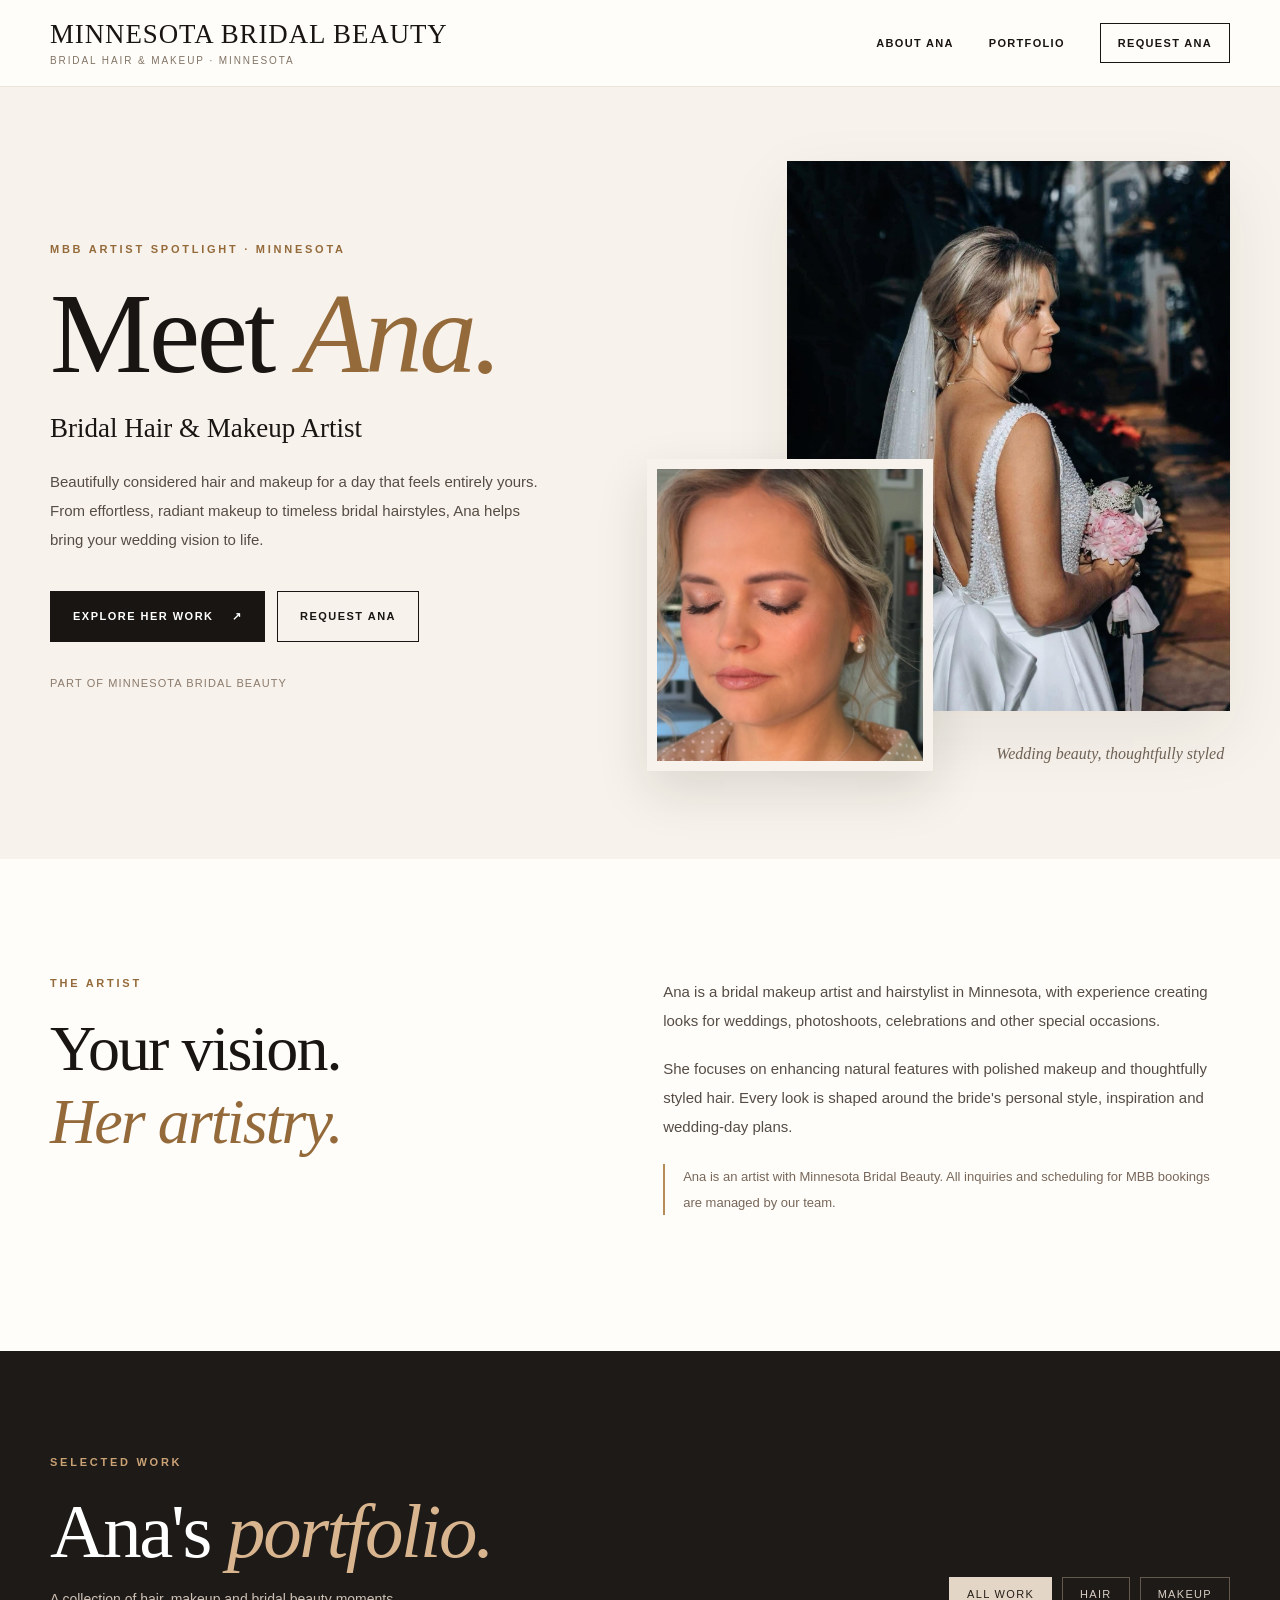
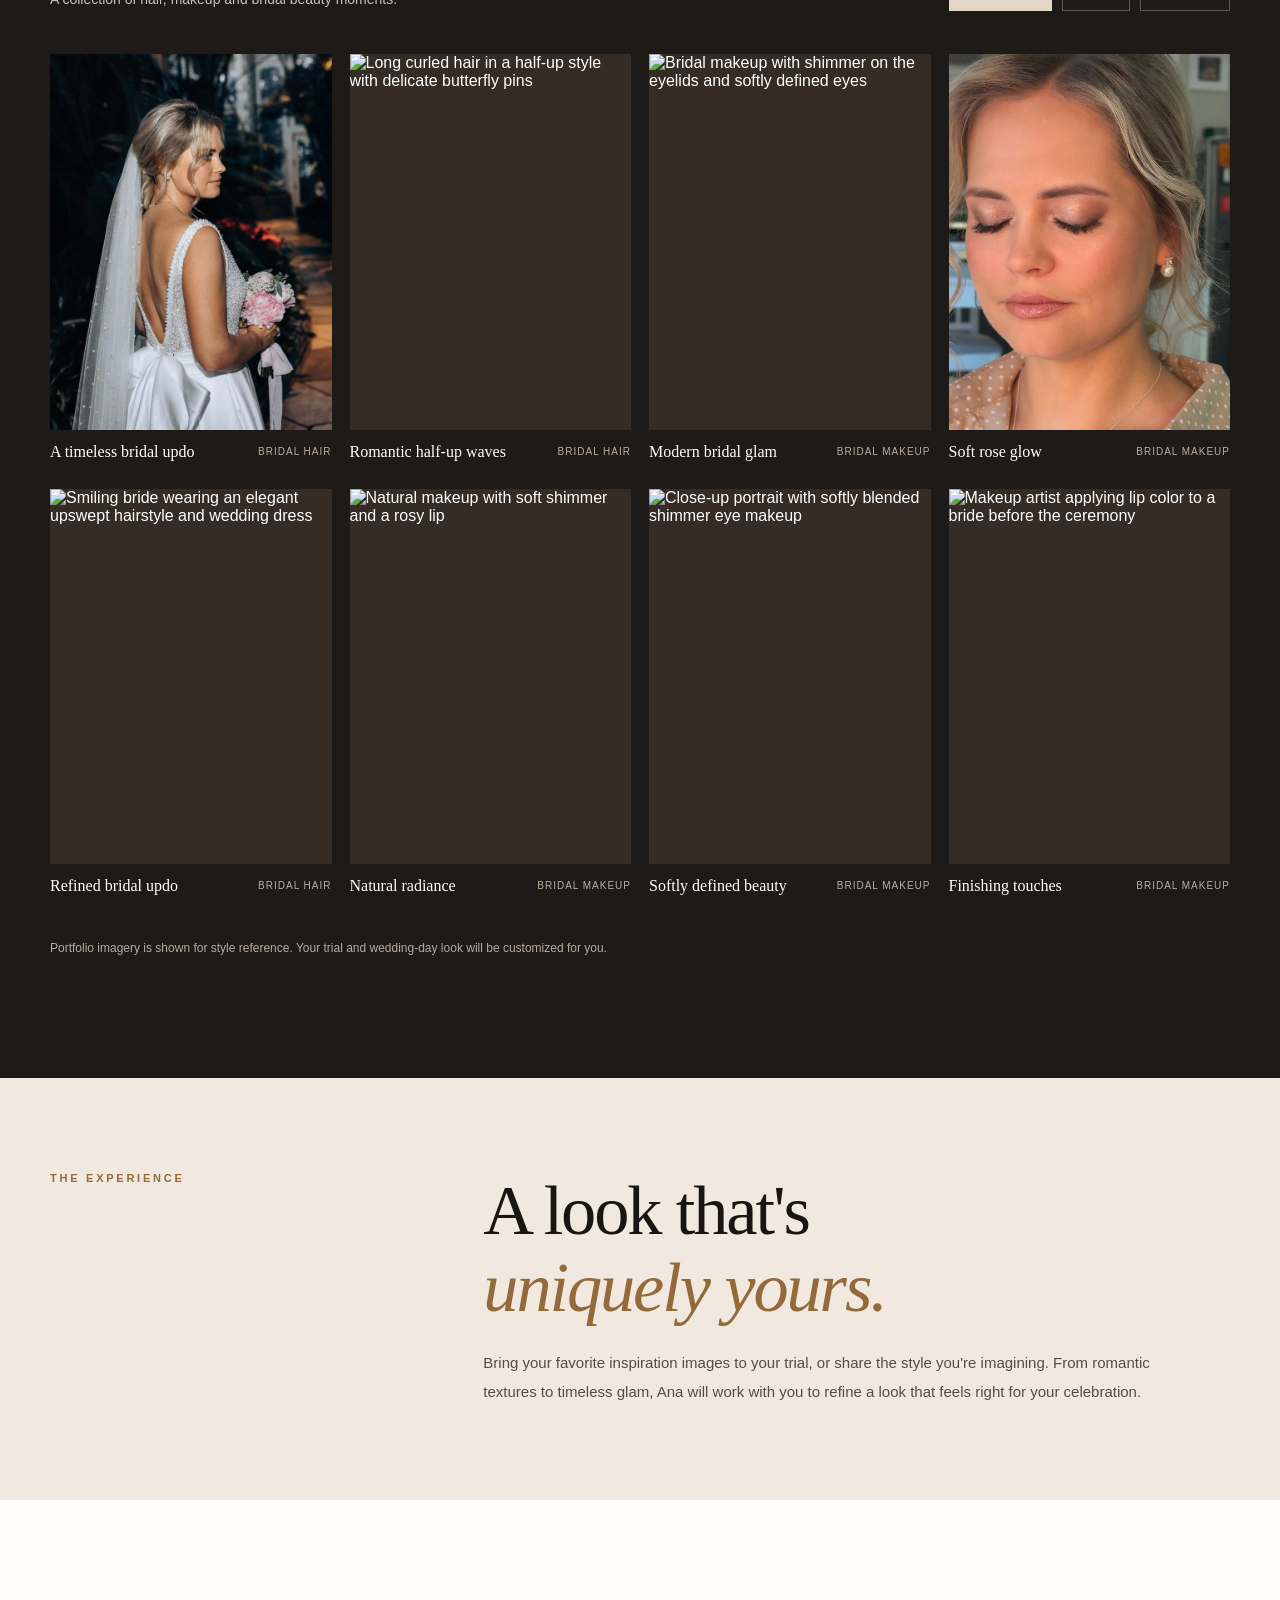
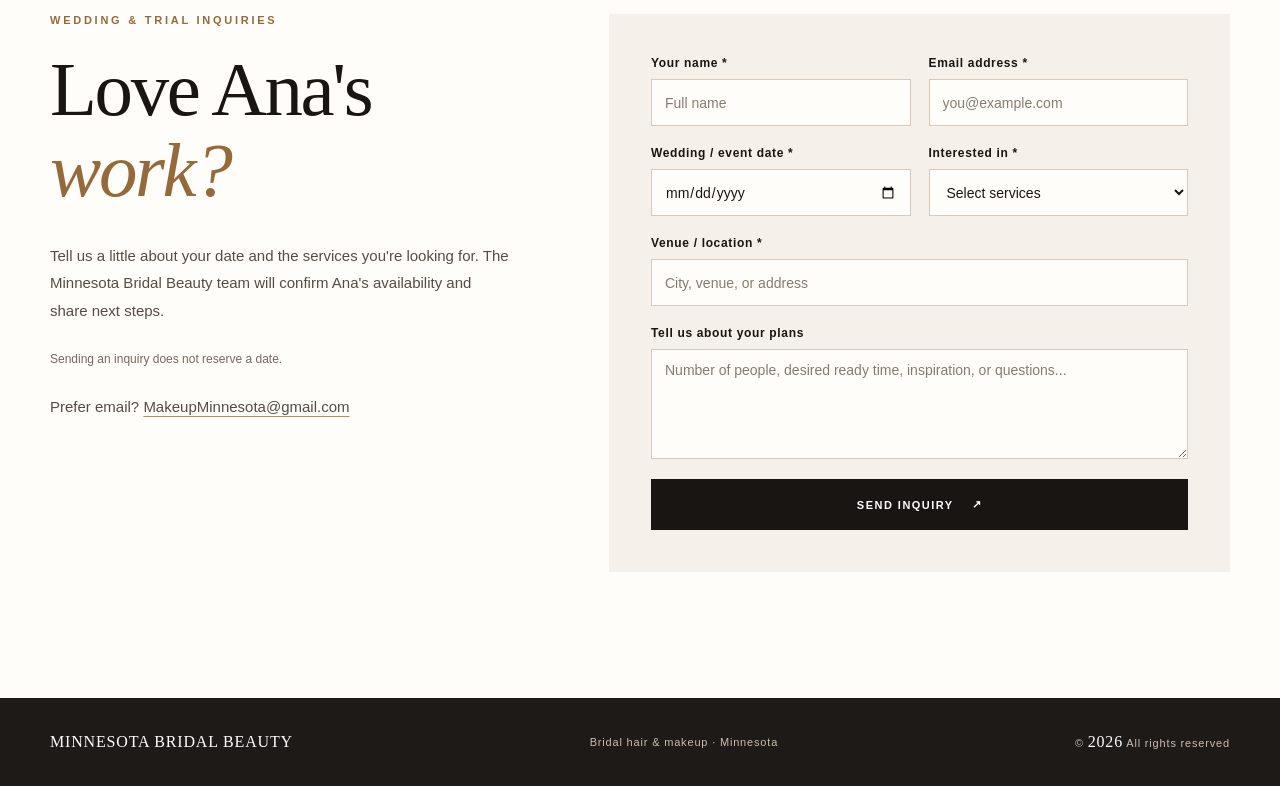
==== ana/index.html @ ba5661eb "Add Ana portfolio" ====
<!doctype html>
<html lang="en">
<head>
  <meta charset="utf-8">
  <meta name="viewport" content="width=device-width, initial-scale=1">
  <meta name="theme-color" content="#f7f2eb">
  <meta name="robots" content="noindex, nofollow, noarchive">
  <title>Ana | Bridal Hair &amp; Makeup Artist | Minnesota Bridal Beauty</title>
  <meta name="description" content="Explore selected bridal hair and makeup looks by Ana, a bridal beauty artist with Minnesota Bridal Beauty in Minnesota.">
  <link rel="canonical" href="https://mnbridal.com/ana/">
  <link rel="icon" href="../assets/icons/favicon.svg" type="image/svg+xml">
  <link rel="stylesheet" href="styles.css">
  <meta property="og:type" content="profile">
  <meta property="og:site_name" content="Minnesota Bridal Beauty">
  <meta property="og:title" content="Meet Ana | Minnesota Bridal Beauty">
  <meta property="og:description" content="Discover bridal hair and makeup by Ana, a Minnesota Bridal Beauty artist.">
  <meta property="og:url" content="https://mnbridal.com/ana/">
  <meta property="og:image" content="https://mnbridal.com/ana/images/bridal-updo.jpg">
  <meta name="twitter:card" content="summary_large_image">
</head>
<body>
  <a class="skip-link" href="#main">Skip to content</a>
  <!-- Intentional: no link to the main site, no team directory or artist count. -->
  <header class="site-header">
    <div class="container header-inner">
      <div class="brand" aria-label="Minnesota Bridal Beauty">
        <span class="brand-name">Minnesota Bridal Beauty</span>
        <span class="brand-caption">Bridal hair &amp; makeup · Minnesota</span>
      </div>
      <nav class="main-nav" aria-label="Page navigation">
        <a href="#about">About Ana</a>
        <a href="#portfolio">Portfolio</a>
        <a class="nav-cta" href="#inquire">Request Ana</a>
      </nav>
    </div>
  </header>
  <main id="main">
    <section class="hero" aria-labelledby="hero-title">
      <div class="container hero-grid">
        <div class="hero-text">
          <p class="eyebrow">MBB Artist Spotlight · Minnesota</p>
          <h1 id="hero-title">Meet <em>Ana.</em></h1>
          <p class="hero-role">Bridal Hair &amp; Makeup Artist</p>
          <p class="hero-description">Beautifully considered hair and makeup for a day that feels entirely yours. From effortless, radiant makeup to timeless bridal hairstyles, Ana helps bring your wedding vision to life.</p>
          <div class="hero-actions">
            <a class="button button-dark" href="#portfolio">Explore her work <span aria-hidden="true">↗</span></a>
            <a class="button button-line" href="#inquire">Request Ana</a>
          </div>
          <p class="hero-footnote">Part of Minnesota Bridal Beauty</p>
        </div>
        <div class="hero-images" aria-label="Selected bridal looks by Ana">
          <div class="hero-image-main">
            <img src="images/bridal-updo.jpg" alt="Bride in veil with elegant hairstyle" width="1000" height="1200" fetchpriority="high">
          </div>
          <div class="hero-image-small">
            <img src="images/soft-rose-glam.jpg" alt="Close-up of romantic bridal makeup" width="1000" height="1200">
          </div>
          <span class="hero-corner-label">Wedding beauty, thoughtfully styled</span>
        </div>
      </div>
    </section>

    <section id="about" class="about-section" aria-labelledby="about-title">
      <div class="container about-grid">
        <div>
          <p class="eyebrow">The Artist</p>
          <h2 id="about-title">Your vision.<br><em>Her artistry.</em></h2>
        </div>
        <div class="about-text">
          <p>Ana is a bridal makeup artist and hairstylist in Minnesota, with experience creating looks for weddings, photoshoots, celebrations and other special occasions.</p>
          <p>She focuses on enhancing natural features with polished makeup and thoughtfully styled hair. Every look is shaped around the bride's personal style, inspiration and wedding-day plans.</p>
          <p class="about-affiliation">Ana is an artist with Minnesota Bridal Beauty. All inquiries and scheduling for MBB bookings are managed by our team.</p>
        </div>
      </div>
    </section>

    <section id="portfolio" class="portfolio-section" aria-labelledby="portfolio-title">
      <div class="container">
        <div class="portfolio-header">
          <div>
            <p class="eyebrow">Selected Work</p>
            <h2 id="portfolio-title">Ana's <em>portfolio.</em></h2>
            <p class="portfolio-subtitle">A collection of hair, makeup and bridal beauty moments.</p>
          </div>
          <div class="filters" role="group" aria-label="Filter portfolio images">
            <button type="button" class="filter is-active" data-filter="all" aria-pressed="true">All work</button>
            <button type="button" class="filter" data-filter="hair" aria-pressed="false">Hair</button>
            <button type="button" class="filter" data-filter="makeup" aria-pressed="false">Makeup</button>
          </div>
        </div>
        <div class="gallery" id="gallery">
        <figure class="work-card" data-category="hair">
          <button class="work-open" type="button" aria-label="Enlarge A timeless bridal updo" data-full="images/bridal-updo.jpg">
            <img src="images/bridal-updo.jpg" alt="Bride in a white gown wearing a veil over a softly styled updo" loading="lazy" decoding="async" width="1000" height="1200">
            <span class="zoom-indicator" aria-hidden="true">View photo <span>↗</span></span>
          </button>
          <figcaption><span>A timeless bridal updo</span><small>Bridal hair</small></figcaption>
        </figure>
        <figure class="work-card" data-category="hair">
          <button class="work-open" type="button" aria-label="Enlarge Romantic half-up waves" data-full="https://makeupsalonanna.com/images/portfolio7.jpg">
            <img src="https://makeupsalonanna.com/images/portfolio7.jpg" alt="Long curled hair in a half-up style with delicate butterfly pins" loading="lazy" decoding="async" width="1000" height="1200">
            <span class="zoom-indicator" aria-hidden="true">View photo <span>↗</span></span>
          </button>
          <figcaption><span>Romantic half-up waves</span><small>Bridal hair</small></figcaption>
        </figure>
        <figure class="work-card" data-category="makeup">
          <button class="work-open" type="button" aria-label="Enlarge Modern bridal glam" data-full="https://makeupsalonanna.com/images/portfolio3.jpg">
            <img src="https://makeupsalonanna.com/images/portfolio3.jpg" alt="Bridal makeup with shimmer on the eyelids and softly defined eyes" loading="lazy" decoding="async" width="1000" height="1200">
            <span class="zoom-indicator" aria-hidden="true">View photo <span>↗</span></span>
          </button>
          <figcaption><span>Modern bridal glam</span><small>Bridal makeup</small></figcaption>
        </figure>
        <figure class="work-card" data-category="makeup">
          <button class="work-open" type="button" aria-label="Enlarge Soft rose glow" data-full="images/soft-rose-glam.jpg">
            <img src="images/soft-rose-glam.jpg" alt="Soft rose-toned bridal makeup with a luminous complexion" loading="lazy" decoding="async" width="1000" height="1200">
            <span class="zoom-indicator" aria-hidden="true">View photo <span>↗</span></span>
          </button>
          <figcaption><span>Soft rose glow</span><small>Bridal makeup</small></figcaption>
        </figure>
        <figure class="work-card" data-category="hair">
          <button class="work-open" type="button" aria-label="Enlarge Refined bridal updo" data-full="https://makeupsalonanna.com/images/portfolio8.jpg">
            <img src="https://makeupsalonanna.com/images/portfolio8.jpg" alt="Smiling bride wearing an elegant upswept hairstyle and wedding dress" loading="lazy" decoding="async" width="1000" height="1200">
            <span class="zoom-indicator" aria-hidden="true">View photo <span>↗</span></span>
          </button>
          <figcaption><span>Refined bridal updo</span><small>Bridal hair</small></figcaption>
        </figure>
        <figure class="work-card" data-category="makeup">
          <button class="work-open" type="button" aria-label="Enlarge Natural radiance" data-full="https://makeupsalonanna.com/images/portfolio6.jpg">
            <img src="https://makeupsalonanna.com/images/portfolio6.jpg" alt="Natural makeup with soft shimmer and a rosy lip" loading="lazy" decoding="async" width="1000" height="1200">
            <span class="zoom-indicator" aria-hidden="true">View photo <span>↗</span></span>
          </button>
          <figcaption><span>Natural radiance</span><small>Bridal makeup</small></figcaption>
        </figure>
        <figure class="work-card" data-category="makeup">
          <button class="work-open" type="button" aria-label="Enlarge Softly defined beauty" data-full="https://makeupsalonanna.com/images/portfolio9.jpg">
            <img src="https://makeupsalonanna.com/images/portfolio9.jpg" alt="Close-up portrait with softly blended shimmer eye makeup" loading="lazy" decoding="async" width="1000" height="1200">
            <span class="zoom-indicator" aria-hidden="true">View photo <span>↗</span></span>
          </button>
          <figcaption><span>Softly defined beauty</span><small>Bridal makeup</small></figcaption>
        </figure>
        <figure class="work-card" data-category="makeup">
          <button class="work-open" type="button" aria-label="Enlarge Finishing touches" data-full="https://makeupsalonanna.com/images/portfolio5.jpg">
            <img src="https://makeupsalonanna.com/images/portfolio5.jpg" alt="Makeup artist applying lip color to a bride before the ceremony" loading="lazy" decoding="async" width="1000" height="1200">
            <span class="zoom-indicator" aria-hidden="true">View photo <span>↗</span></span>
          </button>
          <figcaption><span>Finishing touches</span><small>Bridal makeup</small></figcaption>
        </figure>
        </div>
        <p class="gallery-disclaimer">Portfolio imagery is shown for style reference. Your trial and wedding-day look will be customized for you.</p>
      </div>
    </section>

    <section class="approach-section" aria-labelledby="approach-title">
      <div class="container approach-grid">
        <p class="eyebrow">The experience</p>
        <div>
          <h2 id="approach-title">A look that's<br><em>uniquely yours.</em></h2>
          <p>Bring your favorite inspiration images to your trial, or share the style you're imagining. From romantic textures to timeless glam, Ana will work with you to refine a look that feels right for your celebration.</p>
        </div>
      </div>
    </section>

    <section id="inquire" class="inquiry-section" aria-labelledby="inquiry-title">
      <div class="container inquiry-grid">
        <div class="inquiry-copy">
          <p class="eyebrow">Wedding &amp; Trial Inquiries</p>
          <h2 id="inquiry-title">Love Ana's <em>work?</em></h2>
          <p>Tell us a little about your date and the services you're looking for. The Minnesota Bridal Beauty team will confirm Ana's availability and share next steps.</p>
          <p class="availability-note">Sending an inquiry does not reserve a date.</p>
          <p class="inquiry-email">Prefer email? <a href="mailto:MakeupMinnesota@gmail.com?subject=Request%20Ana%20%E2%80%93%20Minnesota%20Bridal%20Beauty">MakeupMinnesota@gmail.com</a></p>
        </div>
        <div class="form-wrap">
          <form id="anaInquiry" action="https://formsubmit.co/ajax/MakeupMinnesota@gmail.com" method="POST">
            <input type="text" name="_honey" tabindex="-1" autocomplete="off" class="honey" aria-hidden="true">
            <input type="hidden" name="_captcha" value="false">
            <input type="hidden" name="_template" value="table">
            <input type="hidden" name="_subject" value="New Inquiry for Ana - Minnesota Bridal Beauty">
            <input type="hidden" name="artist_requested" value="Ana Lev">
            <input type="hidden" name="inquiry_source" value="https://mnbridal.com/ana/">

            <div class="field-row">
              <div class="field"><label for="clientName">Your name <span aria-hidden="true">*</span></label><input id="clientName" name="name" type="text" placeholder="Full name" autocomplete="name" required></div>
              <div class="field"><label for="clientEmail">Email address <span aria-hidden="true">*</span></label><input id="clientEmail" name="email" type="email" placeholder="you@example.com" autocomplete="email" required></div>
            </div>
            <div class="field-row">
              <div class="field"><label for="eventDate">Wedding / event date <span aria-hidden="true">*</span></label><input id="eventDate" name="event_date" type="date" required></div>
              <div class="field"><label for="service">Interested in <span aria-hidden="true">*</span></label><select id="service" name="service" required><option value="" selected disabled>Select services</option><option>Hair &amp; makeup</option><option>Hair only</option><option>Makeup only</option><option>Trial appointment</option><option>Other event</option></select></div>
            </div>
            <div class="field"><label for="eventLocation">Venue / location <span aria-hidden="true">*</span></label><input id="eventLocation" name="event_location" type="text" placeholder="City, venue, or address" required></div>
            <div class="field"><label for="details">Tell us about your plans</label><textarea id="details" name="message" rows="4" placeholder="Number of people, desired ready time, inspiration, or questions..."></textarea></div>
            <button id="sendInquiry" class="button button-dark submit-button" type="submit">Send inquiry <span aria-hidden="true">↗</span></button>
            <p id="formStatus" class="form-status" role="status" aria-live="polite" hidden></p>
          </form>
        </div>
      </div>
    </section>
  </main>
  <footer class="site-footer">
    <div class="container footer-inner">
      <span>Minnesota Bridal Beauty</span>
      <span>Bridal hair &amp; makeup · Minnesota</span>
      <span>© <span id="year">2026</span> All rights reserved</span>
    </div>
  </footer>

  <div id="lightbox" class="lightbox" role="dialog" aria-modal="true" aria-label="Portfolio photo" aria-hidden="true" hidden>
    <button class="lightbox-close" type="button" aria-label="Close photo viewer">×</button>
    <button class="lightbox-prev" type="button" aria-label="Previous image">‹</button>
    <figure><img id="lightboxImage" src="" alt=""><figcaption id="lightboxCaption"></figcaption></figure>
    <button class="lightbox-next" type="button" aria-label="Next image">›</button>
  </div>
  <script src="script.js" defer></script>
</body>
</html>
---- ana/styles.css ----
/* Ana profile · Minnesota Bridal Beauty — standalone page */
:root { --ivory:#f7f2eb; --cream:#fffdf9; --paper:#f1e9df; --ink:#181512; --text:#554c45; --taupe:#827466; --gold:#b78b57; --line:#ded4c8; }
*{box-sizing:border-box}
html{scroll-behavior:smooth;scroll-padding-top:95px}
body{margin:0;min-width:320px;background:var(--cream);color:var(--ink);font-family:Arial,Helvetica,sans-serif;-webkit-font-smoothing:antialiased}
body.modal-open{overflow:hidden}
img{display:block;max-width:100%}
a{color:inherit;text-decoration:none}
button,input,select,textarea{font:inherit}
button{cursor:pointer}
button:focus-visible,a:focus-visible,input:focus-visible,select:focus-visible,textarea:focus-visible{outline:3px solid var(--gold);outline-offset:4px}
h1,h2,h3,p,figure{margin:0}
h1,h2{font-family:Georgia,"Times New Roman",serif;font-weight:400;letter-spacing:-.03em}
h1 em,h2 em{font-weight:400}
.container{width:min(calc(100% - 72px),1180px);margin-inline:auto}
.skip-link{position:absolute;top:-100px;left:12px;background:white;padding:12px;z-index:100}.skip-link:focus{top:12px}
.eyebrow{font-size:11px;letter-spacing:.25em;text-transform:uppercase;font-weight:700;color:#946a3b;margin-bottom:24px}
.site-header{z-index:10;position:sticky;top:0;background:rgba(255,253,249,.95);border-bottom:1px solid #ded4c89e;backdrop-filter:blur(16px)}
.header-inner{min-height:86px;display:flex;align-items:center;justify-content:space-between;gap:24px}
.brand{display:grid;gap:6px;flex-shrink:0}
.brand-name{font-family:Georgia,"Times New Roman",serif;font-size:clamp(18px,2.1vw,27px);text-transform:uppercase;letter-spacing:.035em;line-height:1.1}
.brand-caption{font-size:10px;letter-spacing:.19em;text-transform:uppercase;color:var(--taupe)}
.main-nav{display:flex;align-items:center;gap:35px}
.main-nav>a{font-size:11px;text-transform:uppercase;letter-spacing:.12em;font-weight:700;white-space:nowrap}
.main-nav>a:not(.nav-cta):hover{color:#946a3b}
.nav-cta{border:1px solid var(--ink);padding:13px 17px;transition:background .2s,color .2s}
.nav-cta:hover{background:var(--ink);color:white}
.hero{background:var(--ivory);padding:74px 0 88px;overflow:hidden}
.hero-grid{display:grid;grid-template-columns:.95fr 1.05fr;gap:70px;align-items:center;min-height:600px}
.hero-text{padding:30px 0}
.hero h1{font-size:clamp(76px,9vw,148px);line-height:.94;margin:0 0 25px}
.hero h1 em{color:#946a3b}
.hero-role{font-family:Georgia,"Times New Roman",serif;font-size:clamp(20px,2.2vw,27px);margin-bottom:23px}
.hero-description{color:var(--text);line-height:1.95;font-size:15px;max-width:505px}
.hero-actions{display:flex;gap:12px;flex-wrap:wrap;margin-top:36px}
.button{display:inline-flex;align-items:center;justify-content:center;gap:18px;min-height:51px;padding:14px 22px;font-size:11px;font-weight:700;text-transform:uppercase;letter-spacing:.135em;border:1px solid var(--ink);transition:background .2s,color .2s}
.button-dark{background:var(--ink);color:white}
.button-dark:hover{background:#946a3b;border-color:#946a3b}
.button-line{background:transparent;color:var(--ink)}
.button-line:hover{background:var(--ink);color:white}
.hero-footnote{margin-top:35px;color:#8b7b6d;font-size:11px;letter-spacing:.1em;text-transform:uppercase}
.hero-images{height:610px;position:relative}
.hero-image-main{height:550px;width:76%;position:absolute;top:0;right:0;overflow:hidden;box-shadow:0 25px 65px #27201a14}
.hero-image-main img,.hero-image-small img{width:100%;height:100%;object-fit:cover}
.hero-image-main img{object-position:center 30%}
.hero-image-small{width:49%;height:312px;position:absolute;left:0;bottom:0;border:10px solid var(--ivory);overflow:hidden;box-shadow:0 20px 50px #1a15121f}
.hero-image-small img{object-position: center 32%}
.hero-corner-label{position:absolute;right:1%;bottom:8px;font-family:Georgia,"Times New Roman",serif;font-size:16px;font-style:italic;color:#6f6255}
.about-section{padding:118px 0;background:var(--cream)}
.about-grid{display:grid;grid-template-columns:.96fr 1.04fr;gap:90px;align-items:start}
.about-grid h2{font-size:clamp(47px,5vw,72px);line-height:1.14}
.about-grid h2 em{color:#946a3b}
.about-text p{font-size:15px;color:var(--text);line-height:1.95;margin-bottom:18px}
.about-text .about-affiliation{font-size:13px;color:#78675a;border-left:2px solid var(--gold);padding-left:18px;margin-top:23px}
.portfolio-section{padding:105px 0 118px;background:#1e1a17;color:white}
.portfolio-header{display:flex;justify-content:space-between;align-items:end;gap:30px;margin-bottom:43px}
.portfolio-header h2{font-size:clamp(52px,6vw,78px);line-height:1.05}
.portfolio-header h2 em{color:#d8b58f}
.portfolio-header .eyebrow{color:#caa275}
.portfolio-subtitle{color:#ccc0b5;font-size:14px;line-height:1.7;margin-top:15px}
.filters{display:flex;gap:10px;flex-wrap:wrap}
.filter{background:transparent;color:#d8cec4;border:1px solid #64574b;padding:10px 17px;white-space:nowrap;font-size:11px;letter-spacing:.12em;text-transform:uppercase;transition:background .2s,color .2s}
.filter.is-active,.filter:hover{background:#e4d6c6;color:#241d17;border-color:#e4d6c6}
.gallery{display:grid;grid-template-columns:repeat(4,minmax(0,1fr));gap:28px 18px}
.work-card{min-width:0}
.work-card[hidden]{display:none}
.work-open{border:0;background:#342c25;color:inherit;display:block;position:relative;padding:0;overflow:hidden;width:100%;text-align:left;aspect-ratio:3/4}
.work-open img{height:100%;width:100%;object-fit:cover;transition:transform .5s;object-position:center 28%}
.work-open:hover img,.work-open:focus-visible img{transform:scale(1.05)}
.zoom-indicator{position:absolute;left:12px;right:12px;bottom:12px;display:flex;align-items:center;justify-content:space-between;gap:8px;opacity:0;transform:translateY(5px);transition:opacity .2s,transform .2s;background:#fffdf9e9;color:var(--ink);padding:11px 13px;font-size:11px;text-transform:uppercase;letter-spacing:.1em}
.work-open:hover .zoom-indicator,.work-open:focus-visible .zoom-indicator{opacity:1;transform:none}
.work-card figcaption{display:flex;align-items:start;justify-content:space-between;gap:14px;padding-top:13px;font-family:Georgia,"Times New Roman",serif;font-size:16px}
.work-card figcaption small{font-family:Arial,Helvetica,sans-serif;font-size:10px;white-space:nowrap;text-transform:uppercase;letter-spacing:.1em;color:#bcae9f;padding-top:3px}
.gallery-disclaimer{margin-top:43px;font-size:12px;color:#b9aa9d;line-height:1.8}
.approach-section{background:var(--paper);padding:94px 0}
.approach-grid{display:grid;grid-template-columns:.5fr 1fr;gap:60px}
.approach-grid h2{font-size:clamp(45px,5.5vw,72px);line-height:1.1;margin-bottom:23px}
.approach-grid h2 em{color:#946a3b}
.approach-grid p:not(.eyebrow){font-size:15px;color:var(--text);line-height:1.9;max-width:680px}
.inquiry-section{padding:114px 0 126px;background:var(--cream)}
.inquiry-grid{display:grid;grid-template-columns:.85fr 1.15fr;gap:100px}
.inquiry-copy h2{font-size:clamp(52px,6vw,80px);line-height:1.05;margin-bottom:30px}
.inquiry-copy h2 em{color:#946a3b}
.inquiry-copy>p:not(.eyebrow){color:var(--text);font-size:15px;line-height:1.85;margin-bottom:23px}
.inquiry-copy .availability-note{font-size:12px!important;color:#75695e!important}
.inquiry-email a{text-decoration:underline;text-decoration-color:var(--gold);text-underline-offset:4px;overflow-wrap:anywhere}
.form-wrap{background:#f5f0e9;padding:42px}
.field-row{display:grid;grid-template-columns:1fr 1fr;gap:18px}
.field{margin-bottom:20px}
.field label{display:block;margin-bottom:9px;font-size:12px;font-weight:700;letter-spacing:.055em}
.field input,.field select,.field textarea{display:block;width:100%;min-height:47px;padding:12px 13px;background:var(--cream);color:var(--ink);border:1px solid #d7cabc;border-radius:0;font-size:14px}
.field input::placeholder,.field textarea::placeholder{color:#847c72}
.field textarea{resize:vertical;min-height:110px}
.submit-button{width:100%}
.submit-button:disabled{opacity:.6;cursor:wait}
.form-status{margin-top:17px;padding:13px;background:#e7eee5;color:#334638;font-size:13px;line-height:1.6}
.form-status.is-error{background:#f4e2db;color:#743722}
.honey{position:absolute;left:-9999px;opacity:0;pointer-events:none}
.site-footer{background:#1e1a17;color:#cbbeb2;padding:35px 0}
.footer-inner{display:flex;justify-content:space-between;align-items:center;gap:20px;font-size:11px;letter-spacing:.075em}
.footer-inner span:first-child{text-transform:uppercase;color:white;font-family:Georgia,"Times New Roman",serif;font-size:16px}
.lightbox[hidden]{display:none}
.lightbox{position:fixed;z-index:1000;inset:0;background:rgba(15,12,10,.95);display:flex;align-items:center;justify-content:center;padding:60px 80px 45px;color:white}
.lightbox figure{max-width:100%;display:flex;align-items:center;flex-direction:column;gap:13px}
.lightbox img{max-width:min(100%,1100px);max-height:calc(100dvh - 140px);width:auto;height:auto;object-fit:contain}
.lightbox figcaption{font-family:Georgia,"Times New Roman",serif;font-size:16px;color:#e3d8ce}
.lightbox button{position:absolute;border:0;color:white;background:#5e5348aa;display:flex;align-items:center;justify-content:center;border-radius:50%;width:43px;height:43px;font-size:30px;line-height:1}
.lightbox button:hover{background:#a08060}
.lightbox-close{top:20px;right:25px}
.lightbox-prev{left:16px;top:50%;transform:translateY(-50%)}
.lightbox-next{right:16px;top:50%;transform:translateY(-50%)}
@media(max-width:1100px){.hero-grid{gap:35px}.gallery{grid-template-columns:repeat(3,minmax(0,1fr))}.inquiry-grid{gap:50px}}
@media(max-width:760px){.container{width:min(calc(100% - 38px),560px)}.header-inner{min-height:79px}.brand-name{font-size:19px}.brand-caption{font-size:9px}.main-nav{gap:10px}.main-nav>a:not(.nav-cta){display:none}.nav-cta{font-size:10px!important;padding:11px}.hero{padding:35px 0 75px}.hero-grid{grid-template-columns:1fr;gap:25px;min-height:unset}.hero-text{padding:30px 0 0}.hero h1{font-size:clamp(76px,16vw,110px)}.hero-images{height:445px}.hero-image-main{height:395px;width:79%}.hero-image-small{height:230px;width:49%;border-width:6px}.hero-corner-label{font-size:13px;right:0;bottom:5px}.about-section,.inquiry-section{padding:78px 0}.about-grid,.inquiry-grid{grid-template-columns:1fr;gap:32px}.about-grid h2{font-size:54px}.portfolio-section{padding:74px 0}.portfolio-header{display:block}.filters{margin-top:25px}.gallery{grid-template-columns:repeat(2,minmax(0,1fr));gap:24px 12px}.work-card figcaption{display:block;font-size:15px}.work-card figcaption small{display:block;margin-top:5px}.approach-section{padding:75px 0}.approach-grid{display:block}.approach-grid>.eyebrow{margin-bottom:28px}.form-wrap{padding:25px}.footer-inner{flex-direction:column;align-items:flex-start;gap:9px}.lightbox{padding:58px 49px 48px}}
@media(max-width:450px){.brand-name{font-size:16px}.brand-caption{font-size:8px}.container{width:calc(100% - 32px)}.hero h1{font-size:78px}.hero-description{font-size:14px}.hero-images{height:370px}.hero-image-main{height:325px}.hero-image-small{height:203px}.hero-corner-label{font-size:11px}.gallery{gap:20px 11px}.work-card figcaption{font-size:13px}.filter{padding:10px 13px}.field-row{grid-template-columns:1fr;gap:0}.lightbox{padding:55px 34px 45px}.lightbox button{width:35px;height:35px}.lightbox-prev{left:4px}.lightbox-next{right:4px}.lightbox-close{right:8px}}
@media(prefers-reduced-motion:reduce){*,*::before,*::after{scroll-behavior:auto!important;transition:none!important}}
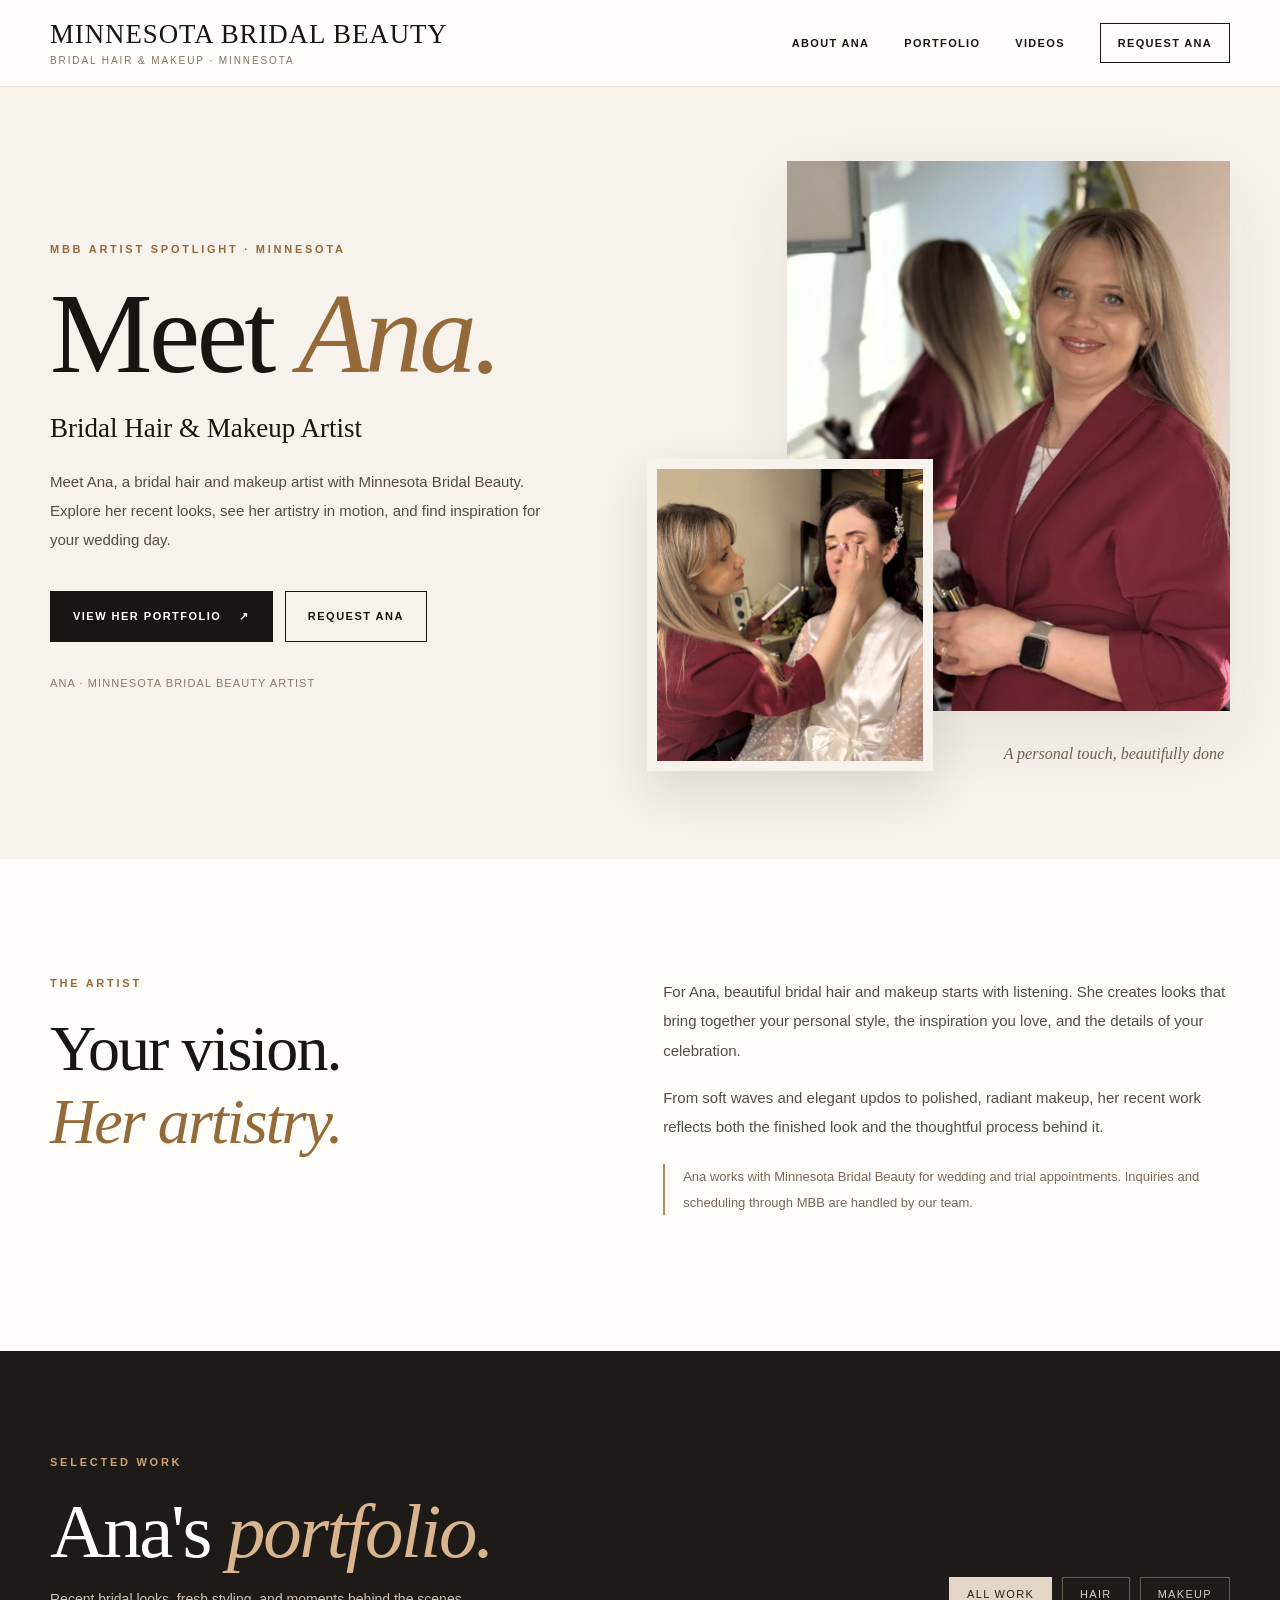
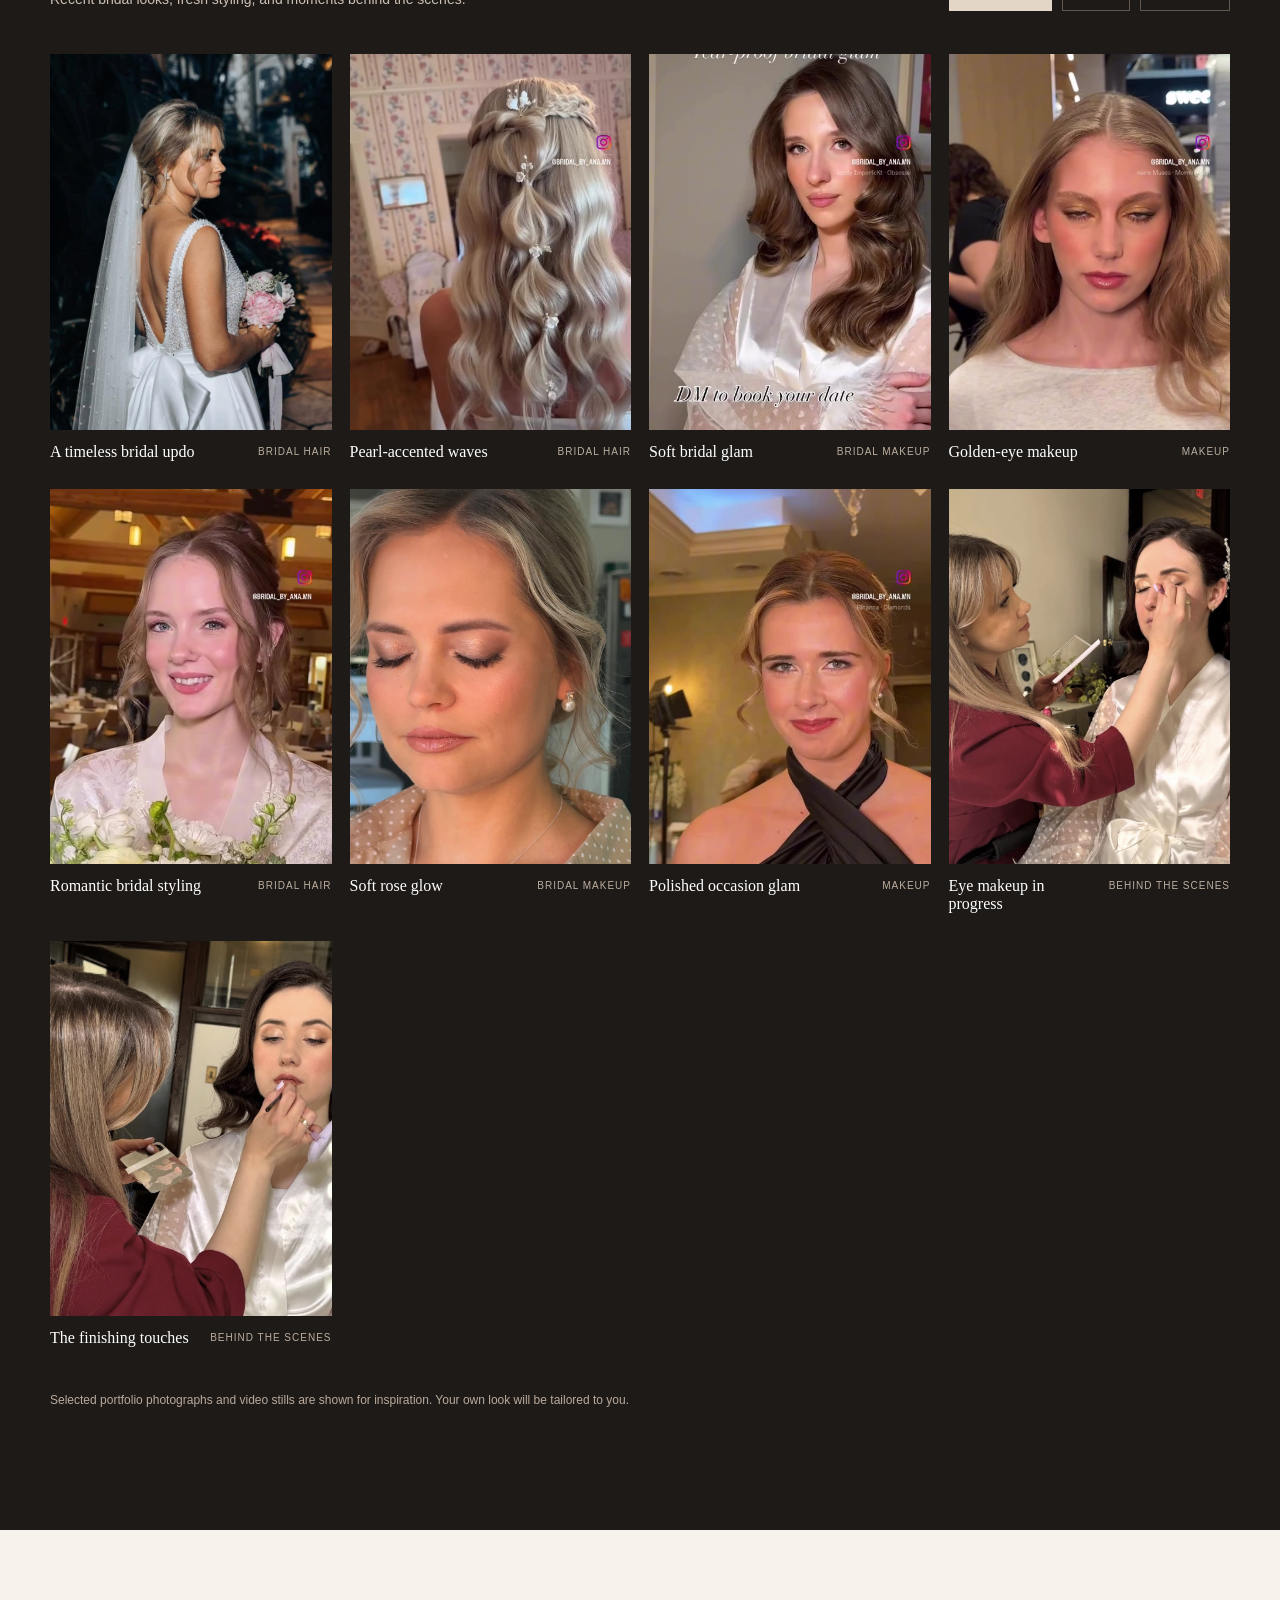
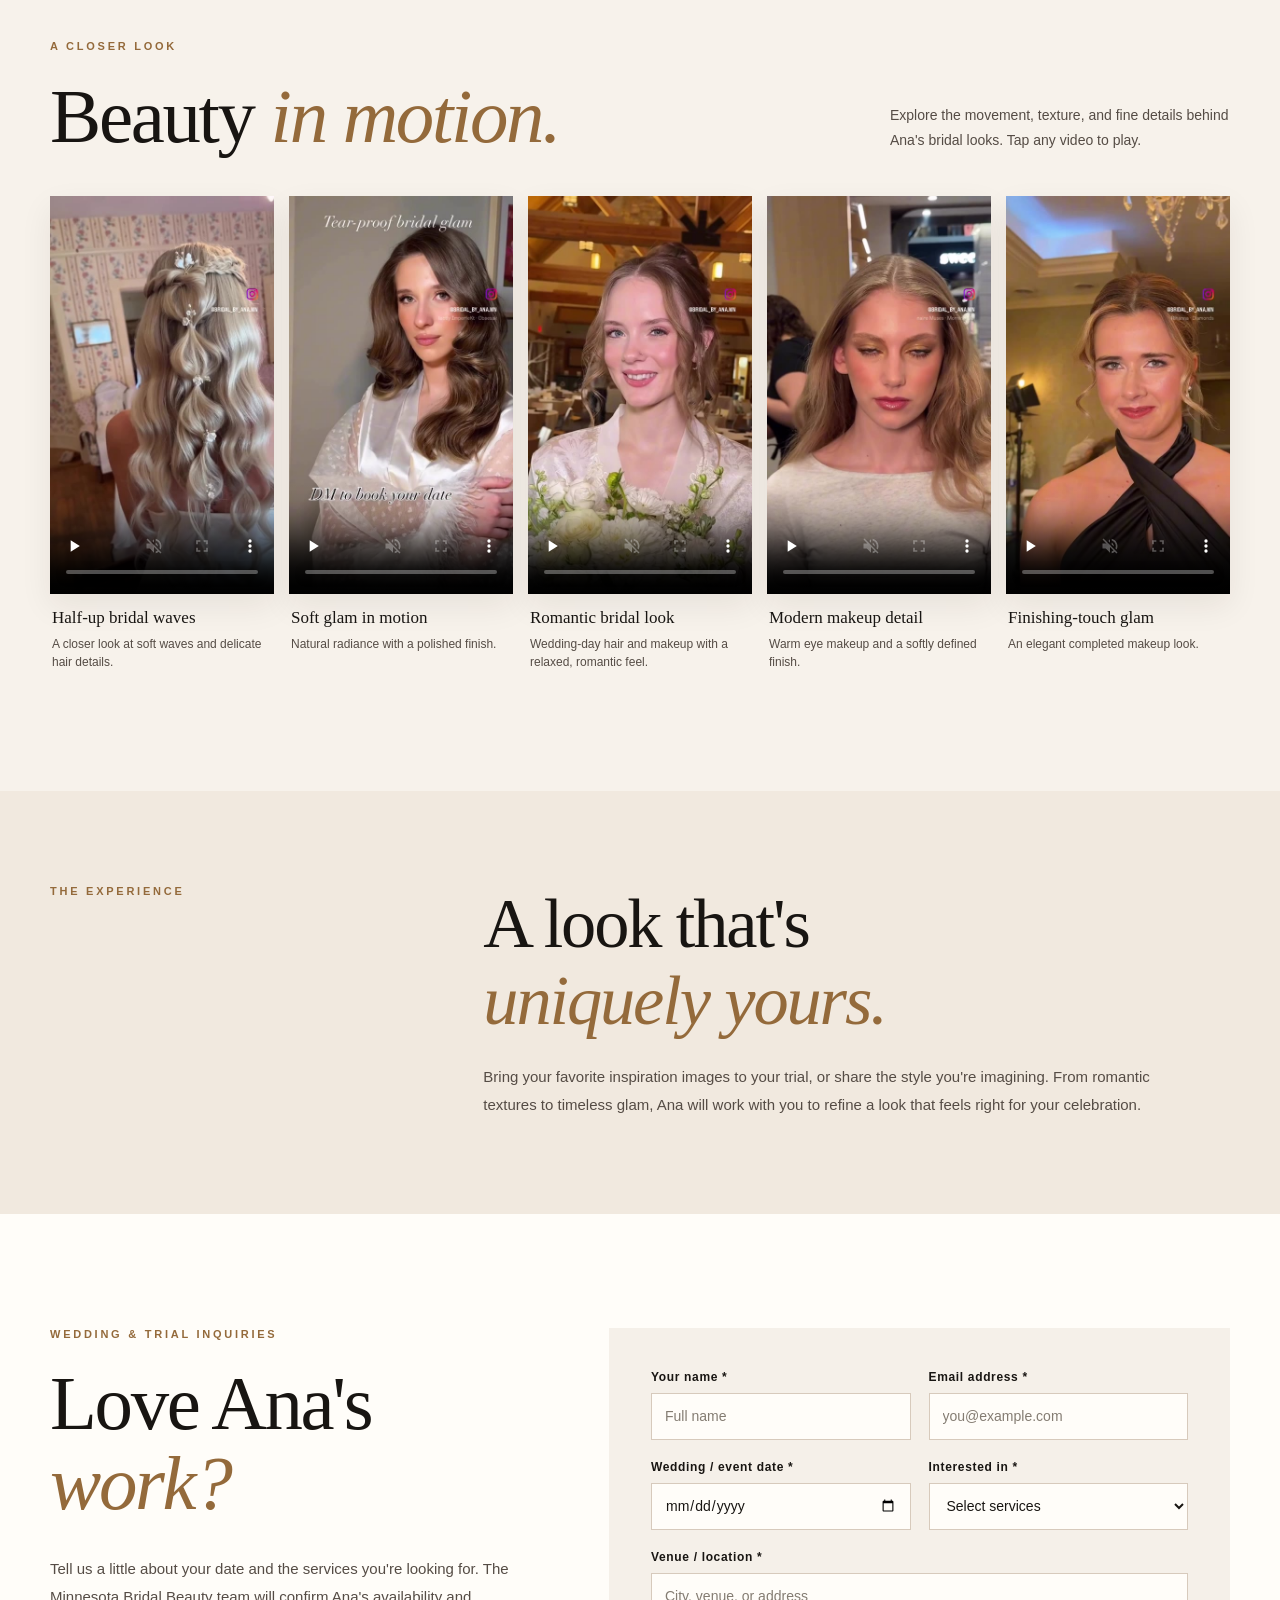
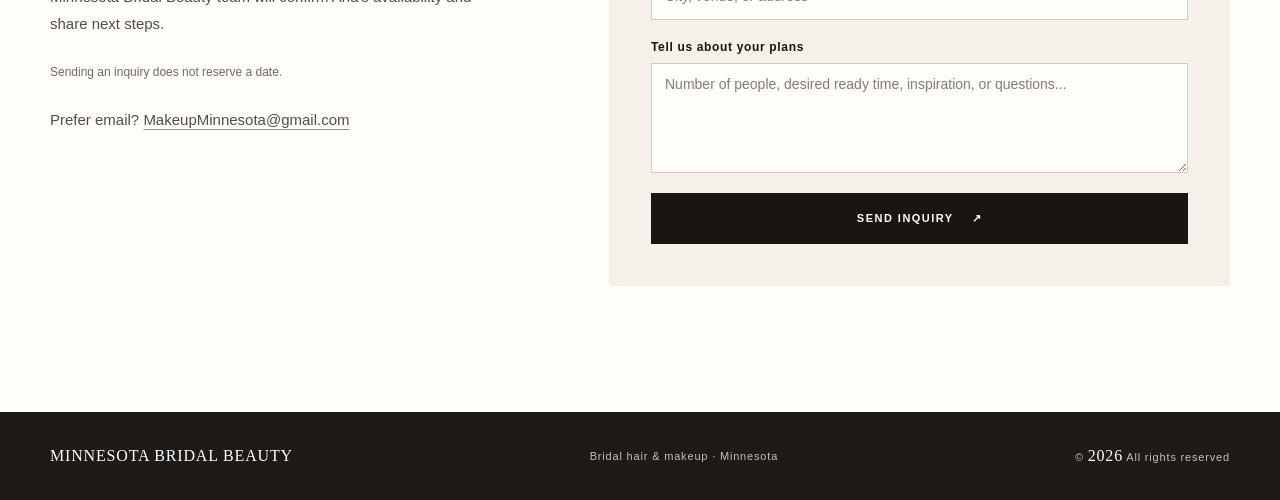
==== commit 97586aaf: "Update Ana portfolio with photos and reels" ====
--- a/ana/index.html
+++ b/ana/index.html
@@ -1,214 +1,260 @@
 <!doctype html>
 <html lang="en">
 <head>
-  <meta charset="utf-8">
-  <meta name="viewport" content="width=device-width, initial-scale=1">
-  <meta name="theme-color" content="#f7f2eb">
-  <meta name="robots" content="noindex, nofollow, noarchive">
-  <title>Ana | Bridal Hair &amp; Makeup Artist | Minnesota Bridal Beauty</title>
-  <meta name="description" content="Explore selected bridal hair and makeup looks by Ana, a bridal beauty artist with Minnesota Bridal Beauty in Minnesota.">
-  <link rel="canonical" href="https://mnbridal.com/ana/">
-  <link rel="icon" href="../assets/icons/favicon.svg" type="image/svg+xml">
-  <link rel="stylesheet" href="styles.css">
-  <meta property="og:type" content="profile">
-  <meta property="og:site_name" content="Minnesota Bridal Beauty">
-  <meta property="og:title" content="Meet Ana | Minnesota Bridal Beauty">
-  <meta property="og:description" content="Discover bridal hair and makeup by Ana, a Minnesota Bridal Beauty artist.">
-  <meta property="og:url" content="https://mnbridal.com/ana/">
-  <meta property="og:image" content="https://mnbridal.com/ana/images/bridal-updo.jpg">
-  <meta name="twitter:card" content="summary_large_image">
+<meta charset="utf-8"/>
+<meta content="width=device-width, initial-scale=1" name="viewport"/>
+<meta content="#f7f2eb" name="theme-color"/>
+<meta content="noindex, nofollow, noarchive" name="robots"/>
+<title>Ana | Bridal Hair &amp; Makeup Artist | Minnesota Bridal Beauty</title>
+<meta content="Meet Ana, bridal hair and makeup artist with Minnesota Bridal Beauty. Explore her recent bridal looks, on-location work, and short videos." name="description"/>
+<link href="https://mnbridal.com/ana/" rel="canonical"/>
+<link href="../assets/icons/favicon.svg" rel="icon" type="image/svg+xml"/>
+<link href="styles.css" rel="stylesheet"/>
+<meta content="profile" property="og:type"/>
+<meta content="Minnesota Bridal Beauty" property="og:site_name"/>
+<meta content="Meet Ana | Minnesota Bridal Beauty" property="og:title"/>
+<meta content="Meet Ana and discover her recent bridal hair and makeup work, including styling videos and behind-the-scenes moments." property="og:description"/>
+<meta content="https://mnbridal.com/ana/" property="og:url"/>
+<meta content="https://mnbridal.com/ana/images/ana-portrait.jpg" property="og:image"/>
+<meta content="summary_large_image" name="twitter:card"/>
 </head>
 <body>
-  <a class="skip-link" href="#main">Skip to content</a>
-  <!-- Intentional: no link to the main site, no team directory or artist count. -->
-  <header class="site-header">
-    <div class="container header-inner">
-      <div class="brand" aria-label="Minnesota Bridal Beauty">
-        <span class="brand-name">Minnesota Bridal Beauty</span>
-        <span class="brand-caption">Bridal hair &amp; makeup · Minnesota</span>
-      </div>
-      <nav class="main-nav" aria-label="Page navigation">
-        <a href="#about">About Ana</a>
-        <a href="#portfolio">Portfolio</a>
-        <a class="nav-cta" href="#inquire">Request Ana</a>
-      </nav>
-    </div>
-  </header>
-  <main id="main">
-    <section class="hero" aria-labelledby="hero-title">
-      <div class="container hero-grid">
-        <div class="hero-text">
-          <p class="eyebrow">MBB Artist Spotlight · Minnesota</p>
-          <h1 id="hero-title">Meet <em>Ana.</em></h1>
-          <p class="hero-role">Bridal Hair &amp; Makeup Artist</p>
-          <p class="hero-description">Beautifully considered hair and makeup for a day that feels entirely yours. From effortless, radiant makeup to timeless bridal hairstyles, Ana helps bring your wedding vision to life.</p>
-          <div class="hero-actions">
-            <a class="button button-dark" href="#portfolio">Explore her work <span aria-hidden="true">↗</span></a>
-            <a class="button button-line" href="#inquire">Request Ana</a>
-          </div>
-          <p class="hero-footnote">Part of Minnesota Bridal Beauty</p>
-        </div>
-        <div class="hero-images" aria-label="Selected bridal looks by Ana">
-          <div class="hero-image-main">
-            <img src="images/bridal-updo.jpg" alt="Bride in veil with elegant hairstyle" width="1000" height="1200" fetchpriority="high">
-          </div>
-          <div class="hero-image-small">
-            <img src="images/soft-rose-glam.jpg" alt="Close-up of romantic bridal makeup" width="1000" height="1200">
-          </div>
-          <span class="hero-corner-label">Wedding beauty, thoughtfully styled</span>
-        </div>
-      </div>
-    </section>
-
-    <section id="about" class="about-section" aria-labelledby="about-title">
-      <div class="container about-grid">
-        <div>
-          <p class="eyebrow">The Artist</p>
-          <h2 id="about-title">Your vision.<br><em>Her artistry.</em></h2>
-        </div>
-        <div class="about-text">
-          <p>Ana is a bridal makeup artist and hairstylist in Minnesota, with experience creating looks for weddings, photoshoots, celebrations and other special occasions.</p>
-          <p>She focuses on enhancing natural features with polished makeup and thoughtfully styled hair. Every look is shaped around the bride's personal style, inspiration and wedding-day plans.</p>
-          <p class="about-affiliation">Ana is an artist with Minnesota Bridal Beauty. All inquiries and scheduling for MBB bookings are managed by our team.</p>
-        </div>
-      </div>
-    </section>
-
-    <section id="portfolio" class="portfolio-section" aria-labelledby="portfolio-title">
-      <div class="container">
-        <div class="portfolio-header">
-          <div>
-            <p class="eyebrow">Selected Work</p>
-            <h2 id="portfolio-title">Ana's <em>portfolio.</em></h2>
-            <p class="portfolio-subtitle">A collection of hair, makeup and bridal beauty moments.</p>
-          </div>
-          <div class="filters" role="group" aria-label="Filter portfolio images">
-            <button type="button" class="filter is-active" data-filter="all" aria-pressed="true">All work</button>
-            <button type="button" class="filter" data-filter="hair" aria-pressed="false">Hair</button>
-            <button type="button" class="filter" data-filter="makeup" aria-pressed="false">Makeup</button>
-          </div>
-        </div>
-        <div class="gallery" id="gallery">
-        <figure class="work-card" data-category="hair">
-          <button class="work-open" type="button" aria-label="Enlarge A timeless bridal updo" data-full="images/bridal-updo.jpg">
-            <img src="images/bridal-updo.jpg" alt="Bride in a white gown wearing a veil over a softly styled updo" loading="lazy" decoding="async" width="1000" height="1200">
-            <span class="zoom-indicator" aria-hidden="true">View photo <span>↗</span></span>
-          </button>
-          <figcaption><span>A timeless bridal updo</span><small>Bridal hair</small></figcaption>
-        </figure>
-        <figure class="work-card" data-category="hair">
-          <button class="work-open" type="button" aria-label="Enlarge Romantic half-up waves" data-full="https://makeupsalonanna.com/images/portfolio7.jpg">
-            <img src="https://makeupsalonanna.com/images/portfolio7.jpg" alt="Long curled hair in a half-up style with delicate butterfly pins" loading="lazy" decoding="async" width="1000" height="1200">
-            <span class="zoom-indicator" aria-hidden="true">View photo <span>↗</span></span>
-          </button>
-          <figcaption><span>Romantic half-up waves</span><small>Bridal hair</small></figcaption>
-        </figure>
-        <figure class="work-card" data-category="makeup">
-          <button class="work-open" type="button" aria-label="Enlarge Modern bridal glam" data-full="https://makeupsalonanna.com/images/portfolio3.jpg">
-            <img src="https://makeupsalonanna.com/images/portfolio3.jpg" alt="Bridal makeup with shimmer on the eyelids and softly defined eyes" loading="lazy" decoding="async" width="1000" height="1200">
-            <span class="zoom-indicator" aria-hidden="true">View photo <span>↗</span></span>
-          </button>
-          <figcaption><span>Modern bridal glam</span><small>Bridal makeup</small></figcaption>
-        </figure>
-        <figure class="work-card" data-category="makeup">
-          <button class="work-open" type="button" aria-label="Enlarge Soft rose glow" data-full="images/soft-rose-glam.jpg">
-            <img src="images/soft-rose-glam.jpg" alt="Soft rose-toned bridal makeup with a luminous complexion" loading="lazy" decoding="async" width="1000" height="1200">
-            <span class="zoom-indicator" aria-hidden="true">View photo <span>↗</span></span>
-          </button>
-          <figcaption><span>Soft rose glow</span><small>Bridal makeup</small></figcaption>
-        </figure>
-        <figure class="work-card" data-category="hair">
-          <button class="work-open" type="button" aria-label="Enlarge Refined bridal updo" data-full="https://makeupsalonanna.com/images/portfolio8.jpg">
-            <img src="https://makeupsalonanna.com/images/portfolio8.jpg" alt="Smiling bride wearing an elegant upswept hairstyle and wedding dress" loading="lazy" decoding="async" width="1000" height="1200">
-            <span class="zoom-indicator" aria-hidden="true">View photo <span>↗</span></span>
-          </button>
-          <figcaption><span>Refined bridal updo</span><small>Bridal hair</small></figcaption>
-        </figure>
-        <figure class="work-card" data-category="makeup">
-          <button class="work-open" type="button" aria-label="Enlarge Natural radiance" data-full="https://makeupsalonanna.com/images/portfolio6.jpg">
-            <img src="https://makeupsalonanna.com/images/portfolio6.jpg" alt="Natural makeup with soft shimmer and a rosy lip" loading="lazy" decoding="async" width="1000" height="1200">
-            <span class="zoom-indicator" aria-hidden="true">View photo <span>↗</span></span>
-          </button>
-          <figcaption><span>Natural radiance</span><small>Bridal makeup</small></figcaption>
-        </figure>
-        <figure class="work-card" data-category="makeup">
-          <button class="work-open" type="button" aria-label="Enlarge Softly defined beauty" data-full="https://makeupsalonanna.com/images/portfolio9.jpg">
-            <img src="https://makeupsalonanna.com/images/portfolio9.jpg" alt="Close-up portrait with softly blended shimmer eye makeup" loading="lazy" decoding="async" width="1000" height="1200">
-            <span class="zoom-indicator" aria-hidden="true">View photo <span>↗</span></span>
-          </button>
-          <figcaption><span>Softly defined beauty</span><small>Bridal makeup</small></figcaption>
-        </figure>
-        <figure class="work-card" data-category="makeup">
-          <button class="work-open" type="button" aria-label="Enlarge Finishing touches" data-full="https://makeupsalonanna.com/images/portfolio5.jpg">
-            <img src="https://makeupsalonanna.com/images/portfolio5.jpg" alt="Makeup artist applying lip color to a bride before the ceremony" loading="lazy" decoding="async" width="1000" height="1200">
-            <span class="zoom-indicator" aria-hidden="true">View photo <span>↗</span></span>
-          </button>
-          <figcaption><span>Finishing touches</span><small>Bridal makeup</small></figcaption>
-        </figure>
-        </div>
-        <p class="gallery-disclaimer">Portfolio imagery is shown for style reference. Your trial and wedding-day look will be customized for you.</p>
-      </div>
-    </section>
-
-    <section class="approach-section" aria-labelledby="approach-title">
-      <div class="container approach-grid">
-        <p class="eyebrow">The experience</p>
-        <div>
-          <h2 id="approach-title">A look that's<br><em>uniquely yours.</em></h2>
-          <p>Bring your favorite inspiration images to your trial, or share the style you're imagining. From romantic textures to timeless glam, Ana will work with you to refine a look that feels right for your celebration.</p>
-        </div>
-      </div>
-    </section>
-
-    <section id="inquire" class="inquiry-section" aria-labelledby="inquiry-title">
-      <div class="container inquiry-grid">
-        <div class="inquiry-copy">
-          <p class="eyebrow">Wedding &amp; Trial Inquiries</p>
-          <h2 id="inquiry-title">Love Ana's <em>work?</em></h2>
-          <p>Tell us a little about your date and the services you're looking for. The Minnesota Bridal Beauty team will confirm Ana's availability and share next steps.</p>
-          <p class="availability-note">Sending an inquiry does not reserve a date.</p>
-          <p class="inquiry-email">Prefer email? <a href="mailto:MakeupMinnesota@gmail.com?subject=Request%20Ana%20%E2%80%93%20Minnesota%20Bridal%20Beauty">MakeupMinnesota@gmail.com</a></p>
-        </div>
-        <div class="form-wrap">
-          <form id="anaInquiry" action="https://formsubmit.co/ajax/MakeupMinnesota@gmail.com" method="POST">
-            <input type="text" name="_honey" tabindex="-1" autocomplete="off" class="honey" aria-hidden="true">
-            <input type="hidden" name="_captcha" value="false">
-            <input type="hidden" name="_template" value="table">
-            <input type="hidden" name="_subject" value="New Inquiry for Ana - Minnesota Bridal Beauty">
-            <input type="hidden" name="artist_requested" value="Ana Lev">
-            <input type="hidden" name="inquiry_source" value="https://mnbridal.com/ana/">
-
-            <div class="field-row">
-              <div class="field"><label for="clientName">Your name <span aria-hidden="true">*</span></label><input id="clientName" name="name" type="text" placeholder="Full name" autocomplete="name" required></div>
-              <div class="field"><label for="clientEmail">Email address <span aria-hidden="true">*</span></label><input id="clientEmail" name="email" type="email" placeholder="you@example.com" autocomplete="email" required></div>
-            </div>
-            <div class="field-row">
-              <div class="field"><label for="eventDate">Wedding / event date <span aria-hidden="true">*</span></label><input id="eventDate" name="event_date" type="date" required></div>
-              <div class="field"><label for="service">Interested in <span aria-hidden="true">*</span></label><select id="service" name="service" required><option value="" selected disabled>Select services</option><option>Hair &amp; makeup</option><option>Hair only</option><option>Makeup only</option><option>Trial appointment</option><option>Other event</option></select></div>
-            </div>
-            <div class="field"><label for="eventLocation">Venue / location <span aria-hidden="true">*</span></label><input id="eventLocation" name="event_location" type="text" placeholder="City, venue, or address" required></div>
-            <div class="field"><label for="details">Tell us about your plans</label><textarea id="details" name="message" rows="4" placeholder="Number of people, desired ready time, inspiration, or questions..."></textarea></div>
-            <button id="sendInquiry" class="button button-dark submit-button" type="submit">Send inquiry <span aria-hidden="true">↗</span></button>
-            <p id="formStatus" class="form-status" role="status" aria-live="polite" hidden></p>
-          </form>
-        </div>
-      </div>
-    </section>
-  </main>
-  <footer class="site-footer">
-    <div class="container footer-inner">
-      <span>Minnesota Bridal Beauty</span>
-      <span>Bridal hair &amp; makeup · Minnesota</span>
-      <span>© <span id="year">2026</span> All rights reserved</span>
-    </div>
-  </footer>
-
-  <div id="lightbox" class="lightbox" role="dialog" aria-modal="true" aria-label="Portfolio photo" aria-hidden="true" hidden>
-    <button class="lightbox-close" type="button" aria-label="Close photo viewer">×</button>
-    <button class="lightbox-prev" type="button" aria-label="Previous image">‹</button>
-    <figure><img id="lightboxImage" src="" alt=""><figcaption id="lightboxCaption"></figcaption></figure>
-    <button class="lightbox-next" type="button" aria-label="Next image">›</button>
-  </div>
-  <script src="script.js" defer></script>
+<a class="skip-link" href="#main">Skip to content</a>
+<!-- Intentional: no link to the main site, no team directory or artist count. -->
+<header class="site-header">
+<div class="container header-inner">
+<div aria-label="Minnesota Bridal Beauty" class="brand">
+<span class="brand-name">Minnesota Bridal Beauty</span>
+<span class="brand-caption">Bridal hair &amp; makeup · Minnesota</span>
+</div>
+<nav aria-label="Page navigation" class="main-nav">
+<a href="#about">About Ana</a>
+<a href="#portfolio">Portfolio</a><a href="#reels">Videos</a>
+<a class="nav-cta" href="#inquire">Request Ana</a>
+</nav>
+</div>
+</header>
+<main id="main">
+<section aria-labelledby="hero-title" class="hero">
+<div class="container hero-grid">
+<div class="hero-text">
+<p class="eyebrow">MBB Artist Spotlight · Minnesota</p>
+<h1 id="hero-title">Meet <em>Ana.</em></h1>
+<p class="hero-role">Bridal Hair &amp; Makeup Artist</p>
+<p class="hero-description">Meet Ana, a bridal hair and makeup artist with Minnesota Bridal Beauty. Explore her recent looks, see her artistry in motion, and find inspiration for your wedding day.</p>
+<div class="hero-actions">
+<a class="button button-dark" href="#portfolio">View her portfolio <span aria-hidden="true">↗</span></a>
+<a class="button button-line" href="#inquire">Request Ana</a>
+</div>
+<p class="hero-footnote">Ana · Minnesota Bridal Beauty artist</p>
+</div>
+<div aria-label="Selected bridal looks by Ana" class="hero-images">
+<div class="hero-image-main">
+<img alt="Ana, a Minnesota Bridal Beauty hair and makeup artist, standing with her makeup brushes" fetchpriority="high" height="1282" src="images/ana-portrait.jpg" width="1166"/>
+</div>
+<div class="hero-image-small">
+<img alt="Ana applying eye makeup for a bridal client" height="1169" src="images/ana-at-work-eyes.jpg" width="1290"/>
+</div>
+<span class="hero-corner-label">A personal touch, beautifully done</span>
+</div>
+</div>
+</section>
+<section aria-labelledby="about-title" class="about-section" id="about">
+<div class="container about-grid">
+<div>
+<p class="eyebrow">The Artist</p>
+<h2 id="about-title">Your vision.<br/><em>Her artistry.</em></h2>
+</div>
+<div class="about-text">
+<p>For Ana, beautiful bridal hair and makeup starts with listening. She creates looks that bring together your personal style, the inspiration you love, and the details of your celebration.</p>
+<p>From soft waves and elegant updos to polished, radiant makeup, her recent work reflects both the finished look and the thoughtful process behind it.</p>
+<p class="about-affiliation">Ana works with Minnesota Bridal Beauty for wedding and trial appointments. Inquiries and scheduling through MBB are handled by our team.</p>
+</div>
+</div>
+</section>
+<section aria-labelledby="portfolio-title" class="portfolio-section" id="portfolio">
+<div class="container">
+<div class="portfolio-header">
+<div>
+<p class="eyebrow">Selected Work</p>
+<h2 id="portfolio-title">Ana's <em>portfolio.</em></h2>
+<p class="portfolio-subtitle">Recent bridal looks, fresh styling, and moments behind the scenes.</p>
+</div>
+<div aria-label="Filter portfolio images" class="filters" role="group">
+<button aria-pressed="true" class="filter is-active" data-filter="all" type="button">All work</button>
+<button aria-pressed="false" class="filter" data-filter="hair" type="button">Hair</button>
+<button aria-pressed="false" class="filter" data-filter="makeup" type="button">Makeup</button>
+</div>
+</div>
+<div class="gallery" id="gallery"><figure class="work-card" data-category="hair">
+<button aria-label="Enlarge A timeless bridal updo" class="work-open" data-full="images/bridal-updo.jpg" type="button">
+<img alt="Bride wearing a veil over a softly styled updo" decoding="async" height="1200" loading="lazy" src="images/bridal-updo.jpg" width="900"/>
+<span aria-hidden="true" class="zoom-indicator">View photo <span>↗</span></span>
+</button>
+<figcaption><span>A timeless bridal updo</span><small>Bridal hair</small></figcaption>
+</figure>
+<figure class="work-card" data-category="hair">
+<button aria-label="Enlarge Pearl-accented waves" class="work-open" data-full="images/reel-pearl-half-up.jpg" type="button">
+<img alt="Blonde bridal half-up hairstyle with flowing waves and white hair accessories" decoding="async" height="1200" loading="lazy" src="images/reel-pearl-half-up.jpg" width="900"/>
+<span aria-hidden="true" class="zoom-indicator">View photo <span>↗</span></span>
+</button>
+<figcaption><span>Pearl-accented waves</span><small>Bridal hair</small></figcaption>
+</figure>
+<figure class="work-card" data-category="makeup">
+<button aria-label="Enlarge Soft bridal glam" class="work-open" data-full="images/reel-soft-bridal-glam.jpg" type="button">
+<img alt="Bridal portrait with softly defined eyes and long waves" decoding="async" height="1200" loading="lazy" src="images/reel-soft-bridal-glam.jpg" width="900"/>
+<span aria-hidden="true" class="zoom-indicator">View photo <span>↗</span></span>
+</button>
+<figcaption><span>Soft bridal glam</span><small>Bridal makeup</small></figcaption>
+</figure>
+<figure class="work-card" data-category="makeup">
+<button aria-label="Enlarge Golden-eye makeup" class="work-open" data-full="images/reel-makeup-gold.jpg" type="button">
+<img alt="Blonde model with warmly defined eye makeup" decoding="async" height="1200" loading="lazy" src="images/reel-makeup-gold.jpg" width="900"/>
+<span aria-hidden="true" class="zoom-indicator">View photo <span>↗</span></span>
+</button>
+<figcaption><span>Golden-eye makeup</span><small>Makeup</small></figcaption>
+</figure>
+<figure class="work-card" data-category="hair">
+<button aria-label="Enlarge Romantic bridal styling" class="work-open" data-full="images/reel-romantic-updo.jpg" type="button">
+<img alt="Bride holding a bouquet with a softly styled bridal updo" decoding="async" height="1200" loading="lazy" src="images/reel-romantic-updo.jpg" width="900"/>
+<span aria-hidden="true" class="zoom-indicator">View photo <span>↗</span></span>
+</button>
+<figcaption><span>Romantic bridal styling</span><small>Bridal hair</small></figcaption>
+</figure>
+<figure class="work-card" data-category="makeup">
+<button aria-label="Enlarge Soft rose glow" class="work-open" data-full="images/soft-rose-glam.jpg" type="button">
+<img alt="Soft rose bridal makeup look" decoding="async" height="1200" loading="lazy" src="images/soft-rose-glam.jpg" width="900"/>
+<span aria-hidden="true" class="zoom-indicator">View photo <span>↗</span></span>
+</button>
+<figcaption><span>Soft rose glow</span><small>Bridal makeup</small></figcaption>
+</figure>
+<figure class="work-card" data-category="makeup">
+<button aria-label="Enlarge Polished occasion glam" class="work-open" data-full="images/reel-polished-makeup.jpg" type="button">
+<img alt="Woman with natural polished makeup and softly styled hair" decoding="async" height="1200" loading="lazy" src="images/reel-polished-makeup.jpg" width="900"/>
+<span aria-hidden="true" class="zoom-indicator">View photo <span>↗</span></span>
+</button>
+<figcaption><span>Polished occasion glam</span><small>Makeup</small></figcaption>
+</figure>
+<figure class="work-card" data-category="makeup">
+<button aria-label="Enlarge Eye makeup in progress" class="work-open" data-full="images/ana-at-work-eyes.jpg" type="button">
+<img alt="Ana applying bridal eye makeup to a client" decoding="async" height="1200" loading="lazy" src="images/ana-at-work-eyes.jpg" width="900"/>
+<span aria-hidden="true" class="zoom-indicator">View photo <span>↗</span></span>
+</button>
+<figcaption><span>Eye makeup in progress</span><small>Behind the scenes</small></figcaption>
+</figure>
+<figure class="work-card" data-category="makeup">
+<button aria-label="Enlarge The finishing touches" class="work-open" data-full="images/ana-at-work-lips.jpg" type="button">
+<img alt="Ana applying lip color to a client with styled dark curls" decoding="async" height="1200" loading="lazy" src="images/ana-at-work-lips.jpg" width="900"/>
+<span aria-hidden="true" class="zoom-indicator">View photo <span>↗</span></span>
+</button>
+<figcaption><span>The finishing touches</span><small>Behind the scenes</small></figcaption>
+</figure></div>
+<p class="gallery-disclaimer">Selected portfolio photographs and video stills are shown for inspiration. Your own look will be tailored to you.</p>
+</div>
+</section><section aria-labelledby="reels-title" class="reels-section" id="reels">
+<div class="container">
+<div class="reels-intro">
+<div><p class="eyebrow">A closer look</p><h2 id="reels-title">Beauty <em>in motion.</em></h2></div>
+<p>Explore the movement, texture, and fine details behind Ana's bridal looks. Tap any video to play.</p>
+</div>
+<div class="reels-grid"><figure class="reel-card">
+<div class="reel-video-wrap">
+<video aria-label="Half-up bridal waves video" class="reel-video" controls="" muted="" playsinline="" poster="images/reel-pearl-half-up.jpg" preload="none">
+<source src="reels/pearl-half-up.mp4" type="video/mp4"/>
+      Your browser does not support MP4 video.
+    </video>
+</div>
+<figcaption><strong>Half-up bridal waves</strong><span>A closer look at soft waves and delicate hair details.</span></figcaption>
+</figure><figure class="reel-card">
+<div class="reel-video-wrap">
+<video aria-label="Soft glam in motion video" class="reel-video" controls="" muted="" playsinline="" poster="images/reel-soft-bridal-glam.jpg" preload="none">
+<source src="reels/soft-bridal-glam.mp4" type="video/mp4"/>
+      Your browser does not support MP4 video.
+    </video>
+</div>
+<figcaption><strong>Soft glam in motion</strong><span>Natural radiance with a polished finish.</span></figcaption>
+</figure><figure class="reel-card">
+<div class="reel-video-wrap">
+<video aria-label="Romantic bridal look video" class="reel-video" controls="" muted="" playsinline="" poster="images/reel-romantic-updo.jpg" preload="none">
+<source src="reels/romantic-updo.mp4" type="video/mp4"/>
+      Your browser does not support MP4 video.
+    </video>
+</div>
+<figcaption><strong>Romantic bridal look</strong><span>Wedding-day hair and makeup with a relaxed, romantic feel.</span></figcaption>
+</figure><figure class="reel-card">
+<div class="reel-video-wrap">
+<video aria-label="Modern makeup detail video" class="reel-video" controls="" muted="" playsinline="" poster="images/reel-makeup-gold.jpg" preload="none">
+<source src="reels/makeup-gold.mp4" type="video/mp4"/>
+      Your browser does not support MP4 video.
+    </video>
+</div>
+<figcaption><strong>Modern makeup detail</strong><span>Warm eye makeup and a softly defined finish.</span></figcaption>
+</figure><figure class="reel-card">
+<div class="reel-video-wrap">
+<video aria-label="Finishing-touch glam video" class="reel-video" controls="" muted="" playsinline="" poster="images/reel-polished-makeup.jpg" preload="none">
+<source src="reels/polished-makeup.mp4" type="video/mp4"/>
+      Your browser does not support MP4 video.
+    </video>
+</div>
+<figcaption><strong>Finishing-touch glam</strong><span>An elegant completed makeup look.</span></figcaption>
+</figure></div>
+</div></section>
+<section aria-labelledby="approach-title" class="approach-section">
+<div class="container approach-grid">
+<p class="eyebrow">The experience</p>
+<div>
+<h2 id="approach-title">A look that's<br/><em>uniquely yours.</em></h2>
+<p>Bring your favorite inspiration images to your trial, or share the style you're imagining. From romantic textures to timeless glam, Ana will work with you to refine a look that feels right for your celebration.</p>
+</div>
+</div>
+</section>
+<section aria-labelledby="inquiry-title" class="inquiry-section" id="inquire">
+<div class="container inquiry-grid">
+<div class="inquiry-copy">
+<p class="eyebrow">Wedding &amp; Trial Inquiries</p>
+<h2 id="inquiry-title">Love Ana's <em>work?</em></h2>
+<p>Tell us a little about your date and the services you're looking for. The Minnesota Bridal Beauty team will confirm Ana's availability and share next steps.</p>
+<p class="availability-note">Sending an inquiry does not reserve a date.</p>
+<p class="inquiry-email">Prefer email? <a href="mailto:MakeupMinnesota@gmail.com?subject=Request%20Ana%20%E2%80%93%20Minnesota%20Bridal%20Beauty">MakeupMinnesota@gmail.com</a></p>
+</div>
+<div class="form-wrap">
+<form action="https://formsubmit.co/ajax/MakeupMinnesota@gmail.com" id="anaInquiry" method="POST">
+<input aria-hidden="true" autocomplete="off" class="honey" name="_honey" tabindex="-1" type="text"/>
+<input name="_captcha" type="hidden" value="false"/>
+<input name="_template" type="hidden" value="table"/>
+<input name="_subject" type="hidden" value="New Inquiry for Ana - Minnesota Bridal Beauty"/>
+<input name="artist_requested" type="hidden" value="Ana"/>
+<input name="inquiry_source" type="hidden" value="https://mnbridal.com/ana/"/>
+<div class="field-row">
+<div class="field"><label for="clientName">Your name <span aria-hidden="true">*</span></label><input autocomplete="name" id="clientName" name="name" placeholder="Full name" required="" type="text"/></div>
+<div class="field"><label for="clientEmail">Email address <span aria-hidden="true">*</span></label><input autocomplete="email" id="clientEmail" name="email" placeholder="you@example.com" required="" type="email"/></div>
+</div>
+<div class="field-row">
+<div class="field"><label for="eventDate">Wedding / event date <span aria-hidden="true">*</span></label><input id="eventDate" name="event_date" required="" type="date"/></div>
+<div class="field"><label for="service">Interested in <span aria-hidden="true">*</span></label><select id="service" name="service" required=""><option disabled="" selected="" value="">Select services</option><option>Hair &amp; makeup</option><option>Hair only</option><option>Makeup only</option><option>Trial appointment</option><option>Other event</option></select></div>
+</div>
+<div class="field"><label for="eventLocation">Venue / location <span aria-hidden="true">*</span></label><input id="eventLocation" name="event_location" placeholder="City, venue, or address" required="" type="text"/></div>
+<div class="field"><label for="details">Tell us about your plans</label><textarea id="details" name="message" placeholder="Number of people, desired ready time, inspiration, or questions..." rows="4"></textarea></div>
+<button class="button button-dark submit-button" id="sendInquiry" type="submit">Send inquiry <span aria-hidden="true">↗</span></button>
+<p aria-live="polite" class="form-status" hidden="" id="formStatus" role="status"></p>
+</form>
+</div>
+</div>
+</section>
+</main>
+<footer class="site-footer">
+<div class="container footer-inner">
+<span>Minnesota Bridal Beauty</span>
+<span>Bridal hair &amp; makeup · Minnesota</span>
+<span>© <span id="year">2026</span> All rights reserved</span>
+</div>
+</footer>
+<div aria-hidden="true" aria-label="Portfolio photo" aria-modal="true" class="lightbox" hidden="" id="lightbox" role="dialog">
+<button aria-label="Close photo viewer" class="lightbox-close" type="button">×</button>
+<button aria-label="Previous image" class="lightbox-prev" type="button">‹</button>
+<figure><img alt="" id="lightboxImage" src=""/><figcaption id="lightboxCaption"></figcaption></figure>
+<button aria-label="Next image" class="lightbox-next" type="button">›</button>
+</div>
+<script defer="" src="script.js"></script>
 </body>
 </html>
--- a/ana/styles.css
+++ b/ana/styles.css
@@ -113,3 +113,23 @@
 @media(max-width:760px){.container{width:min(calc(100% - 38px),560px)}.header-inner{min-height:79px}.brand-name{font-size:19px}.brand-caption{font-size:9px}.main-nav{gap:10px}.main-nav>a:not(.nav-cta){display:none}.nav-cta{font-size:10px!important;padding:11px}.hero{padding:35px 0 75px}.hero-grid{grid-template-columns:1fr;gap:25px;min-height:unset}.hero-text{padding:30px 0 0}.hero h1{font-size:clamp(76px,16vw,110px)}.hero-images{height:445px}.hero-image-main{height:395px;width:79%}.hero-image-small{height:230px;width:49%;border-width:6px}.hero-corner-label{font-size:13px;right:0;bottom:5px}.about-section,.inquiry-section{padding:78px 0}.about-grid,.inquiry-grid{grid-template-columns:1fr;gap:32px}.about-grid h2{font-size:54px}.portfolio-section{padding:74px 0}.portfolio-header{display:block}.filters{margin-top:25px}.gallery{grid-template-columns:repeat(2,minmax(0,1fr));gap:24px 12px}.work-card figcaption{display:block;font-size:15px}.work-card figcaption small{display:block;margin-top:5px}.approach-section{padding:75px 0}.approach-grid{display:block}.approach-grid>.eyebrow{margin-bottom:28px}.form-wrap{padding:25px}.footer-inner{flex-direction:column;align-items:flex-start;gap:9px}.lightbox{padding:58px 49px 48px}}
 @media(max-width:450px){.brand-name{font-size:16px}.brand-caption{font-size:8px}.container{width:calc(100% - 32px)}.hero h1{font-size:78px}.hero-description{font-size:14px}.hero-images{height:370px}.hero-image-main{height:325px}.hero-image-small{height:203px}.hero-corner-label{font-size:11px}.gallery{gap:20px 11px}.work-card figcaption{font-size:13px}.filter{padding:10px 13px}.field-row{grid-template-columns:1fr;gap:0}.lightbox{padding:55px 34px 45px}.lightbox button{width:35px;height:35px}.lightbox-prev{left:4px}.lightbox-next{right:4px}.lightbox-close{right:8px}}
 @media(prefers-reduced-motion:reduce){*,*::before,*::after{scroll-behavior:auto!important;transition:none!important}}
+
+
+/* 2026-11: Ana's real portrait, new portfolio images and silent short videos. */
+.hero-image-main img{object-position:center 22%}
+.hero-image-small img{object-position:50% 50%}
+.reels-section{background:#f7f2eb;padding:110px 0 120px;color:var(--ink)}
+.reels-intro{display:flex;align-items:end;justify-content:space-between;gap:46px;margin-bottom:38px}
+.reels-intro h2{font-size:clamp(50px,6vw,79px);line-height:1.07}
+.reels-intro h2 em{color:#946a3b}
+.reels-intro>p{max-width:340px;font-size:14px;line-height:1.8;color:var(--text);padding-bottom:5px}
+.reels-grid{display:grid;grid-template-columns:repeat(5,minmax(0,1fr));gap:15px}
+.reel-card{min-width:0}
+.reel-video-wrap{aspect-ratio:9/16;background:#27201b;overflow:hidden;box-shadow:0 12px 30px #22181113}
+.reel-video{display:block;width:100%;height:100%;object-fit:cover;outline-offset:-3px;background:#27201b}
+.reel-card figcaption{display:flex;flex-direction:column;gap:6px;padding:14px 2px 0}
+.reel-card figcaption strong{font-family:Georgia,"Times New Roman",serif;font-weight:400;font-size:17px;line-height:1.2}
+.reel-card figcaption span{font-size:12px;color:var(--text);line-height:1.5}
+@media(max-width:1050px){.reels-grid{grid-template-columns:repeat(3,minmax(0,1fr));gap:20px}}
+@media(max-width:760px){.reels-section{padding:75px 0}.reels-intro{display:block}.reels-intro>p{margin-top:18px;max-width:500px}.reels-grid{grid-template-columns:repeat(2,minmax(0,1fr));gap:16px 12px}}
+@media(max-width:450px){.reel-card figcaption strong{font-size:15px}.reel-card figcaption span{font-size:11px}.reels-intro h2{font-size:51px}}
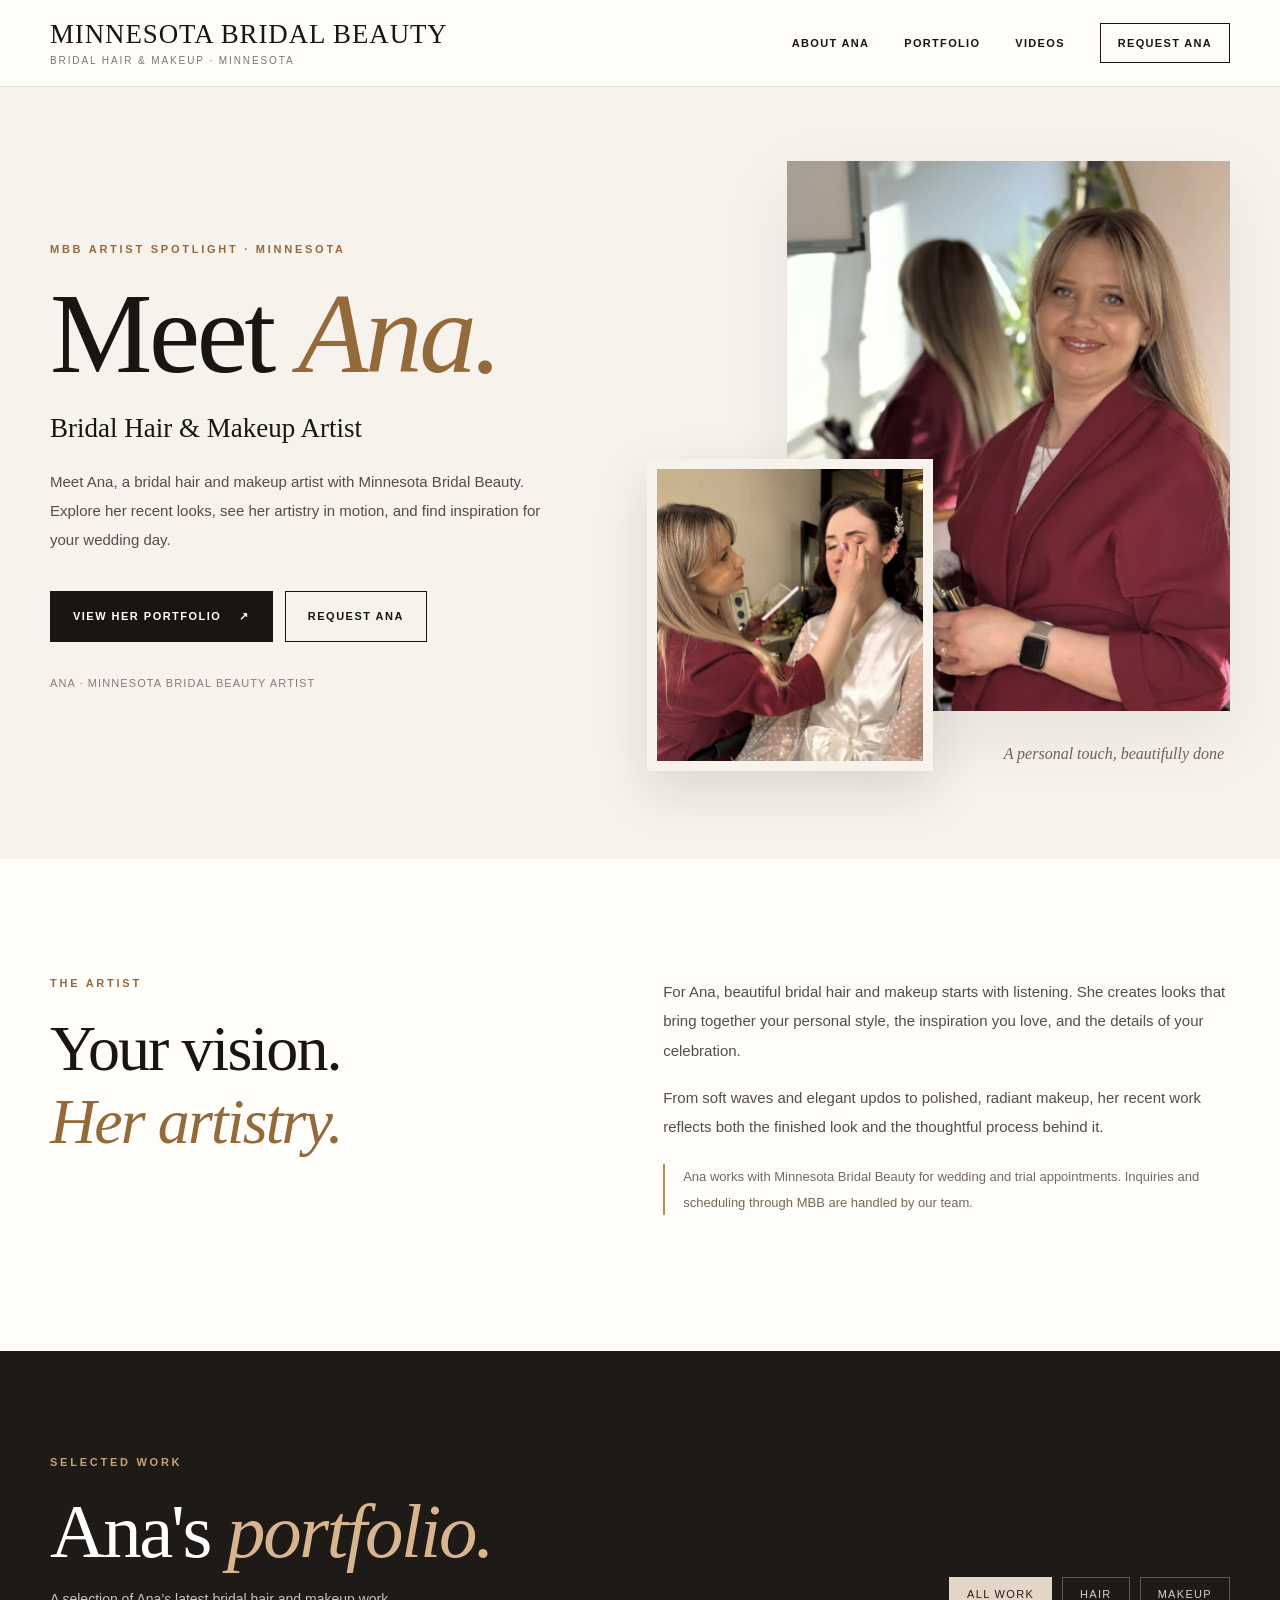
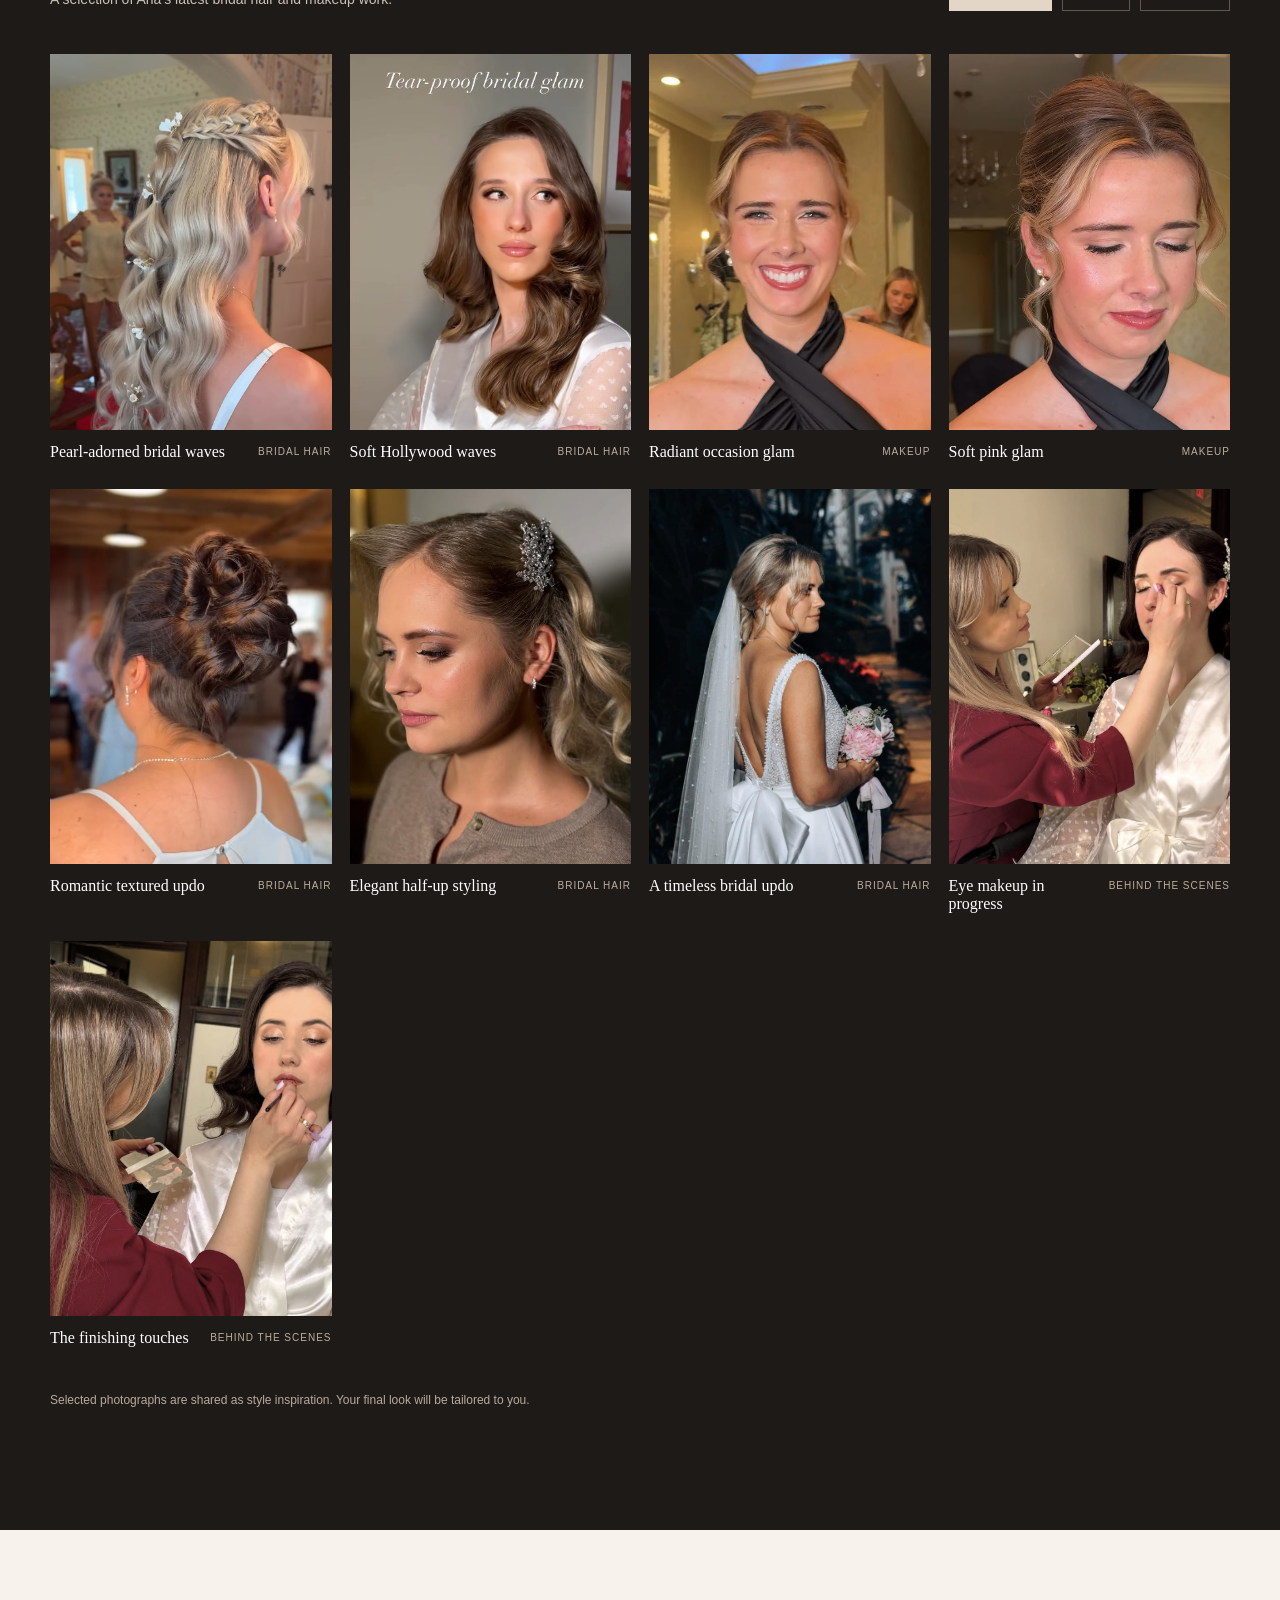
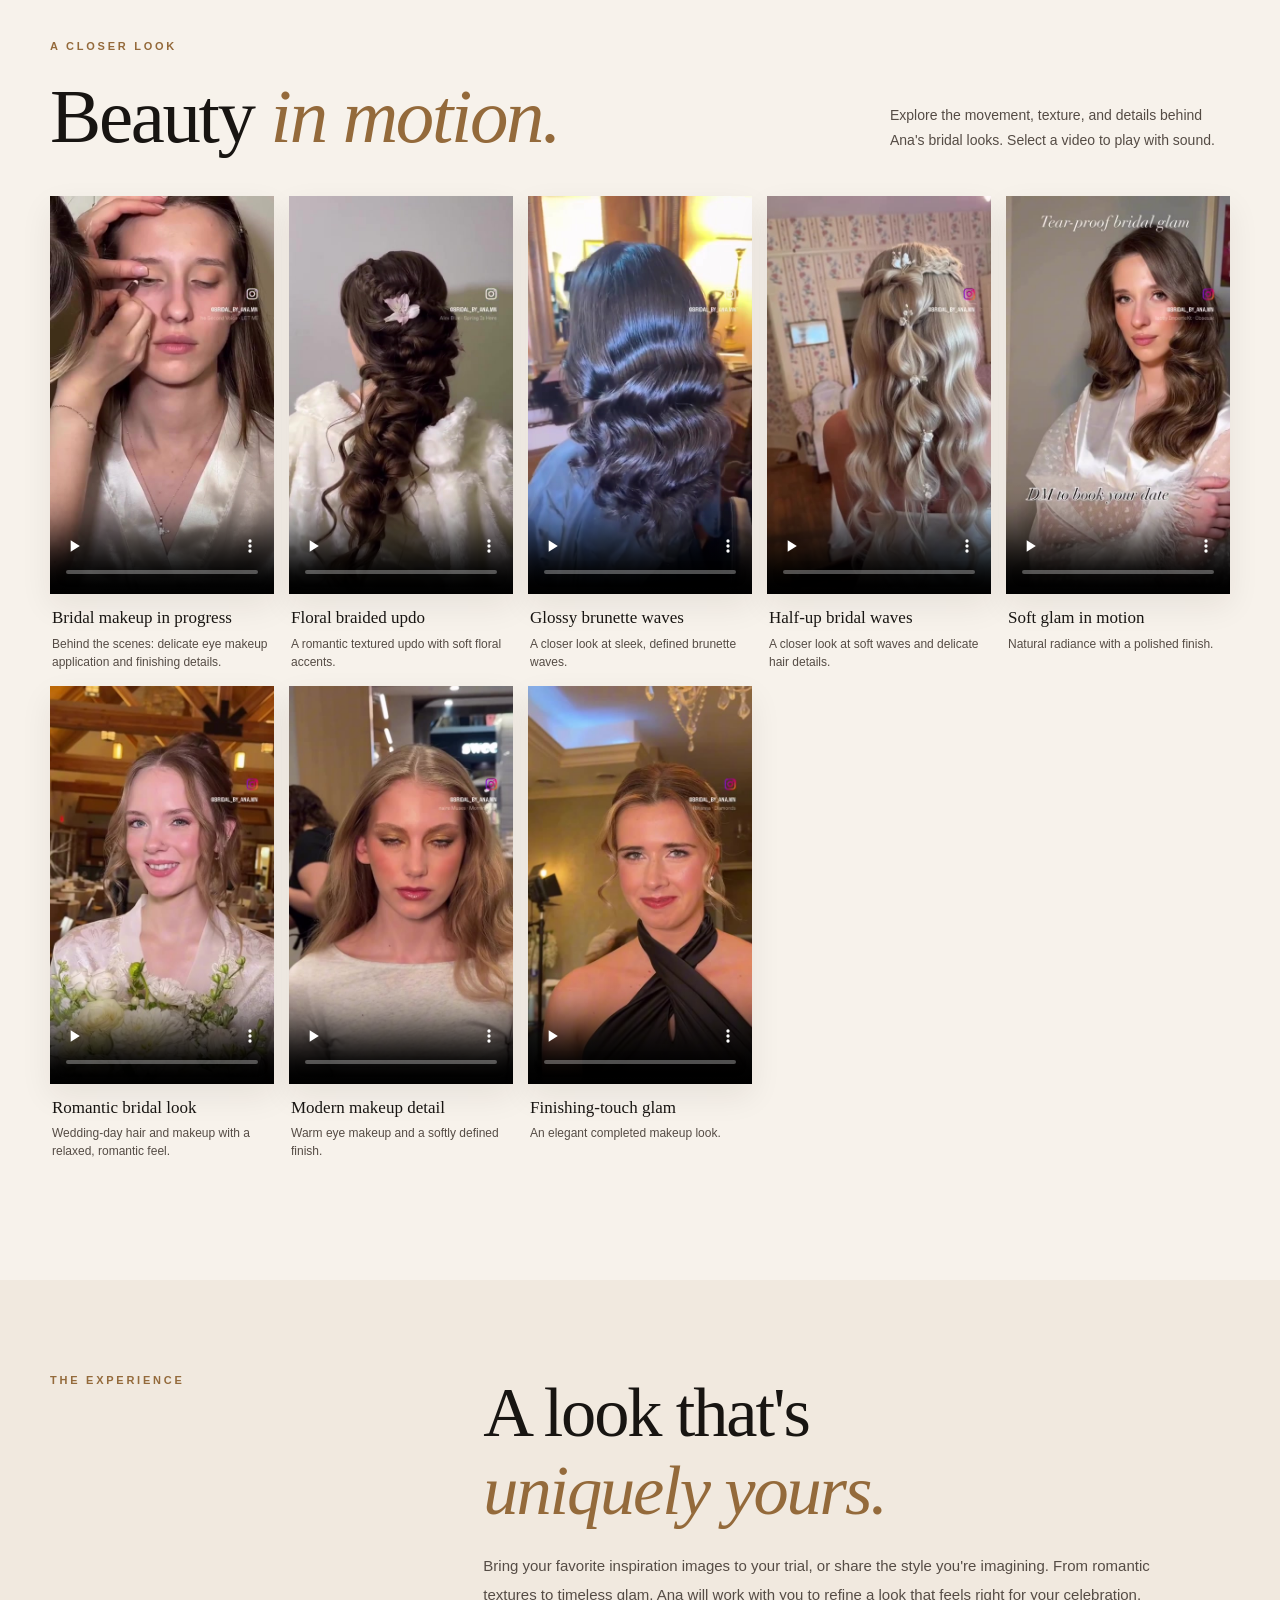
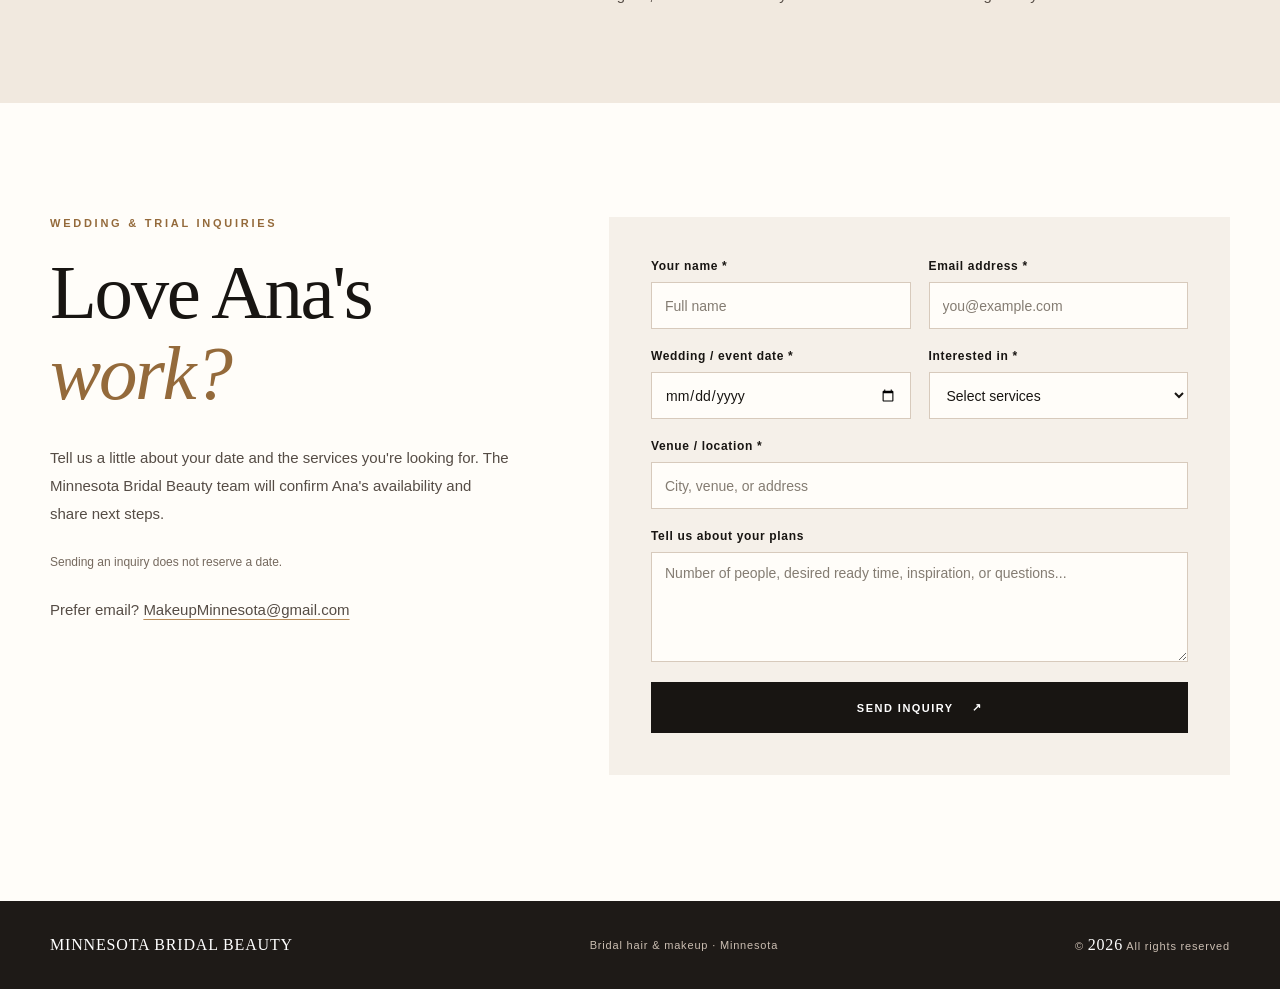
==== commit ac3eab8c: "Update Ana portfolio photos and reels" ====
--- a/ana/index.html
+++ b/ana/index.html
@@ -1,4 +1,5 @@
-<!doctype html>
+<!DOCTYPE html>
+
 <html lang="en">
 <head>
 <meta charset="utf-8"/>
@@ -78,7 +79,7 @@
 <div>
 <p class="eyebrow">Selected Work</p>
 <h2 id="portfolio-title">Ana's <em>portfolio.</em></h2>
-<p class="portfolio-subtitle">Recent bridal looks, fresh styling, and moments behind the scenes.</p>
+<p class="portfolio-subtitle">A selection of Ana’s latest bridal hair and makeup work.</p>
 </div>
 <div aria-label="Filter portfolio images" class="filters" role="group">
 <button aria-pressed="true" class="filter is-active" data-filter="all" type="button">All work</button>
@@ -87,54 +88,54 @@
 </div>
 </div>
 <div class="gallery" id="gallery"><figure class="work-card" data-category="hair">
+<button aria-label="Enlarge Pearl-adorned bridal waves" class="work-open" data-full="images/new-pearl-blonde-waves.jpg" type="button">
+<img alt="Long blonde bridal waves with braided details and pearl accents" decoding="async" height="739" loading="lazy" src="images/new-pearl-blonde-waves.jpg" width="433"/>
+<span aria-hidden="true" class="zoom-indicator">View photo <span>↗</span></span>
+</button>
+<figcaption><span>Pearl-adorned bridal waves</span><small>Bridal hair</small></figcaption>
+</figure><figure class="work-card" data-category="hair">
+<button aria-label="Enlarge Soft Hollywood waves" class="work-open" data-full="images/new-hollywood-brunette-waves.jpg" type="button">
+<img alt="Glossy brunette Hollywood waves with polished bridal makeup" decoding="async" height="568" loading="lazy" src="images/new-hollywood-brunette-waves.jpg" width="432"/>
+<span aria-hidden="true" class="zoom-indicator">View photo <span>↗</span></span>
+</button>
+<figcaption><span>Soft Hollywood waves</span><small>Bridal hair</small></figcaption>
+</figure><figure class="work-card" data-category="makeup">
+<button aria-label="Enlarge Radiant occasion glam" class="work-open" data-full="images/new-radiant-occasion-makeup.jpg" type="button">
+<img alt="Smiling client with natural luminous makeup and an elegant updo" decoding="async" height="553" loading="lazy" src="images/new-radiant-occasion-makeup.jpg" width="423"/>
+<span aria-hidden="true" class="zoom-indicator">View photo <span>↗</span></span>
+</button>
+<figcaption><span>Radiant occasion glam</span><small>Makeup</small></figcaption>
+</figure><figure class="work-card" data-category="makeup">
+<button aria-label="Enlarge Soft pink glam" class="work-open" data-full="images/new-soft-pink-makeup.jpg" type="button">
+<img alt="Client looking down to show softly defined eyes and rosy makeup" decoding="async" height="475" loading="lazy" src="images/new-soft-pink-makeup.jpg" width="364"/>
+<span aria-hidden="true" class="zoom-indicator">View photo <span>↗</span></span>
+</button>
+<figcaption><span>Soft pink glam</span><small>Makeup</small></figcaption>
+</figure><figure class="work-card" data-category="hair">
+<button aria-label="Enlarge Romantic textured updo" class="work-open" data-full="images/new-textured-brunette-updo.jpg" type="button">
+<img alt="Back view of a detailed brunette braided updo" decoding="async" height="535" loading="lazy" src="images/new-textured-brunette-updo.jpg" width="420"/>
+<span aria-hidden="true" class="zoom-indicator">View photo <span>↗</span></span>
+</button>
+<figcaption><span>Romantic textured updo</span><small>Bridal hair</small></figcaption>
+</figure><figure class="work-card" data-category="hair">
+<button aria-label="Enlarge Elegant half-up styling" class="work-open" data-full="images/new-half-up-soft-waves.jpg" type="button">
+<img alt="Side profile of a half-up blonde hairstyle with a jeweled accessory and polished makeup" decoding="async" height="685" loading="lazy" src="images/new-half-up-soft-waves.jpg" width="558"/>
+<span aria-hidden="true" class="zoom-indicator">View photo <span>↗</span></span>
+</button>
+<figcaption><span>Elegant half-up styling</span><small>Bridal hair</small></figcaption>
+</figure><figure class="work-card" data-category="hair">
 <button aria-label="Enlarge A timeless bridal updo" class="work-open" data-full="images/bridal-updo.jpg" type="button">
 <img alt="Bride wearing a veil over a softly styled updo" decoding="async" height="1200" loading="lazy" src="images/bridal-updo.jpg" width="900"/>
 <span aria-hidden="true" class="zoom-indicator">View photo <span>↗</span></span>
 </button>
 <figcaption><span>A timeless bridal updo</span><small>Bridal hair</small></figcaption>
 </figure>
-<figure class="work-card" data-category="hair">
-<button aria-label="Enlarge Pearl-accented waves" class="work-open" data-full="images/reel-pearl-half-up.jpg" type="button">
-<img alt="Blonde bridal half-up hairstyle with flowing waves and white hair accessories" decoding="async" height="1200" loading="lazy" src="images/reel-pearl-half-up.jpg" width="900"/>
-<span aria-hidden="true" class="zoom-indicator">View photo <span>↗</span></span>
-</button>
-<figcaption><span>Pearl-accented waves</span><small>Bridal hair</small></figcaption>
-</figure>
-<figure class="work-card" data-category="makeup">
-<button aria-label="Enlarge Soft bridal glam" class="work-open" data-full="images/reel-soft-bridal-glam.jpg" type="button">
-<img alt="Bridal portrait with softly defined eyes and long waves" decoding="async" height="1200" loading="lazy" src="images/reel-soft-bridal-glam.jpg" width="900"/>
-<span aria-hidden="true" class="zoom-indicator">View photo <span>↗</span></span>
-</button>
-<figcaption><span>Soft bridal glam</span><small>Bridal makeup</small></figcaption>
-</figure>
-<figure class="work-card" data-category="makeup">
-<button aria-label="Enlarge Golden-eye makeup" class="work-open" data-full="images/reel-makeup-gold.jpg" type="button">
-<img alt="Blonde model with warmly defined eye makeup" decoding="async" height="1200" loading="lazy" src="images/reel-makeup-gold.jpg" width="900"/>
-<span aria-hidden="true" class="zoom-indicator">View photo <span>↗</span></span>
-</button>
-<figcaption><span>Golden-eye makeup</span><small>Makeup</small></figcaption>
-</figure>
-<figure class="work-card" data-category="hair">
-<button aria-label="Enlarge Romantic bridal styling" class="work-open" data-full="images/reel-romantic-updo.jpg" type="button">
-<img alt="Bride holding a bouquet with a softly styled bridal updo" decoding="async" height="1200" loading="lazy" src="images/reel-romantic-updo.jpg" width="900"/>
-<span aria-hidden="true" class="zoom-indicator">View photo <span>↗</span></span>
-</button>
-<figcaption><span>Romantic bridal styling</span><small>Bridal hair</small></figcaption>
-</figure>
-<figure class="work-card" data-category="makeup">
-<button aria-label="Enlarge Soft rose glow" class="work-open" data-full="images/soft-rose-glam.jpg" type="button">
-<img alt="Soft rose bridal makeup look" decoding="async" height="1200" loading="lazy" src="images/soft-rose-glam.jpg" width="900"/>
-<span aria-hidden="true" class="zoom-indicator">View photo <span>↗</span></span>
-</button>
-<figcaption><span>Soft rose glow</span><small>Bridal makeup</small></figcaption>
-</figure>
-<figure class="work-card" data-category="makeup">
-<button aria-label="Enlarge Polished occasion glam" class="work-open" data-full="images/reel-polished-makeup.jpg" type="button">
-<img alt="Woman with natural polished makeup and softly styled hair" decoding="async" height="1200" loading="lazy" src="images/reel-polished-makeup.jpg" width="900"/>
-<span aria-hidden="true" class="zoom-indicator">View photo <span>↗</span></span>
-</button>
-<figcaption><span>Polished occasion glam</span><small>Makeup</small></figcaption>
-</figure>
+
+
+
+
+
+
 <figure class="work-card" data-category="makeup">
 <button aria-label="Enlarge Eye makeup in progress" class="work-open" data-full="images/ana-at-work-eyes.jpg" type="button">
 <img alt="Ana applying bridal eye makeup to a client" decoding="async" height="1200" loading="lazy" src="images/ana-at-work-eyes.jpg" width="900"/>
@@ -149,17 +150,17 @@
 </button>
 <figcaption><span>The finishing touches</span><small>Behind the scenes</small></figcaption>
 </figure></div>
-<p class="gallery-disclaimer">Selected portfolio photographs and video stills are shown for inspiration. Your own look will be tailored to you.</p>
+<p class="gallery-disclaimer">Selected photographs are shared as style inspiration. Your final look will be tailored to you.</p>
 </div>
 </section><section aria-labelledby="reels-title" class="reels-section" id="reels">
 <div class="container">
 <div class="reels-intro">
 <div><p class="eyebrow">A closer look</p><h2 id="reels-title">Beauty <em>in motion.</em></h2></div>
-<p>Explore the movement, texture, and fine details behind Ana's bridal looks. Tap any video to play.</p>
-</div>
-<div class="reels-grid"><figure class="reel-card">
-<div class="reel-video-wrap">
-<video aria-label="Half-up bridal waves video" class="reel-video" controls="" muted="" playsinline="" poster="images/reel-pearl-half-up.jpg" preload="none">
+<p>Explore the movement, texture, and details behind Ana's bridal looks. Select a video to play with sound.</p>
+</div>
+<div class="reels-grid"><figure class="reel-card"><div class="reel-video-wrap"><video aria-label="Bridal makeup in progress video" class="reel-video" controls="" playsinline="" poster="images/new-bridal-makeup-process.jpg" preload="none"><source src="reels/new-bridal-makeup-process.mp4" type="video/mp4"/>Your browser does not support MP4 video.</video></div><figcaption><strong>Bridal makeup in progress</strong><span>Behind the scenes: delicate eye makeup application and finishing details.</span></figcaption></figure><figure class="reel-card"><div class="reel-video-wrap"><video aria-label="Floral braided updo video" class="reel-video" controls="" playsinline="" poster="images/new-floral-braided-updo.jpg" preload="none"><source src="reels/new-floral-braided-updo.mp4" type="video/mp4"/>Your browser does not support MP4 video.</video></div><figcaption><strong>Floral braided updo</strong><span>A romantic textured updo with soft floral accents.</span></figcaption></figure><figure class="reel-card"><div class="reel-video-wrap"><video aria-label="Glossy brunette waves video" class="reel-video" controls="" playsinline="" poster="images/new-glossy-dark-waves.jpg" preload="none"><source src="reels/new-glossy-dark-waves.mp4" type="video/mp4"/>Your browser does not support MP4 video.</video></div><figcaption><strong>Glossy brunette waves</strong><span>A closer look at sleek, defined brunette waves.</span></figcaption></figure><figure class="reel-card">
+<div class="reel-video-wrap">
+<video aria-label="Half-up bridal waves video" class="reel-video" controls="" playsinline="" poster="images/reel-pearl-half-up.jpg" preload="none">
 <source src="reels/pearl-half-up.mp4" type="video/mp4"/>
       Your browser does not support MP4 video.
     </video>
@@ -167,7 +168,7 @@
 <figcaption><strong>Half-up bridal waves</strong><span>A closer look at soft waves and delicate hair details.</span></figcaption>
 </figure><figure class="reel-card">
 <div class="reel-video-wrap">
-<video aria-label="Soft glam in motion video" class="reel-video" controls="" muted="" playsinline="" poster="images/reel-soft-bridal-glam.jpg" preload="none">
+<video aria-label="Soft glam in motion video" class="reel-video" controls="" playsinline="" poster="images/reel-soft-bridal-glam.jpg" preload="none">
 <source src="reels/soft-bridal-glam.mp4" type="video/mp4"/>
       Your browser does not support MP4 video.
     </video>
@@ -175,7 +176,7 @@
 <figcaption><strong>Soft glam in motion</strong><span>Natural radiance with a polished finish.</span></figcaption>
 </figure><figure class="reel-card">
 <div class="reel-video-wrap">
-<video aria-label="Romantic bridal look video" class="reel-video" controls="" muted="" playsinline="" poster="images/reel-romantic-updo.jpg" preload="none">
+<video aria-label="Romantic bridal look video" class="reel-video" controls="" playsinline="" poster="images/reel-romantic-updo.jpg" preload="none">
 <source src="reels/romantic-updo.mp4" type="video/mp4"/>
       Your browser does not support MP4 video.
     </video>
@@ -183,7 +184,7 @@
 <figcaption><strong>Romantic bridal look</strong><span>Wedding-day hair and makeup with a relaxed, romantic feel.</span></figcaption>
 </figure><figure class="reel-card">
 <div class="reel-video-wrap">
-<video aria-label="Modern makeup detail video" class="reel-video" controls="" muted="" playsinline="" poster="images/reel-makeup-gold.jpg" preload="none">
+<video aria-label="Modern makeup detail video" class="reel-video" controls="" playsinline="" poster="images/reel-makeup-gold.jpg" preload="none">
 <source src="reels/makeup-gold.mp4" type="video/mp4"/>
       Your browser does not support MP4 video.
     </video>
@@ -191,7 +192,7 @@
 <figcaption><strong>Modern makeup detail</strong><span>Warm eye makeup and a softly defined finish.</span></figcaption>
 </figure><figure class="reel-card">
 <div class="reel-video-wrap">
-<video aria-label="Finishing-touch glam video" class="reel-video" controls="" muted="" playsinline="" poster="images/reel-polished-makeup.jpg" preload="none">
+<video aria-label="Finishing-touch glam video" class="reel-video" controls="" playsinline="" poster="images/reel-polished-makeup.jpg" preload="none">
 <source src="reels/polished-makeup.mp4" type="video/mp4"/>
       Your browser does not support MP4 video.
     </video>
--- a/ana/styles.css
+++ b/ana/styles.css
@@ -115,7 +115,7 @@
 @media(prefers-reduced-motion:reduce){*,*::before,*::after{scroll-behavior:auto!important;transition:none!important}}
 
 
-/* 2026-11: Ana's real portrait, new portfolio images and silent short videos. */
+/* 2026-11: Ana's real portrait, new portfolio images and short videos with sound. */
 .hero-image-main img{object-position:center 22%}
 .hero-image-small img{object-position:50% 50%}
 .reels-section{background:#f7f2eb;padding:110px 0 120px;color:var(--ink)}
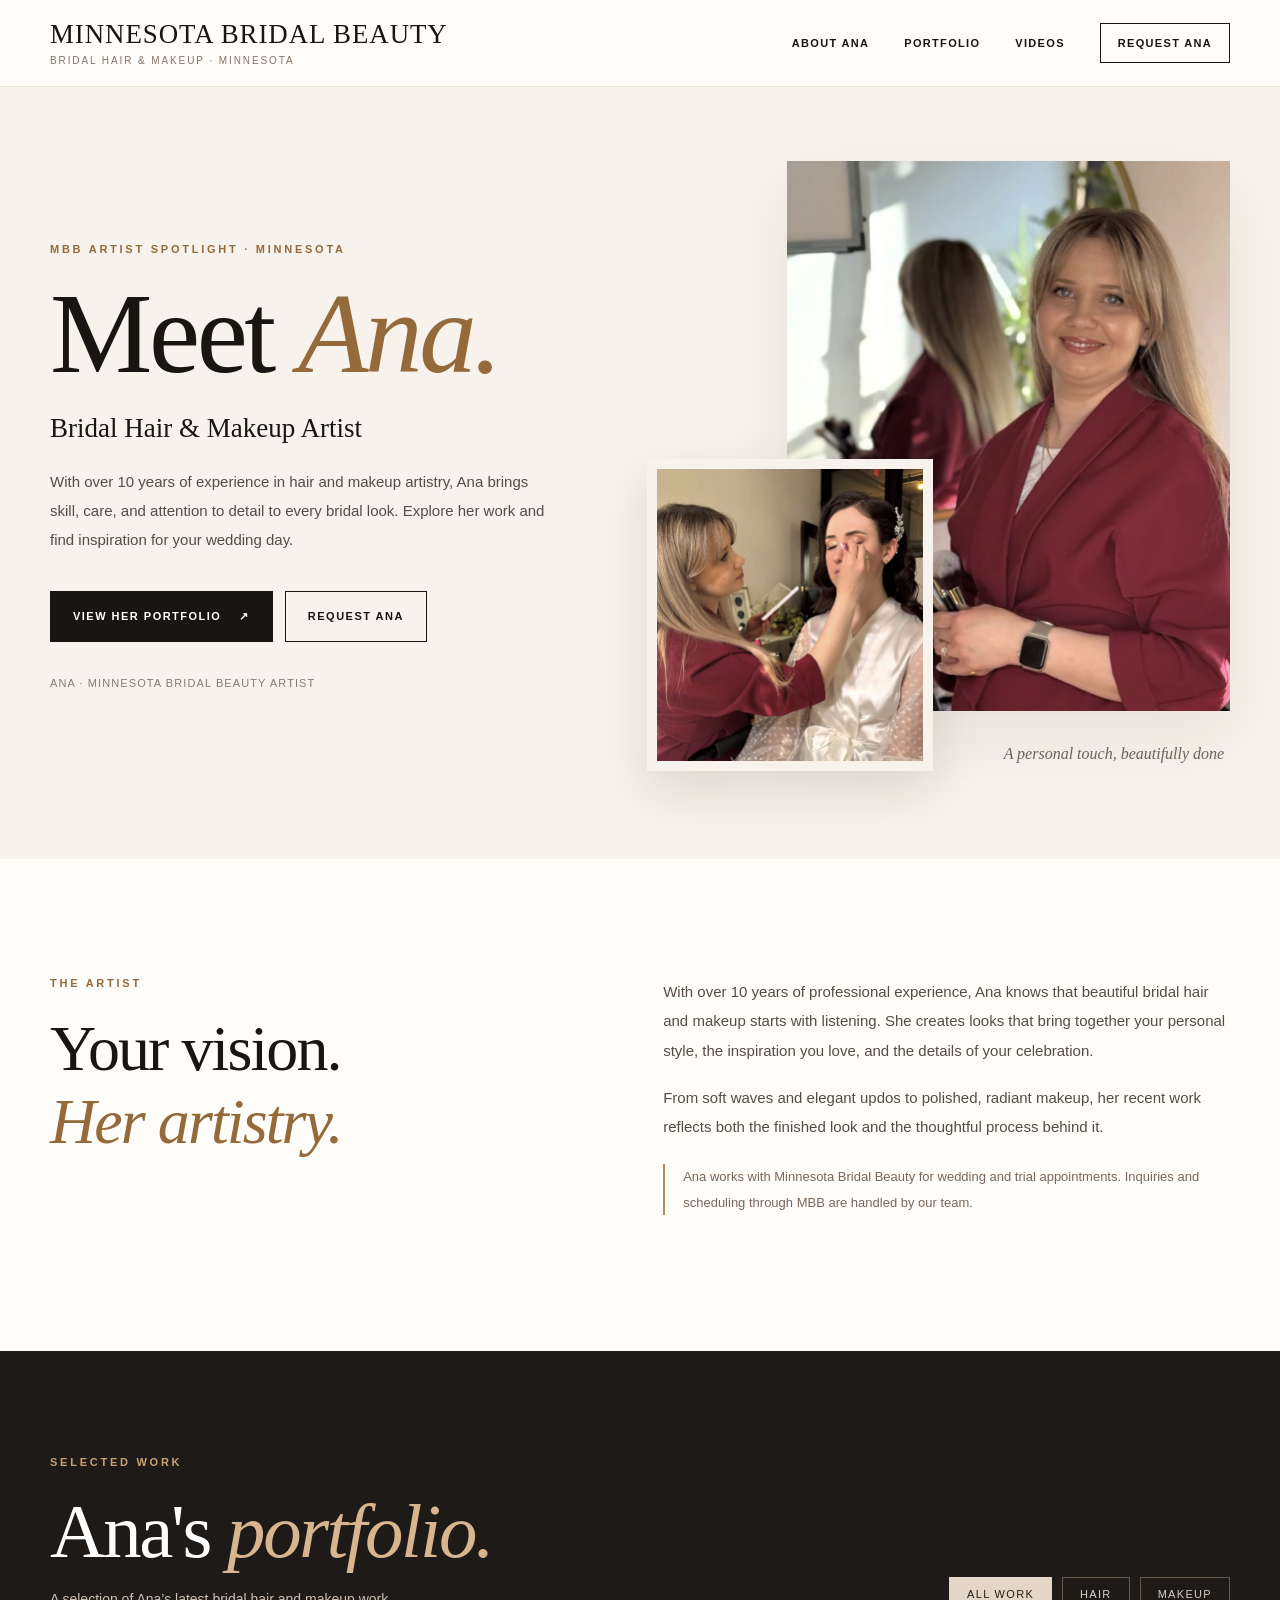
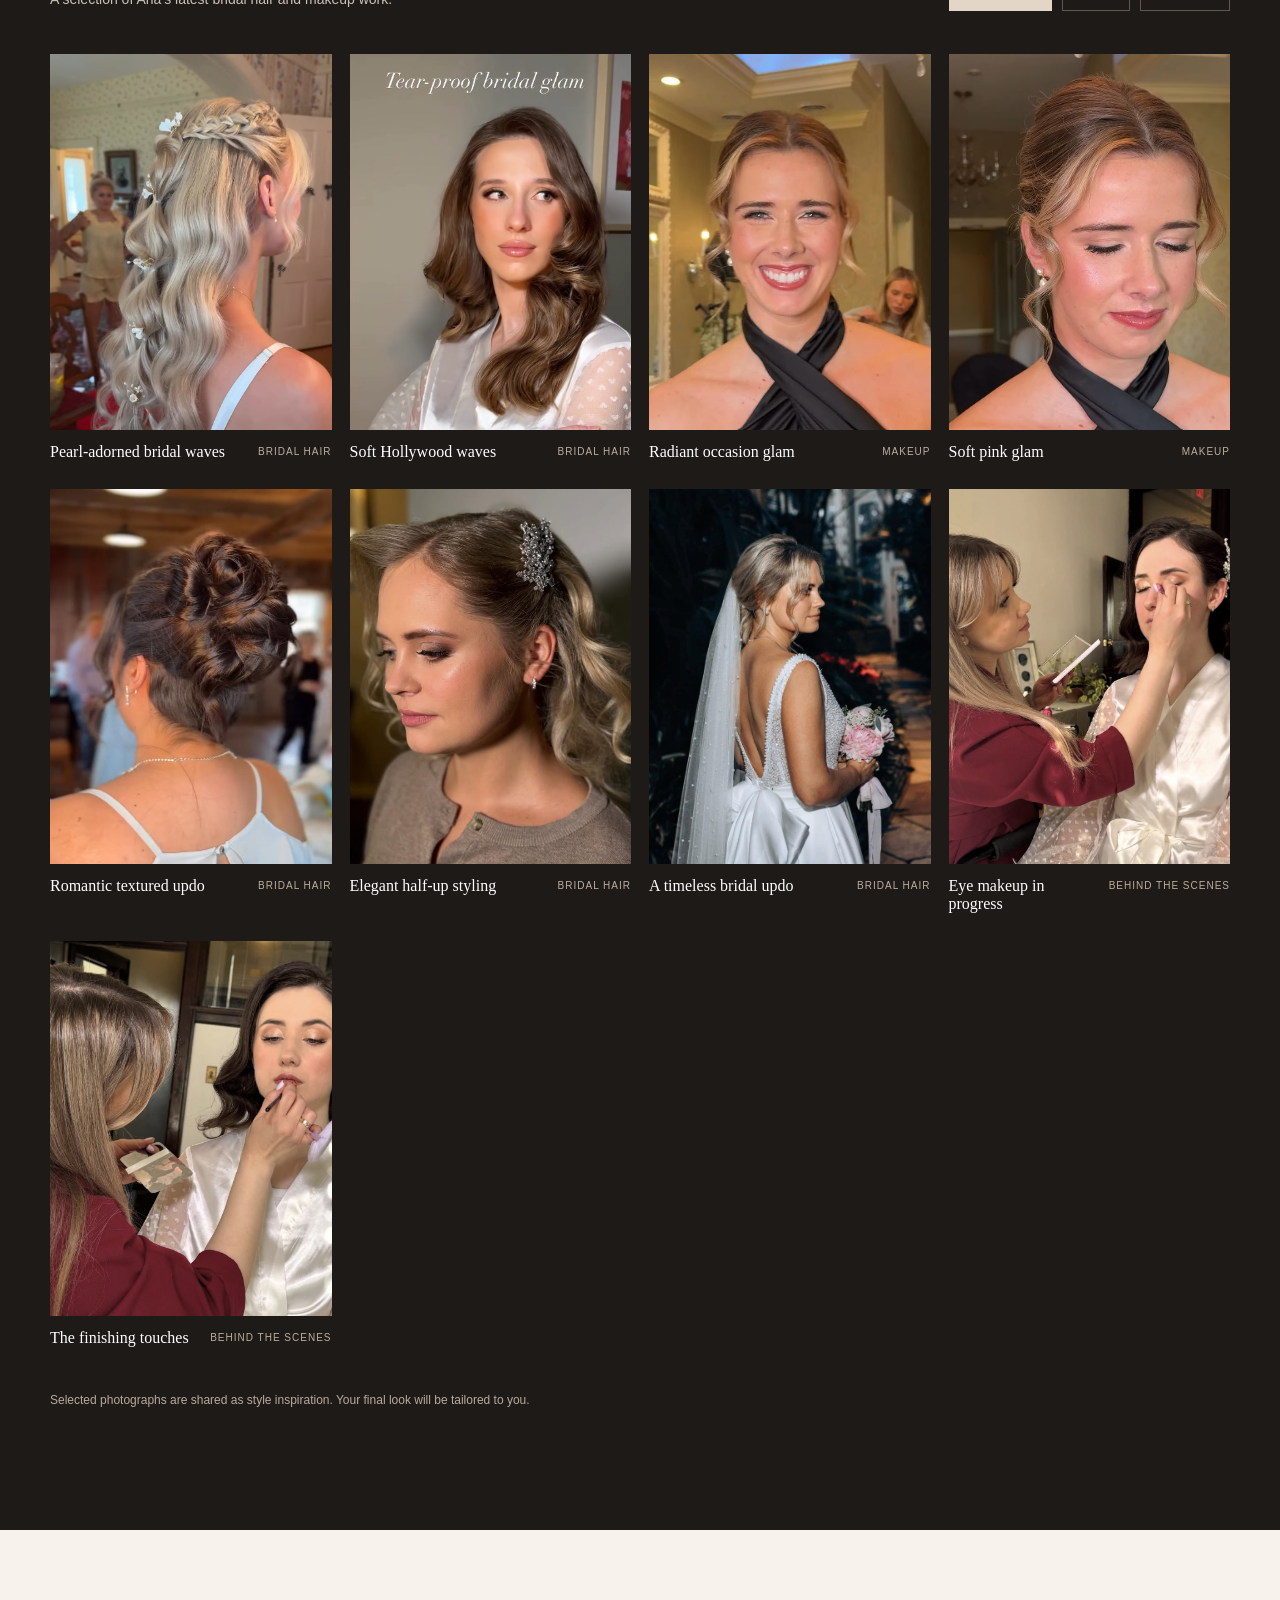
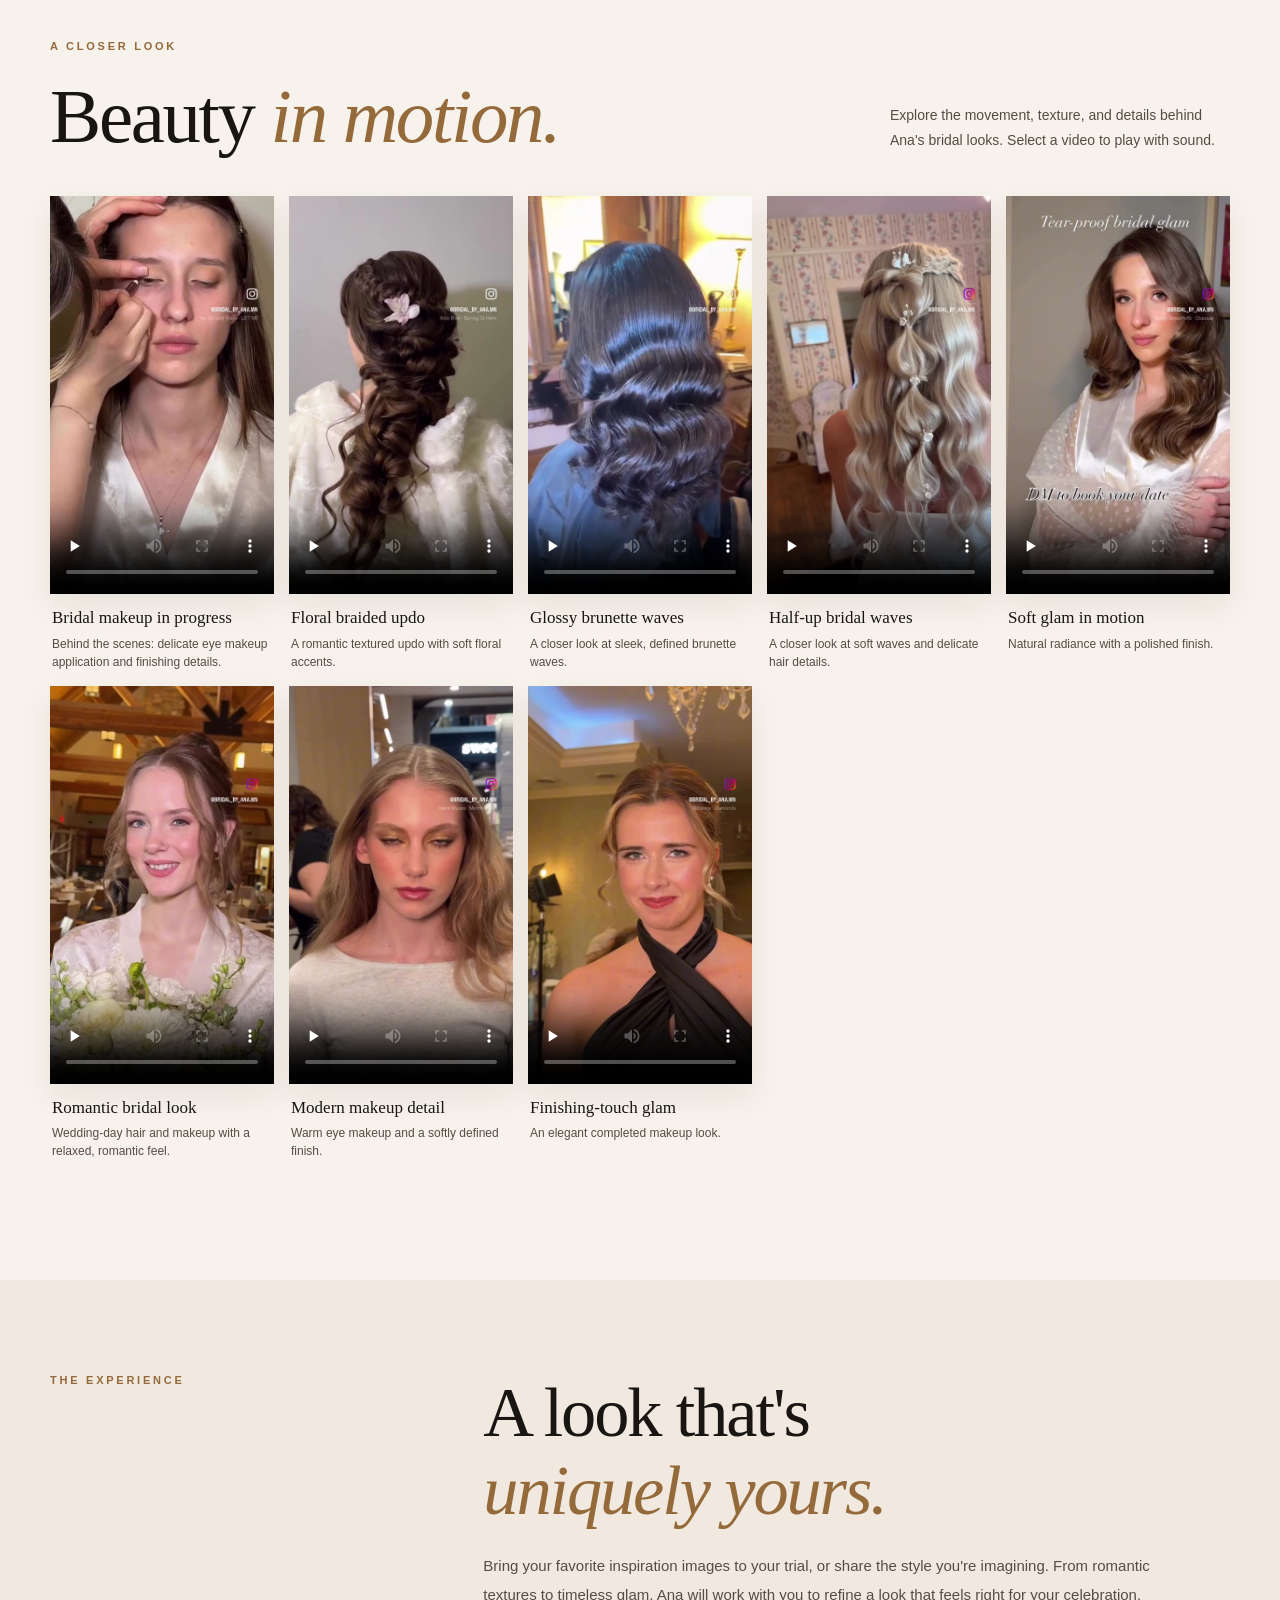
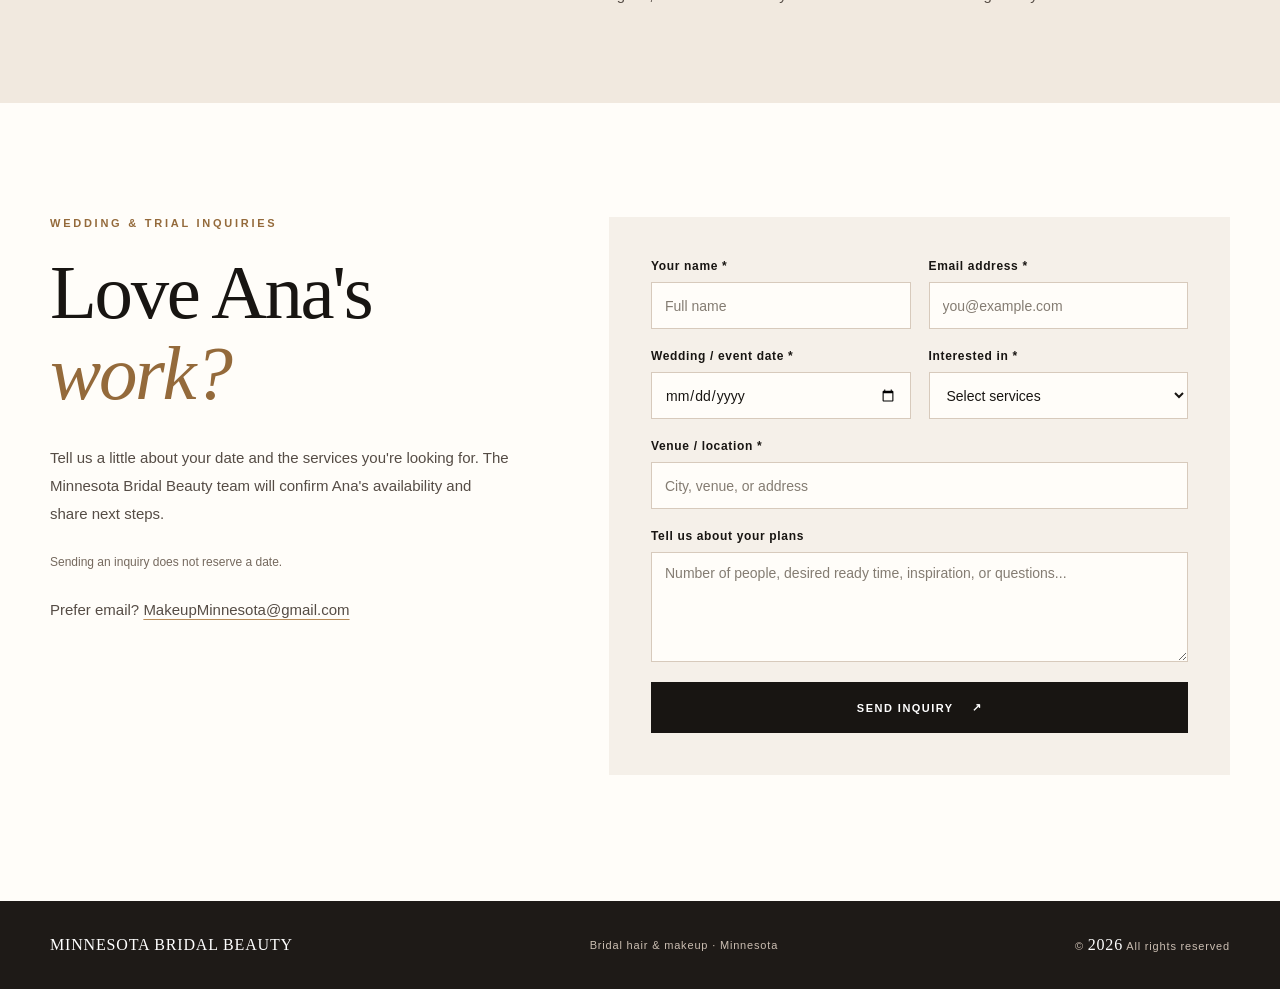
==== commit de42885b: "Add Ana's 10+ years of experience" ====
--- a/ana/index.html
+++ b/ana/index.html
@@ -1,5 +1,5 @@
+
 <!DOCTYPE html>
-
 <html lang="en">
 <head>
 <meta charset="utf-8"/>
@@ -7,7 +7,7 @@
 <meta content="#f7f2eb" name="theme-color"/>
 <meta content="noindex, nofollow, noarchive" name="robots"/>
 <title>Ana | Bridal Hair &amp; Makeup Artist | Minnesota Bridal Beauty</title>
-<meta content="Meet Ana, bridal hair and makeup artist with Minnesota Bridal Beauty. Explore her recent bridal looks, on-location work, and short videos." name="description"/>
+<meta content="Meet Ana, a bridal hair and makeup artist with over 10 years of experience, working with Minnesota Bridal Beauty. Explore her portfolio and bridal styling videos." name="description"/>
 <link href="https://mnbridal.com/ana/" rel="canonical"/>
 <link href="../assets/icons/favicon.svg" rel="icon" type="image/svg+xml"/>
 <link href="styles.css" rel="stylesheet"/>
@@ -21,7 +21,7 @@
 </head>
 <body>
 <a class="skip-link" href="#main">Skip to content</a>
-<!-- Intentional: no link to the main site, no team directory or artist count. -->
+<!-- No team directory or artist count. -->
 <header class="site-header">
 <div class="container header-inner">
 <div aria-label="Minnesota Bridal Beauty" class="brand">
@@ -30,11 +30,13 @@
 </div>
 <nav aria-label="Page navigation" class="main-nav">
 <a href="#about">About Ana</a>
-<a href="#portfolio">Portfolio</a><a href="#reels">Videos</a>
+<a href="#portfolio">Portfolio</a>
+<a href="#reels">Videos</a>
 <a class="nav-cta" href="#inquire">Request Ana</a>
 </nav>
 </div>
 </header>
+
 <main id="main">
 <section aria-labelledby="hero-title" class="hero">
 <div class="container hero-grid">
@@ -42,13 +44,14 @@
 <p class="eyebrow">MBB Artist Spotlight · Minnesota</p>
 <h1 id="hero-title">Meet <em>Ana.</em></h1>
 <p class="hero-role">Bridal Hair &amp; Makeup Artist</p>
-<p class="hero-description">Meet Ana, a bridal hair and makeup artist with Minnesota Bridal Beauty. Explore her recent looks, see her artistry in motion, and find inspiration for your wedding day.</p>
+<p class="hero-description">With over 10 years of experience in hair and makeup artistry, Ana brings skill, care, and attention to detail to every bridal look. Explore her work and find inspiration for your wedding day.</p>
 <div class="hero-actions">
 <a class="button button-dark" href="#portfolio">View her portfolio <span aria-hidden="true">↗</span></a>
 <a class="button button-line" href="#inquire">Request Ana</a>
 </div>
 <p class="hero-footnote">Ana · Minnesota Bridal Beauty artist</p>
 </div>
+
 <div aria-label="Selected bridal looks by Ana" class="hero-images">
 <div class="hero-image-main">
 <img alt="Ana, a Minnesota Bridal Beauty hair and makeup artist, standing with her makeup brushes" fetchpriority="high" height="1282" src="images/ana-portrait.jpg" width="1166"/>
@@ -60,6 +63,7 @@
 </div>
 </div>
 </section>
+
 <section aria-labelledby="about-title" class="about-section" id="about">
 <div class="container about-grid">
 <div>
@@ -67,12 +71,13 @@
 <h2 id="about-title">Your vision.<br/><em>Her artistry.</em></h2>
 </div>
 <div class="about-text">
-<p>For Ana, beautiful bridal hair and makeup starts with listening. She creates looks that bring together your personal style, the inspiration you love, and the details of your celebration.</p>
+<p>With over 10 years of professional experience, Ana knows that beautiful bridal hair and makeup starts with listening. She creates looks that bring together your personal style, the inspiration you love, and the details of your celebration.</p>
 <p>From soft waves and elegant updos to polished, radiant makeup, her recent work reflects both the finished look and the thoughtful process behind it.</p>
 <p class="about-affiliation">Ana works with Minnesota Bridal Beauty for wedding and trial appointments. Inquiries and scheduling through MBB are handled by our team.</p>
 </div>
 </div>
 </section>
+
 <section aria-labelledby="portfolio-title" class="portfolio-section" id="portfolio">
 <div class="container">
 <div class="portfolio-header">
@@ -87,54 +92,64 @@
 <button aria-pressed="false" class="filter" data-filter="makeup" type="button">Makeup</button>
 </div>
 </div>
-<div class="gallery" id="gallery"><figure class="work-card" data-category="hair">
+
+<div class="gallery" id="gallery">
+
+<figure class="work-card" data-category="hair">
 <button aria-label="Enlarge Pearl-adorned bridal waves" class="work-open" data-full="images/new-pearl-blonde-waves.jpg" type="button">
 <img alt="Long blonde bridal waves with braided details and pearl accents" decoding="async" height="739" loading="lazy" src="images/new-pearl-blonde-waves.jpg" width="433"/>
 <span aria-hidden="true" class="zoom-indicator">View photo <span>↗</span></span>
 </button>
 <figcaption><span>Pearl-adorned bridal waves</span><small>Bridal hair</small></figcaption>
-</figure><figure class="work-card" data-category="hair">
+</figure>
+
+<figure class="work-card" data-category="hair">
 <button aria-label="Enlarge Soft Hollywood waves" class="work-open" data-full="images/new-hollywood-brunette-waves.jpg" type="button">
 <img alt="Glossy brunette Hollywood waves with polished bridal makeup" decoding="async" height="568" loading="lazy" src="images/new-hollywood-brunette-waves.jpg" width="432"/>
 <span aria-hidden="true" class="zoom-indicator">View photo <span>↗</span></span>
 </button>
 <figcaption><span>Soft Hollywood waves</span><small>Bridal hair</small></figcaption>
-</figure><figure class="work-card" data-category="makeup">
+</figure>
+
+<figure class="work-card" data-category="makeup">
 <button aria-label="Enlarge Radiant occasion glam" class="work-open" data-full="images/new-radiant-occasion-makeup.jpg" type="button">
 <img alt="Smiling client with natural luminous makeup and an elegant updo" decoding="async" height="553" loading="lazy" src="images/new-radiant-occasion-makeup.jpg" width="423"/>
 <span aria-hidden="true" class="zoom-indicator">View photo <span>↗</span></span>
 </button>
 <figcaption><span>Radiant occasion glam</span><small>Makeup</small></figcaption>
-</figure><figure class="work-card" data-category="makeup">
+</figure>
+
+<figure class="work-card" data-category="makeup">
 <button aria-label="Enlarge Soft pink glam" class="work-open" data-full="images/new-soft-pink-makeup.jpg" type="button">
 <img alt="Client looking down to show softly defined eyes and rosy makeup" decoding="async" height="475" loading="lazy" src="images/new-soft-pink-makeup.jpg" width="364"/>
 <span aria-hidden="true" class="zoom-indicator">View photo <span>↗</span></span>
 </button>
 <figcaption><span>Soft pink glam</span><small>Makeup</small></figcaption>
-</figure><figure class="work-card" data-category="hair">
+</figure>
+
+<figure class="work-card" data-category="hair">
 <button aria-label="Enlarge Romantic textured updo" class="work-open" data-full="images/new-textured-brunette-updo.jpg" type="button">
 <img alt="Back view of a detailed brunette braided updo" decoding="async" height="535" loading="lazy" src="images/new-textured-brunette-updo.jpg" width="420"/>
 <span aria-hidden="true" class="zoom-indicator">View photo <span>↗</span></span>
 </button>
 <figcaption><span>Romantic textured updo</span><small>Bridal hair</small></figcaption>
-</figure><figure class="work-card" data-category="hair">
+</figure>
+
+<figure class="work-card" data-category="hair">
 <button aria-label="Enlarge Elegant half-up styling" class="work-open" data-full="images/new-half-up-soft-waves.jpg" type="button">
 <img alt="Side profile of a half-up blonde hairstyle with a jeweled accessory and polished makeup" decoding="async" height="685" loading="lazy" src="images/new-half-up-soft-waves.jpg" width="558"/>
 <span aria-hidden="true" class="zoom-indicator">View photo <span>↗</span></span>
 </button>
 <figcaption><span>Elegant half-up styling</span><small>Bridal hair</small></figcaption>
-</figure><figure class="work-card" data-category="hair">
+</figure>
+
+<figure class="work-card" data-category="hair">
 <button aria-label="Enlarge A timeless bridal updo" class="work-open" data-full="images/bridal-updo.jpg" type="button">
 <img alt="Bride wearing a veil over a softly styled updo" decoding="async" height="1200" loading="lazy" src="images/bridal-updo.jpg" width="900"/>
 <span aria-hidden="true" class="zoom-indicator">View photo <span>↗</span></span>
 </button>
 <figcaption><span>A timeless bridal updo</span><small>Bridal hair</small></figcaption>
 </figure>
-
-
-
-
-
 
 <figure class="work-card" data-category="makeup">
 <button aria-label="Enlarge Eye makeup in progress" class="work-open" data-full="images/ana-at-work-eyes.jpg" type="button">
@@ -143,63 +158,116 @@
 </button>
 <figcaption><span>Eye makeup in progress</span><small>Behind the scenes</small></figcaption>
 </figure>
+
 <figure class="work-card" data-category="makeup">
 <button aria-label="Enlarge The finishing touches" class="work-open" data-full="images/ana-at-work-lips.jpg" type="button">
 <img alt="Ana applying lip color to a client with styled dark curls" decoding="async" height="1200" loading="lazy" src="images/ana-at-work-lips.jpg" width="900"/>
 <span aria-hidden="true" class="zoom-indicator">View photo <span>↗</span></span>
 </button>
 <figcaption><span>The finishing touches</span><small>Behind the scenes</small></figcaption>
-</figure></div>
+</figure>
+
+</div>
 <p class="gallery-disclaimer">Selected photographs are shared as style inspiration. Your final look will be tailored to you.</p>
 </div>
-</section><section aria-labelledby="reels-title" class="reels-section" id="reels">
+</section>
+
+<section aria-labelledby="reels-title" class="reels-section" id="reels">
 <div class="container">
 <div class="reels-intro">
-<div><p class="eyebrow">A closer look</p><h2 id="reels-title">Beauty <em>in motion.</em></h2></div>
+<div>
+<p class="eyebrow">A closer look</p>
+<h2 id="reels-title">Beauty <em>in motion.</em></h2>
+</div>
 <p>Explore the movement, texture, and details behind Ana's bridal looks. Select a video to play with sound.</p>
 </div>
-<div class="reels-grid"><figure class="reel-card"><div class="reel-video-wrap"><video aria-label="Bridal makeup in progress video" class="reel-video" controls="" playsinline="" poster="images/new-bridal-makeup-process.jpg" preload="none"><source src="reels/new-bridal-makeup-process.mp4" type="video/mp4"/>Your browser does not support MP4 video.</video></div><figcaption><strong>Bridal makeup in progress</strong><span>Behind the scenes: delicate eye makeup application and finishing details.</span></figcaption></figure><figure class="reel-card"><div class="reel-video-wrap"><video aria-label="Floral braided updo video" class="reel-video" controls="" playsinline="" poster="images/new-floral-braided-updo.jpg" preload="none"><source src="reels/new-floral-braided-updo.mp4" type="video/mp4"/>Your browser does not support MP4 video.</video></div><figcaption><strong>Floral braided updo</strong><span>A romantic textured updo with soft floral accents.</span></figcaption></figure><figure class="reel-card"><div class="reel-video-wrap"><video aria-label="Glossy brunette waves video" class="reel-video" controls="" playsinline="" poster="images/new-glossy-dark-waves.jpg" preload="none"><source src="reels/new-glossy-dark-waves.mp4" type="video/mp4"/>Your browser does not support MP4 video.</video></div><figcaption><strong>Glossy brunette waves</strong><span>A closer look at sleek, defined brunette waves.</span></figcaption></figure><figure class="reel-card">
-<div class="reel-video-wrap">
-<video aria-label="Half-up bridal waves video" class="reel-video" controls="" playsinline="" poster="images/reel-pearl-half-up.jpg" preload="none">
+
+<div class="reels-grid">
+
+<figure class="reel-card">
+<div class="reel-video-wrap">
+<video aria-label="Bridal makeup in progress video" class="reel-video" controls playsinline poster="images/new-bridal-makeup-process.jpg" preload="none">
+<source src="reels/new-bridal-makeup-process.mp4" type="video/mp4"/>
+Your browser does not support MP4 video.
+</video>
+</div>
+<figcaption><strong>Bridal makeup in progress</strong><span>Behind the scenes: delicate eye makeup application and finishing details.</span></figcaption>
+</figure>
+
+<figure class="reel-card">
+<div class="reel-video-wrap">
+<video aria-label="Floral braided updo video" class="reel-video" controls playsinline poster="images/new-floral-braided-updo.jpg" preload="none">
+<source src="reels/new-floral-braided-updo.mp4" type="video/mp4"/>
+Your browser does not support MP4 video.
+</video>
+</div>
+<figcaption><strong>Floral braided updo</strong><span>A romantic textured updo with soft floral accents.</span></figcaption>
+</figure>
+
+<figure class="reel-card">
+<div class="reel-video-wrap">
+<video aria-label="Glossy brunette waves video" class="reel-video" controls playsinline poster="images/new-glossy-dark-waves.jpg" preload="none">
+<source src="reels/new-glossy-dark-waves.mp4" type="video/mp4"/>
+Your browser does not support MP4 video.
+</video>
+</div>
+<figcaption><strong>Glossy brunette waves</strong><span>A closer look at sleek, defined brunette waves.</span></figcaption>
+</figure>
+
+<figure class="reel-card">
+<div class="reel-video-wrap">
+<video aria-label="Half-up bridal waves video" class="reel-video" controls playsinline poster="images/reel-pearl-half-up.jpg" preload="none">
 <source src="reels/pearl-half-up.mp4" type="video/mp4"/>
-      Your browser does not support MP4 video.
-    </video>
+Your browser does not support MP4 video.
+</video>
 </div>
 <figcaption><strong>Half-up bridal waves</strong><span>A closer look at soft waves and delicate hair details.</span></figcaption>
-</figure><figure class="reel-card">
-<div class="reel-video-wrap">
-<video aria-label="Soft glam in motion video" class="reel-video" controls="" playsinline="" poster="images/reel-soft-bridal-glam.jpg" preload="none">
+</figure>
+
+<figure class="reel-card">
+<div class="reel-video-wrap">
+<video aria-label="Soft glam in motion video" class="reel-video" controls playsinline poster="images/reel-soft-bridal-glam.jpg" preload="none">
 <source src="reels/soft-bridal-glam.mp4" type="video/mp4"/>
-      Your browser does not support MP4 video.
-    </video>
+Your browser does not support MP4 video.
+</video>
 </div>
 <figcaption><strong>Soft glam in motion</strong><span>Natural radiance with a polished finish.</span></figcaption>
-</figure><figure class="reel-card">
-<div class="reel-video-wrap">
-<video aria-label="Romantic bridal look video" class="reel-video" controls="" playsinline="" poster="images/reel-romantic-updo.jpg" preload="none">
+</figure>
+
+<figure class="reel-card">
+<div class="reel-video-wrap">
+<video aria-label="Romantic bridal look video" class="reel-video" controls playsinline poster="images/reel-romantic-updo.jpg" preload="none">
 <source src="reels/romantic-updo.mp4" type="video/mp4"/>
-      Your browser does not support MP4 video.
-    </video>
+Your browser does not support MP4 video.
+</video>
 </div>
 <figcaption><strong>Romantic bridal look</strong><span>Wedding-day hair and makeup with a relaxed, romantic feel.</span></figcaption>
-</figure><figure class="reel-card">
-<div class="reel-video-wrap">
-<video aria-label="Modern makeup detail video" class="reel-video" controls="" playsinline="" poster="images/reel-makeup-gold.jpg" preload="none">
+</figure>
+
+<figure class="reel-card">
+<div class="reel-video-wrap">
+<video aria-label="Modern makeup detail video" class="reel-video" controls playsinline poster="images/reel-makeup-gold.jpg" preload="none">
 <source src="reels/makeup-gold.mp4" type="video/mp4"/>
-      Your browser does not support MP4 video.
-    </video>
+Your browser does not support MP4 video.
+</video>
 </div>
 <figcaption><strong>Modern makeup detail</strong><span>Warm eye makeup and a softly defined finish.</span></figcaption>
-</figure><figure class="reel-card">
-<div class="reel-video-wrap">
-<video aria-label="Finishing-touch glam video" class="reel-video" controls="" playsinline="" poster="images/reel-polished-makeup.jpg" preload="none">
+</figure>
+
+<figure class="reel-card">
+<div class="reel-video-wrap">
+<video aria-label="Finishing-touch glam video" class="reel-video" controls playsinline poster="images/reel-polished-makeup.jpg" preload="none">
 <source src="reels/polished-makeup.mp4" type="video/mp4"/>
-      Your browser does not support MP4 video.
-    </video>
+Your browser does not support MP4 video.
+</video>
 </div>
 <figcaption><strong>Finishing-touch glam</strong><span>An elegant completed makeup look.</span></figcaption>
-</figure></div>
-</div></section>
+</figure>
+
+</div>
+</div>
+</section>
+
 <section aria-labelledby="approach-title" class="approach-section">
 <div class="container approach-grid">
 <p class="eyebrow">The experience</p>
@@ -209,6 +277,7 @@
 </div>
 </div>
 </section>
+
 <section aria-labelledby="inquiry-title" class="inquiry-section" id="inquire">
 <div class="container inquiry-grid">
 <div class="inquiry-copy">
@@ -218,6 +287,7 @@
 <p class="availability-note">Sending an inquiry does not reserve a date.</p>
 <p class="inquiry-email">Prefer email? <a href="mailto:MakeupMinnesota@gmail.com?subject=Request%20Ana%20%E2%80%93%20Minnesota%20Bridal%20Beauty">MakeupMinnesota@gmail.com</a></p>
 </div>
+
 <div class="form-wrap">
 <form action="https://formsubmit.co/ajax/MakeupMinnesota@gmail.com" id="anaInquiry" method="POST">
 <input aria-hidden="true" autocomplete="off" class="honey" name="_honey" tabindex="-1" type="text"/>
@@ -226,23 +296,52 @@
 <input name="_subject" type="hidden" value="New Inquiry for Ana - Minnesota Bridal Beauty"/>
 <input name="artist_requested" type="hidden" value="Ana"/>
 <input name="inquiry_source" type="hidden" value="https://mnbridal.com/ana/"/>
+
 <div class="field-row">
-<div class="field"><label for="clientName">Your name <span aria-hidden="true">*</span></label><input autocomplete="name" id="clientName" name="name" placeholder="Full name" required="" type="text"/></div>
-<div class="field"><label for="clientEmail">Email address <span aria-hidden="true">*</span></label><input autocomplete="email" id="clientEmail" name="email" placeholder="you@example.com" required="" type="email"/></div>
-</div>
+<div class="field">
+<label for="clientName">Your name <span aria-hidden="true">*</span></label>
+<input autocomplete="name" id="clientName" name="name" placeholder="Full name" required type="text"/>
+</div>
+<div class="field">
+<label for="clientEmail">Email address <span aria-hidden="true">*</span></label>
+<input autocomplete="email" id="clientEmail" name="email" placeholder="you@example.com" required type="email"/>
+</div>
+</div>
+
 <div class="field-row">
-<div class="field"><label for="eventDate">Wedding / event date <span aria-hidden="true">*</span></label><input id="eventDate" name="event_date" required="" type="date"/></div>
-<div class="field"><label for="service">Interested in <span aria-hidden="true">*</span></label><select id="service" name="service" required=""><option disabled="" selected="" value="">Select services</option><option>Hair &amp; makeup</option><option>Hair only</option><option>Makeup only</option><option>Trial appointment</option><option>Other event</option></select></div>
-</div>
-<div class="field"><label for="eventLocation">Venue / location <span aria-hidden="true">*</span></label><input id="eventLocation" name="event_location" placeholder="City, venue, or address" required="" type="text"/></div>
-<div class="field"><label for="details">Tell us about your plans</label><textarea id="details" name="message" placeholder="Number of people, desired ready time, inspiration, or questions..." rows="4"></textarea></div>
+<div class="field">
+<label for="eventDate">Wedding / event date <span aria-hidden="true">*</span></label>
+<input id="eventDate" name="event_date" required type="date"/>
+</div>
+<div class="field">
+<label for="service">Interested in <span aria-hidden="true">*</span></label>
+<select id="service" name="service" required>
+<option disabled selected value="">Select services</option>
+<option>Hair &amp; makeup</option>
+<option>Hair only</option>
+<option>Makeup only</option>
+<option>Trial appointment</option>
+<option>Other event</option>
+</select>
+</div>
+</div>
+
+<div class="field">
+<label for="eventLocation">Venue / location <span aria-hidden="true">*</span></label>
+<input id="eventLocation" name="event_location" placeholder="City, venue, or address" required type="text"/>
+</div>
+<div class="field">
+<label for="details">Tell us about your plans</label>
+<textarea id="details" name="message" placeholder="Number of people, desired ready time, inspiration, or questions..." rows="4"></textarea>
+</div>
 <button class="button button-dark submit-button" id="sendInquiry" type="submit">Send inquiry <span aria-hidden="true">↗</span></button>
-<p aria-live="polite" class="form-status" hidden="" id="formStatus" role="status"></p>
+<p aria-live="polite" class="form-status" hidden id="formStatus" role="status"></p>
 </form>
 </div>
 </div>
 </section>
 </main>
+
 <footer class="site-footer">
 <div class="container footer-inner">
 <span>Minnesota Bridal Beauty</span>
@@ -250,12 +349,17 @@
 <span>© <span id="year">2026</span> All rights reserved</span>
 </div>
 </footer>
-<div aria-hidden="true" aria-label="Portfolio photo" aria-modal="true" class="lightbox" hidden="" id="lightbox" role="dialog">
+
+<div aria-hidden="true" aria-label="Portfolio photo" aria-modal="true" class="lightbox" hidden id="lightbox" role="dialog">
 <button aria-label="Close photo viewer" class="lightbox-close" type="button">×</button>
 <button aria-label="Previous image" class="lightbox-prev" type="button">‹</button>
-<figure><img alt="" id="lightboxImage" src=""/><figcaption id="lightboxCaption"></figcaption></figure>
+<figure>
+<img alt="" id="lightboxImage" src=""/>
+<figcaption id="lightboxCaption"></figcaption>
+</figure>
 <button aria-label="Next image" class="lightbox-next" type="button">›</button>
 </div>
-<script defer="" src="script.js"></script>
+
+<script defer src="script.js"></script>
 </body>
 </html>
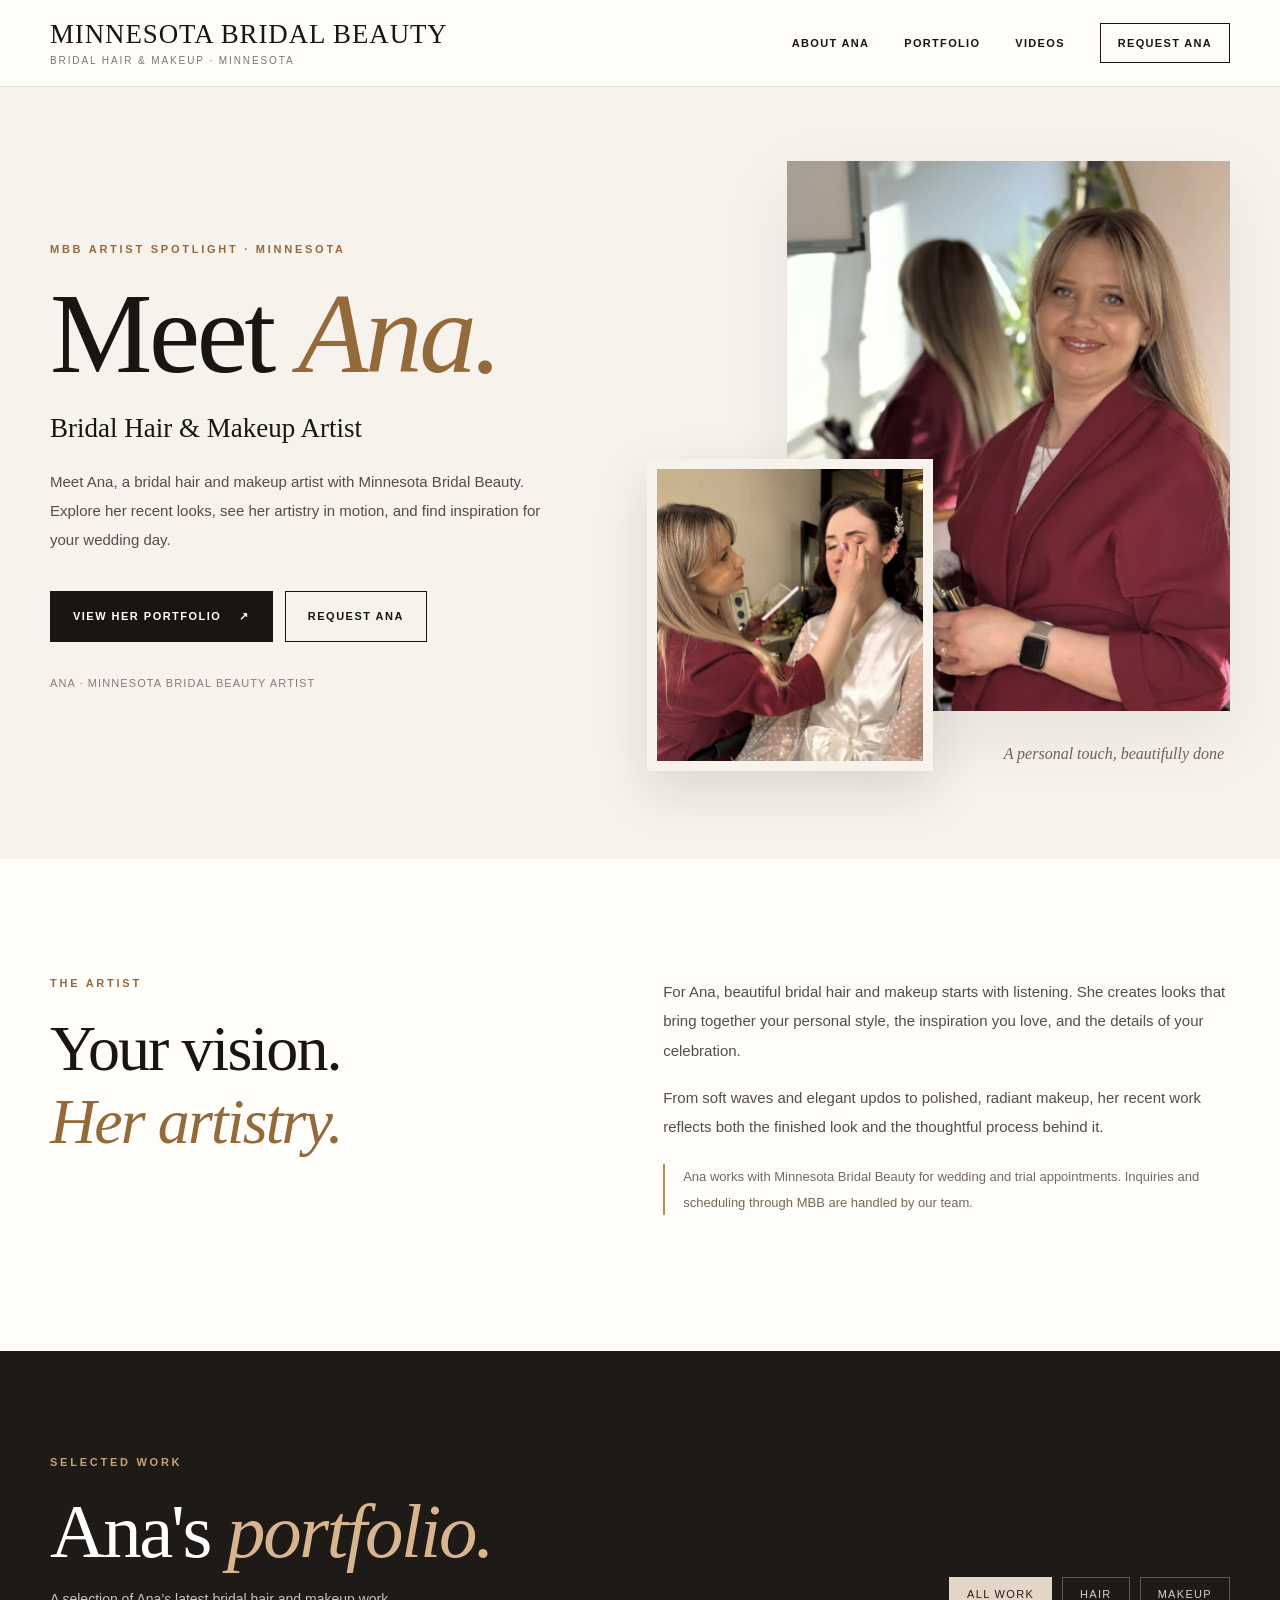
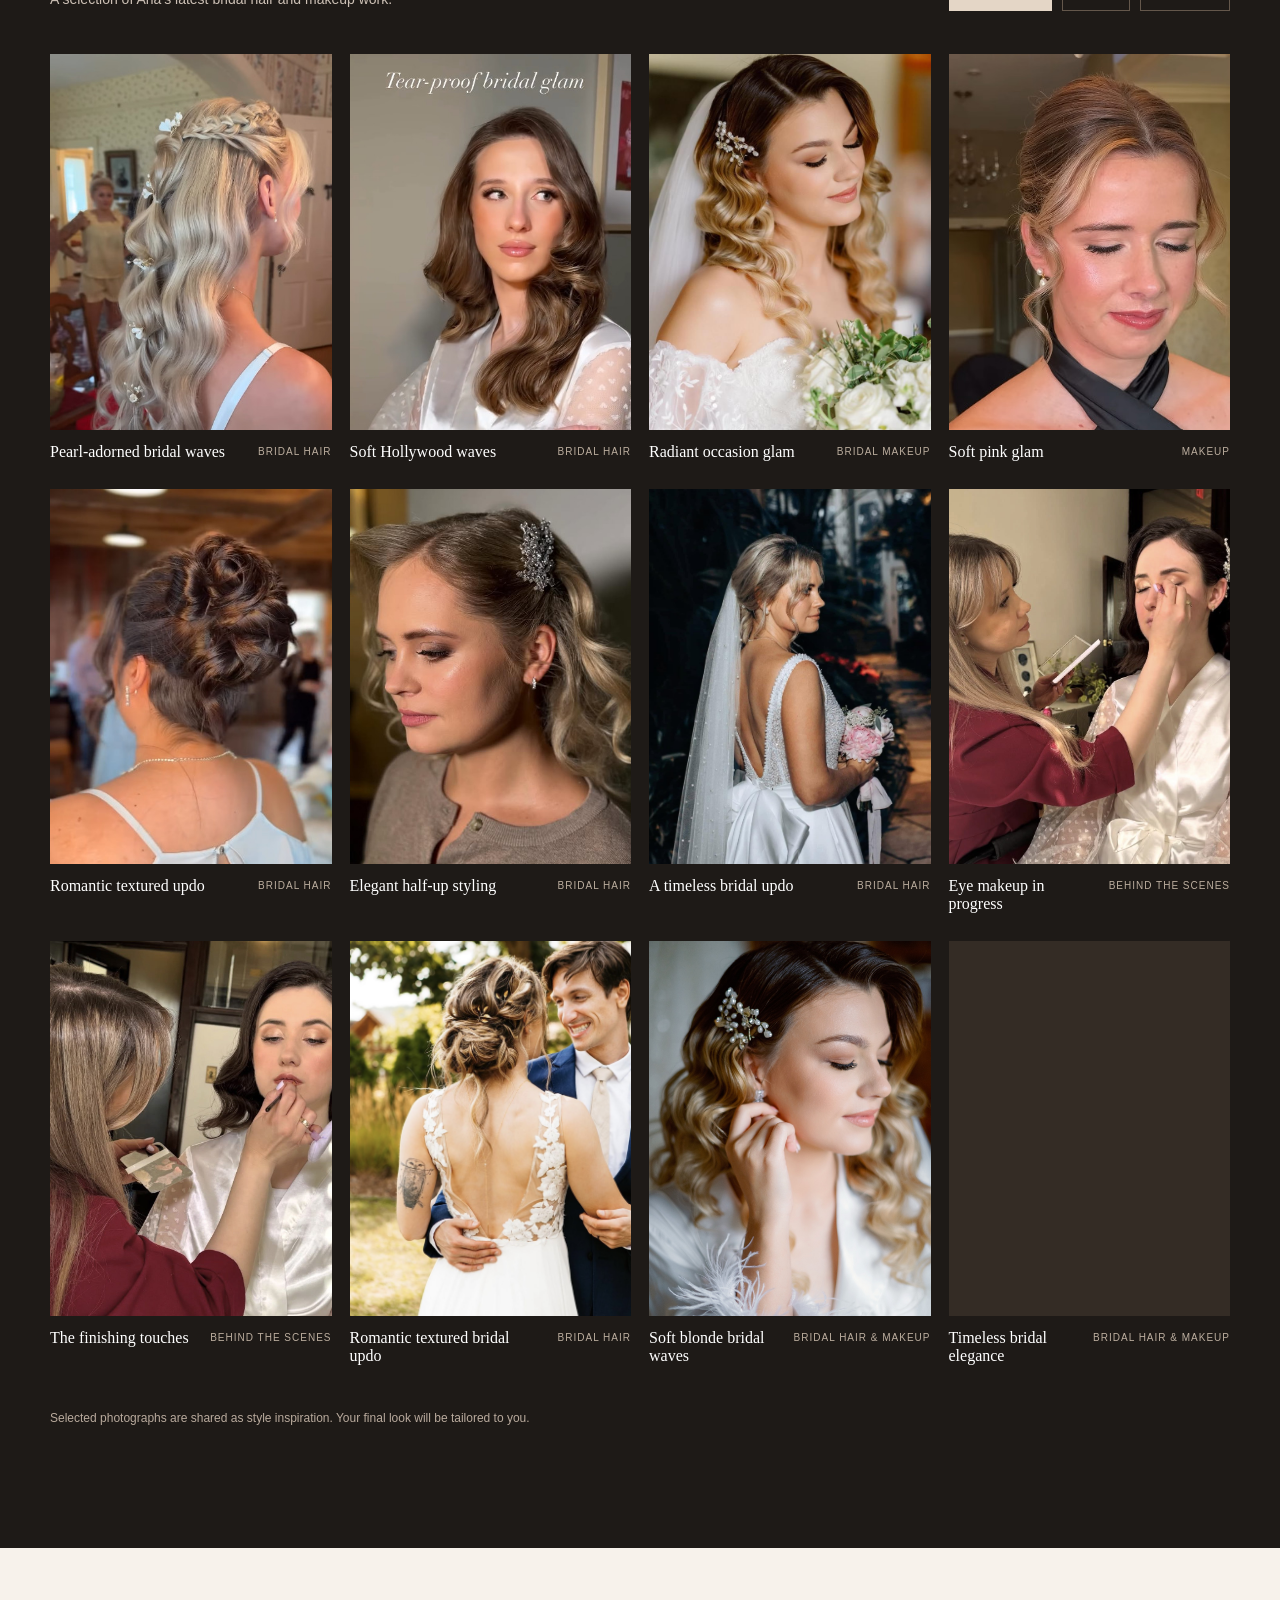
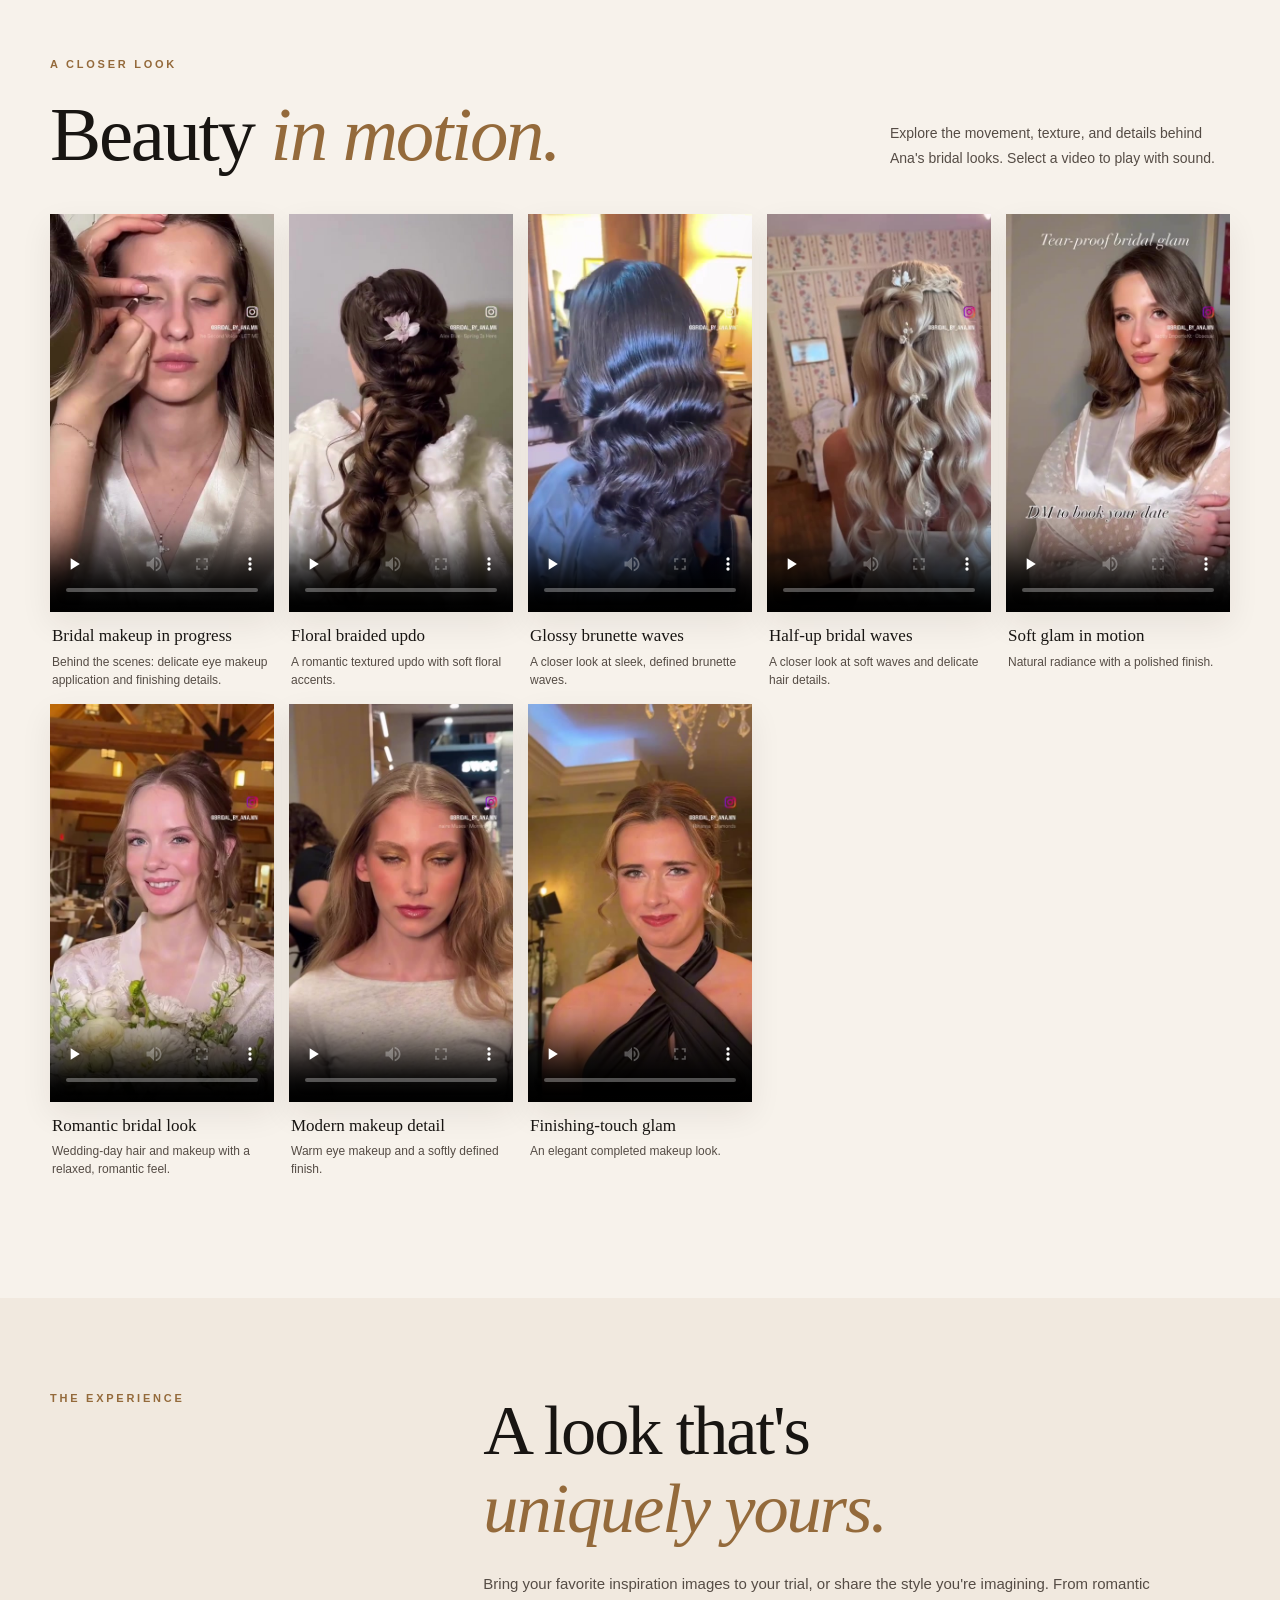
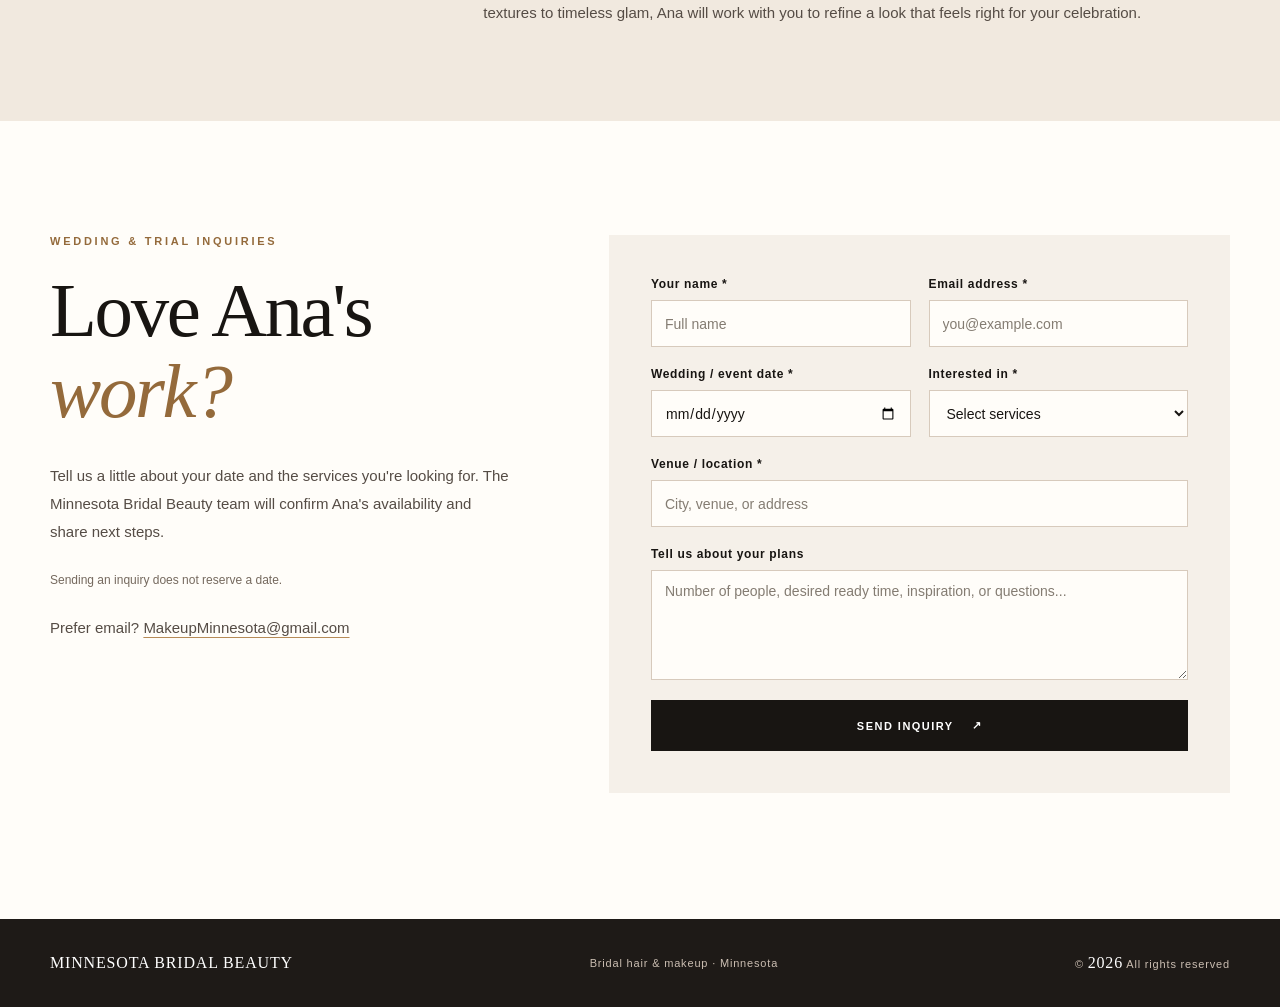
==== commit 1de0dd77: "Update Ana bridal portfolio" ====
--- a/ana/index.html
+++ b/ana/index.html
@@ -1,5 +1,5 @@
+<!DOCTYPE html>
 
-<!DOCTYPE html>
 <html lang="en">
 <head>
 <meta charset="utf-8"/>
@@ -7,7 +7,7 @@
 <meta content="#f7f2eb" name="theme-color"/>
 <meta content="noindex, nofollow, noarchive" name="robots"/>
 <title>Ana | Bridal Hair &amp; Makeup Artist | Minnesota Bridal Beauty</title>
-<meta content="Meet Ana, a bridal hair and makeup artist with over 10 years of experience, working with Minnesota Bridal Beauty. Explore her portfolio and bridal styling videos." name="description"/>
+<meta content="Meet Ana, bridal hair and makeup artist with Minnesota Bridal Beauty. Explore her recent bridal looks, on-location work, and short videos." name="description"/>
 <link href="https://mnbridal.com/ana/" rel="canonical"/>
 <link href="../assets/icons/favicon.svg" rel="icon" type="image/svg+xml"/>
 <link href="styles.css" rel="stylesheet"/>
@@ -21,7 +21,7 @@
 </head>
 <body>
 <a class="skip-link" href="#main">Skip to content</a>
-<!-- No team directory or artist count. -->
+<!-- Intentional: no link to the main site, no team directory or artist count. -->
 <header class="site-header">
 <div class="container header-inner">
 <div aria-label="Minnesota Bridal Beauty" class="brand">
@@ -30,13 +30,11 @@
 </div>
 <nav aria-label="Page navigation" class="main-nav">
 <a href="#about">About Ana</a>
-<a href="#portfolio">Portfolio</a>
-<a href="#reels">Videos</a>
+<a href="#portfolio">Portfolio</a><a href="#reels">Videos</a>
 <a class="nav-cta" href="#inquire">Request Ana</a>
 </nav>
 </div>
 </header>
-
 <main id="main">
 <section aria-labelledby="hero-title" class="hero">
 <div class="container hero-grid">
@@ -44,14 +42,13 @@
 <p class="eyebrow">MBB Artist Spotlight · Minnesota</p>
 <h1 id="hero-title">Meet <em>Ana.</em></h1>
 <p class="hero-role">Bridal Hair &amp; Makeup Artist</p>
-<p class="hero-description">With over 10 years of experience in hair and makeup artistry, Ana brings skill, care, and attention to detail to every bridal look. Explore her work and find inspiration for your wedding day.</p>
+<p class="hero-description">Meet Ana, a bridal hair and makeup artist with Minnesota Bridal Beauty. Explore her recent looks, see her artistry in motion, and find inspiration for your wedding day.</p>
 <div class="hero-actions">
 <a class="button button-dark" href="#portfolio">View her portfolio <span aria-hidden="true">↗</span></a>
 <a class="button button-line" href="#inquire">Request Ana</a>
 </div>
 <p class="hero-footnote">Ana · Minnesota Bridal Beauty artist</p>
 </div>
-
 <div aria-label="Selected bridal looks by Ana" class="hero-images">
 <div class="hero-image-main">
 <img alt="Ana, a Minnesota Bridal Beauty hair and makeup artist, standing with her makeup brushes" fetchpriority="high" height="1282" src="images/ana-portrait.jpg" width="1166"/>
@@ -63,7 +60,6 @@
 </div>
 </div>
 </section>
-
 <section aria-labelledby="about-title" class="about-section" id="about">
 <div class="container about-grid">
 <div>
@@ -71,13 +67,12 @@
 <h2 id="about-title">Your vision.<br/><em>Her artistry.</em></h2>
 </div>
 <div class="about-text">
-<p>With over 10 years of professional experience, Ana knows that beautiful bridal hair and makeup starts with listening. She creates looks that bring together your personal style, the inspiration you love, and the details of your celebration.</p>
+<p>For Ana, beautiful bridal hair and makeup starts with listening. She creates looks that bring together your personal style, the inspiration you love, and the details of your celebration.</p>
 <p>From soft waves and elegant updos to polished, radiant makeup, her recent work reflects both the finished look and the thoughtful process behind it.</p>
 <p class="about-affiliation">Ana works with Minnesota Bridal Beauty for wedding and trial appointments. Inquiries and scheduling through MBB are handled by our team.</p>
 </div>
 </div>
 </section>
-
 <section aria-labelledby="portfolio-title" class="portfolio-section" id="portfolio">
 <div class="container">
 <div class="portfolio-header">
@@ -92,65 +87,49 @@
 <button aria-pressed="false" class="filter" data-filter="makeup" type="button">Makeup</button>
 </div>
 </div>
-
-<div class="gallery" id="gallery">
-
-<figure class="work-card" data-category="hair">
+<div class="gallery" id="gallery"><figure class="work-card" data-category="hair">
 <button aria-label="Enlarge Pearl-adorned bridal waves" class="work-open" data-full="images/new-pearl-blonde-waves.jpg" type="button">
 <img alt="Long blonde bridal waves with braided details and pearl accents" decoding="async" height="739" loading="lazy" src="images/new-pearl-blonde-waves.jpg" width="433"/>
 <span aria-hidden="true" class="zoom-indicator">View photo <span>↗</span></span>
 </button>
 <figcaption><span>Pearl-adorned bridal waves</span><small>Bridal hair</small></figcaption>
-</figure>
-
-<figure class="work-card" data-category="hair">
+</figure><figure class="work-card" data-category="hair">
 <button aria-label="Enlarge Soft Hollywood waves" class="work-open" data-full="images/new-hollywood-brunette-waves.jpg" type="button">
 <img alt="Glossy brunette Hollywood waves with polished bridal makeup" decoding="async" height="568" loading="lazy" src="images/new-hollywood-brunette-waves.jpg" width="432"/>
 <span aria-hidden="true" class="zoom-indicator">View photo <span>↗</span></span>
 </button>
 <figcaption><span>Soft Hollywood waves</span><small>Bridal hair</small></figcaption>
-</figure>
-
-<figure class="work-card" data-category="makeup">
-<button aria-label="Enlarge Radiant occasion glam" class="work-open" data-full="images/new-radiant-occasion-makeup.jpg" type="button">
-<img alt="Smiling client with natural luminous makeup and an elegant updo" decoding="async" height="553" loading="lazy" src="images/new-radiant-occasion-makeup.jpg" width="423"/>
-<span aria-hidden="true" class="zoom-indicator">View photo <span>↗</span></span>
-</button>
-<figcaption><span>Radiant occasion glam</span><small>Makeup</small></figcaption>
-</figure>
-
-<figure class="work-card" data-category="makeup">
+</figure><figure class="work-card" data-category="makeup">
+<button aria-label="Enlarge radiant bridal glam" class="work-open" data-full="images/ana-refined-occasion-glam.jpg" type="button">
+<img alt="Bride with cascading blonde waves, pearl hairpiece, and refined rosy bridal makeup" decoding="async" height="960" loading="lazy" src="images/ana-refined-occasion-glam.jpg" width="768"/>
+<span aria-hidden="true" class="zoom-indicator">View photo <span>↗</span></span>
+</button>
+<figcaption><span>Radiant occasion glam</span><small>Bridal makeup</small></figcaption>
+</figure><figure class="work-card" data-category="makeup">
 <button aria-label="Enlarge Soft pink glam" class="work-open" data-full="images/new-soft-pink-makeup.jpg" type="button">
 <img alt="Client looking down to show softly defined eyes and rosy makeup" decoding="async" height="475" loading="lazy" src="images/new-soft-pink-makeup.jpg" width="364"/>
 <span aria-hidden="true" class="zoom-indicator">View photo <span>↗</span></span>
 </button>
 <figcaption><span>Soft pink glam</span><small>Makeup</small></figcaption>
-</figure>
-
-<figure class="work-card" data-category="hair">
+</figure><figure class="work-card" data-category="hair">
 <button aria-label="Enlarge Romantic textured updo" class="work-open" data-full="images/new-textured-brunette-updo.jpg" type="button">
 <img alt="Back view of a detailed brunette braided updo" decoding="async" height="535" loading="lazy" src="images/new-textured-brunette-updo.jpg" width="420"/>
 <span aria-hidden="true" class="zoom-indicator">View photo <span>↗</span></span>
 </button>
 <figcaption><span>Romantic textured updo</span><small>Bridal hair</small></figcaption>
-</figure>
-
-<figure class="work-card" data-category="hair">
+</figure><figure class="work-card" data-category="hair">
 <button aria-label="Enlarge Elegant half-up styling" class="work-open" data-full="images/new-half-up-soft-waves.jpg" type="button">
 <img alt="Side profile of a half-up blonde hairstyle with a jeweled accessory and polished makeup" decoding="async" height="685" loading="lazy" src="images/new-half-up-soft-waves.jpg" width="558"/>
 <span aria-hidden="true" class="zoom-indicator">View photo <span>↗</span></span>
 </button>
 <figcaption><span>Elegant half-up styling</span><small>Bridal hair</small></figcaption>
-</figure>
-
-<figure class="work-card" data-category="hair">
+</figure><figure class="work-card" data-category="hair">
 <button aria-label="Enlarge A timeless bridal updo" class="work-open" data-full="images/bridal-updo.jpg" type="button">
 <img alt="Bride wearing a veil over a softly styled updo" decoding="async" height="1200" loading="lazy" src="images/bridal-updo.jpg" width="900"/>
 <span aria-hidden="true" class="zoom-indicator">View photo <span>↗</span></span>
 </button>
 <figcaption><span>A timeless bridal updo</span><small>Bridal hair</small></figcaption>
 </figure>
-
 <figure class="work-card" data-category="makeup">
 <button aria-label="Enlarge Eye makeup in progress" class="work-open" data-full="images/ana-at-work-eyes.jpg" type="button">
 <img alt="Ana applying bridal eye makeup to a client" decoding="async" height="1200" loading="lazy" src="images/ana-at-work-eyes.jpg" width="900"/>
@@ -158,116 +137,81 @@
 </button>
 <figcaption><span>Eye makeup in progress</span><small>Behind the scenes</small></figcaption>
 </figure>
-
 <figure class="work-card" data-category="makeup">
 <button aria-label="Enlarge The finishing touches" class="work-open" data-full="images/ana-at-work-lips.jpg" type="button">
 <img alt="Ana applying lip color to a client with styled dark curls" decoding="async" height="1200" loading="lazy" src="images/ana-at-work-lips.jpg" width="900"/>
 <span aria-hidden="true" class="zoom-indicator">View photo <span>↗</span></span>
 </button>
 <figcaption><span>The finishing touches</span><small>Behind the scenes</small></figcaption>
-</figure>
-
-</div>
+</figure><figure class="work-card" data-category="hair">
+<button aria-label="Enlarge Romantic textured bridal updo" class="work-open" data-full="images/ana-romantic-low-updo.jpg" type="button">
+<img alt="Bride and groom smiling together, showing the bride’s intricately woven low updo with golden leaf accents" decoding="async" height="1537" loading="lazy" src="images/ana-romantic-low-updo.jpg" width="1242"/>
+<span aria-hidden="true" class="zoom-indicator">View photo <span>↗</span></span>
+</button>
+<figcaption><span>Romantic textured bridal updo</span><small>Bridal hair</small></figcaption>
+</figure><figure class="work-card" data-category="hair">
+<button aria-label="Enlarge Soft blonde bridal waves" class="work-open" data-full="images/ana-soft-blonde-bridal-waves.jpg" type="button">
+<img alt="Bride in close-up with soft blonde waves, pearl accessories and natural bridal makeup" decoding="async" height="1536" loading="lazy" src="images/ana-soft-blonde-bridal-waves.jpg" width="1024"/>
+<span aria-hidden="true" class="zoom-indicator">View photo <span>↗</span></span>
+</button>
+<figcaption><span>Soft blonde bridal waves</span><small>Bridal hair &amp; makeup</small></figcaption>
+</figure><figure class="work-card" data-category="makeup">
+<button aria-label="Enlarge Timeless bridal elegance" class="work-open" data-full="images/ana-timeless-bridal-portrait.jpg" type="button">
+<img alt="Bride wearing a white gown and holding a bouquet, with softly curled blonde hair and luminous bridal makeup" decoding="async" height="1536" loading="lazy" src="images/ana-timeless-bridal-portrait.jpg" width="1024"/>
+<span aria-hidden="true" class="zoom-indicator">View photo <span>↗</span></span>
+</button>
+<figcaption><span>Timeless bridal elegance</span><small>Bridal hair &amp; makeup</small></figcaption>
+</figure></div>
 <p class="gallery-disclaimer">Selected photographs are shared as style inspiration. Your final look will be tailored to you.</p>
 </div>
-</section>
-
-<section aria-labelledby="reels-title" class="reels-section" id="reels">
+</section><section aria-labelledby="reels-title" class="reels-section" id="reels">
 <div class="container">
 <div class="reels-intro">
-<div>
-<p class="eyebrow">A closer look</p>
-<h2 id="reels-title">Beauty <em>in motion.</em></h2>
-</div>
+<div><p class="eyebrow">A closer look</p><h2 id="reels-title">Beauty <em>in motion.</em></h2></div>
 <p>Explore the movement, texture, and details behind Ana's bridal looks. Select a video to play with sound.</p>
 </div>
-
-<div class="reels-grid">
-
-<figure class="reel-card">
-<div class="reel-video-wrap">
-<video aria-label="Bridal makeup in progress video" class="reel-video" controls playsinline poster="images/new-bridal-makeup-process.jpg" preload="none">
-<source src="reels/new-bridal-makeup-process.mp4" type="video/mp4"/>
-Your browser does not support MP4 video.
-</video>
-</div>
-<figcaption><strong>Bridal makeup in progress</strong><span>Behind the scenes: delicate eye makeup application and finishing details.</span></figcaption>
-</figure>
-
-<figure class="reel-card">
-<div class="reel-video-wrap">
-<video aria-label="Floral braided updo video" class="reel-video" controls playsinline poster="images/new-floral-braided-updo.jpg" preload="none">
-<source src="reels/new-floral-braided-updo.mp4" type="video/mp4"/>
-Your browser does not support MP4 video.
-</video>
-</div>
-<figcaption><strong>Floral braided updo</strong><span>A romantic textured updo with soft floral accents.</span></figcaption>
-</figure>
-
-<figure class="reel-card">
-<div class="reel-video-wrap">
-<video aria-label="Glossy brunette waves video" class="reel-video" controls playsinline poster="images/new-glossy-dark-waves.jpg" preload="none">
-<source src="reels/new-glossy-dark-waves.mp4" type="video/mp4"/>
-Your browser does not support MP4 video.
-</video>
-</div>
-<figcaption><strong>Glossy brunette waves</strong><span>A closer look at sleek, defined brunette waves.</span></figcaption>
-</figure>
-
-<figure class="reel-card">
-<div class="reel-video-wrap">
-<video aria-label="Half-up bridal waves video" class="reel-video" controls playsinline poster="images/reel-pearl-half-up.jpg" preload="none">
+<div class="reels-grid"><figure class="reel-card"><div class="reel-video-wrap"><video aria-label="Bridal makeup in progress video" class="reel-video" controls="" playsinline="" poster="images/new-bridal-makeup-process.jpg" preload="none"><source src="reels/new-bridal-makeup-process.mp4" type="video/mp4"/>Your browser does not support MP4 video.</video></div><figcaption><strong>Bridal makeup in progress</strong><span>Behind the scenes: delicate eye makeup application and finishing details.</span></figcaption></figure><figure class="reel-card"><div class="reel-video-wrap"><video aria-label="Floral braided updo video" class="reel-video" controls="" playsinline="" poster="images/new-floral-braided-updo.jpg" preload="none"><source src="reels/new-floral-braided-updo.mp4" type="video/mp4"/>Your browser does not support MP4 video.</video></div><figcaption><strong>Floral braided updo</strong><span>A romantic textured updo with soft floral accents.</span></figcaption></figure><figure class="reel-card"><div class="reel-video-wrap"><video aria-label="Glossy brunette waves video" class="reel-video" controls="" playsinline="" poster="images/new-glossy-dark-waves.jpg" preload="none"><source src="reels/new-glossy-dark-waves.mp4" type="video/mp4"/>Your browser does not support MP4 video.</video></div><figcaption><strong>Glossy brunette waves</strong><span>A closer look at sleek, defined brunette waves.</span></figcaption></figure><figure class="reel-card">
+<div class="reel-video-wrap">
+<video aria-label="Half-up bridal waves video" class="reel-video" controls="" playsinline="" poster="images/reel-pearl-half-up.jpg" preload="none">
 <source src="reels/pearl-half-up.mp4" type="video/mp4"/>
-Your browser does not support MP4 video.
-</video>
+      Your browser does not support MP4 video.
+    </video>
 </div>
 <figcaption><strong>Half-up bridal waves</strong><span>A closer look at soft waves and delicate hair details.</span></figcaption>
-</figure>
-
-<figure class="reel-card">
-<div class="reel-video-wrap">
-<video aria-label="Soft glam in motion video" class="reel-video" controls playsinline poster="images/reel-soft-bridal-glam.jpg" preload="none">
+</figure><figure class="reel-card">
+<div class="reel-video-wrap">
+<video aria-label="Soft glam in motion video" class="reel-video" controls="" playsinline="" poster="images/reel-soft-bridal-glam.jpg" preload="none">
 <source src="reels/soft-bridal-glam.mp4" type="video/mp4"/>
-Your browser does not support MP4 video.
-</video>
+      Your browser does not support MP4 video.
+    </video>
 </div>
 <figcaption><strong>Soft glam in motion</strong><span>Natural radiance with a polished finish.</span></figcaption>
-</figure>
-
-<figure class="reel-card">
-<div class="reel-video-wrap">
-<video aria-label="Romantic bridal look video" class="reel-video" controls playsinline poster="images/reel-romantic-updo.jpg" preload="none">
+</figure><figure class="reel-card">
+<div class="reel-video-wrap">
+<video aria-label="Romantic bridal look video" class="reel-video" controls="" playsinline="" poster="images/reel-romantic-updo.jpg" preload="none">
 <source src="reels/romantic-updo.mp4" type="video/mp4"/>
-Your browser does not support MP4 video.
-</video>
+      Your browser does not support MP4 video.
+    </video>
 </div>
 <figcaption><strong>Romantic bridal look</strong><span>Wedding-day hair and makeup with a relaxed, romantic feel.</span></figcaption>
-</figure>
-
-<figure class="reel-card">
-<div class="reel-video-wrap">
-<video aria-label="Modern makeup detail video" class="reel-video" controls playsinline poster="images/reel-makeup-gold.jpg" preload="none">
+</figure><figure class="reel-card">
+<div class="reel-video-wrap">
+<video aria-label="Modern makeup detail video" class="reel-video" controls="" playsinline="" poster="images/reel-makeup-gold.jpg" preload="none">
 <source src="reels/makeup-gold.mp4" type="video/mp4"/>
-Your browser does not support MP4 video.
-</video>
+      Your browser does not support MP4 video.
+    </video>
 </div>
 <figcaption><strong>Modern makeup detail</strong><span>Warm eye makeup and a softly defined finish.</span></figcaption>
-</figure>
-
-<figure class="reel-card">
-<div class="reel-video-wrap">
-<video aria-label="Finishing-touch glam video" class="reel-video" controls playsinline poster="images/reel-polished-makeup.jpg" preload="none">
+</figure><figure class="reel-card">
+<div class="reel-video-wrap">
+<video aria-label="Finishing-touch glam video" class="reel-video" controls="" playsinline="" poster="images/reel-polished-makeup.jpg" preload="none">
 <source src="reels/polished-makeup.mp4" type="video/mp4"/>
-Your browser does not support MP4 video.
-</video>
+      Your browser does not support MP4 video.
+    </video>
 </div>
 <figcaption><strong>Finishing-touch glam</strong><span>An elegant completed makeup look.</span></figcaption>
-</figure>
-
-</div>
-</div>
-</section>
-
+</figure></div>
+</div></section>
 <section aria-labelledby="approach-title" class="approach-section">
 <div class="container approach-grid">
 <p class="eyebrow">The experience</p>
@@ -277,7 +221,6 @@
 </div>
 </div>
 </section>
-
 <section aria-labelledby="inquiry-title" class="inquiry-section" id="inquire">
 <div class="container inquiry-grid">
 <div class="inquiry-copy">
@@ -287,7 +230,6 @@
 <p class="availability-note">Sending an inquiry does not reserve a date.</p>
 <p class="inquiry-email">Prefer email? <a href="mailto:MakeupMinnesota@gmail.com?subject=Request%20Ana%20%E2%80%93%20Minnesota%20Bridal%20Beauty">MakeupMinnesota@gmail.com</a></p>
 </div>
-
 <div class="form-wrap">
 <form action="https://formsubmit.co/ajax/MakeupMinnesota@gmail.com" id="anaInquiry" method="POST">
 <input aria-hidden="true" autocomplete="off" class="honey" name="_honey" tabindex="-1" type="text"/>
@@ -296,52 +238,23 @@
 <input name="_subject" type="hidden" value="New Inquiry for Ana - Minnesota Bridal Beauty"/>
 <input name="artist_requested" type="hidden" value="Ana"/>
 <input name="inquiry_source" type="hidden" value="https://mnbridal.com/ana/"/>
-
 <div class="field-row">
-<div class="field">
-<label for="clientName">Your name <span aria-hidden="true">*</span></label>
-<input autocomplete="name" id="clientName" name="name" placeholder="Full name" required type="text"/>
-</div>
-<div class="field">
-<label for="clientEmail">Email address <span aria-hidden="true">*</span></label>
-<input autocomplete="email" id="clientEmail" name="email" placeholder="you@example.com" required type="email"/>
-</div>
-</div>
-
+<div class="field"><label for="clientName">Your name <span aria-hidden="true">*</span></label><input autocomplete="name" id="clientName" name="name" placeholder="Full name" required="" type="text"/></div>
+<div class="field"><label for="clientEmail">Email address <span aria-hidden="true">*</span></label><input autocomplete="email" id="clientEmail" name="email" placeholder="you@example.com" required="" type="email"/></div>
+</div>
 <div class="field-row">
-<div class="field">
-<label for="eventDate">Wedding / event date <span aria-hidden="true">*</span></label>
-<input id="eventDate" name="event_date" required type="date"/>
-</div>
-<div class="field">
-<label for="service">Interested in <span aria-hidden="true">*</span></label>
-<select id="service" name="service" required>
-<option disabled selected value="">Select services</option>
-<option>Hair &amp; makeup</option>
-<option>Hair only</option>
-<option>Makeup only</option>
-<option>Trial appointment</option>
-<option>Other event</option>
-</select>
-</div>
-</div>
-
-<div class="field">
-<label for="eventLocation">Venue / location <span aria-hidden="true">*</span></label>
-<input id="eventLocation" name="event_location" placeholder="City, venue, or address" required type="text"/>
-</div>
-<div class="field">
-<label for="details">Tell us about your plans</label>
-<textarea id="details" name="message" placeholder="Number of people, desired ready time, inspiration, or questions..." rows="4"></textarea>
-</div>
+<div class="field"><label for="eventDate">Wedding / event date <span aria-hidden="true">*</span></label><input id="eventDate" name="event_date" required="" type="date"/></div>
+<div class="field"><label for="service">Interested in <span aria-hidden="true">*</span></label><select id="service" name="service" required=""><option disabled="" selected="" value="">Select services</option><option>Hair &amp; makeup</option><option>Hair only</option><option>Makeup only</option><option>Trial appointment</option><option>Other event</option></select></div>
+</div>
+<div class="field"><label for="eventLocation">Venue / location <span aria-hidden="true">*</span></label><input id="eventLocation" name="event_location" placeholder="City, venue, or address" required="" type="text"/></div>
+<div class="field"><label for="details">Tell us about your plans</label><textarea id="details" name="message" placeholder="Number of people, desired ready time, inspiration, or questions..." rows="4"></textarea></div>
 <button class="button button-dark submit-button" id="sendInquiry" type="submit">Send inquiry <span aria-hidden="true">↗</span></button>
-<p aria-live="polite" class="form-status" hidden id="formStatus" role="status"></p>
+<p aria-live="polite" class="form-status" hidden="" id="formStatus" role="status"></p>
 </form>
 </div>
 </div>
 </section>
 </main>
-
 <footer class="site-footer">
 <div class="container footer-inner">
 <span>Minnesota Bridal Beauty</span>
@@ -349,17 +262,12 @@
 <span>© <span id="year">2026</span> All rights reserved</span>
 </div>
 </footer>
-
-<div aria-hidden="true" aria-label="Portfolio photo" aria-modal="true" class="lightbox" hidden id="lightbox" role="dialog">
+<div aria-hidden="true" aria-label="Portfolio photo" aria-modal="true" class="lightbox" hidden="" id="lightbox" role="dialog">
 <button aria-label="Close photo viewer" class="lightbox-close" type="button">×</button>
 <button aria-label="Previous image" class="lightbox-prev" type="button">‹</button>
-<figure>
-<img alt="" id="lightboxImage" src=""/>
-<figcaption id="lightboxCaption"></figcaption>
-</figure>
+<figure><img alt="" id="lightboxImage" src=""/><figcaption id="lightboxCaption"></figcaption></figure>
 <button aria-label="Next image" class="lightbox-next" type="button">›</button>
 </div>
-
-<script defer src="script.js"></script>
+<script defer="" src="script.js"></script>
 </body>
 </html>
